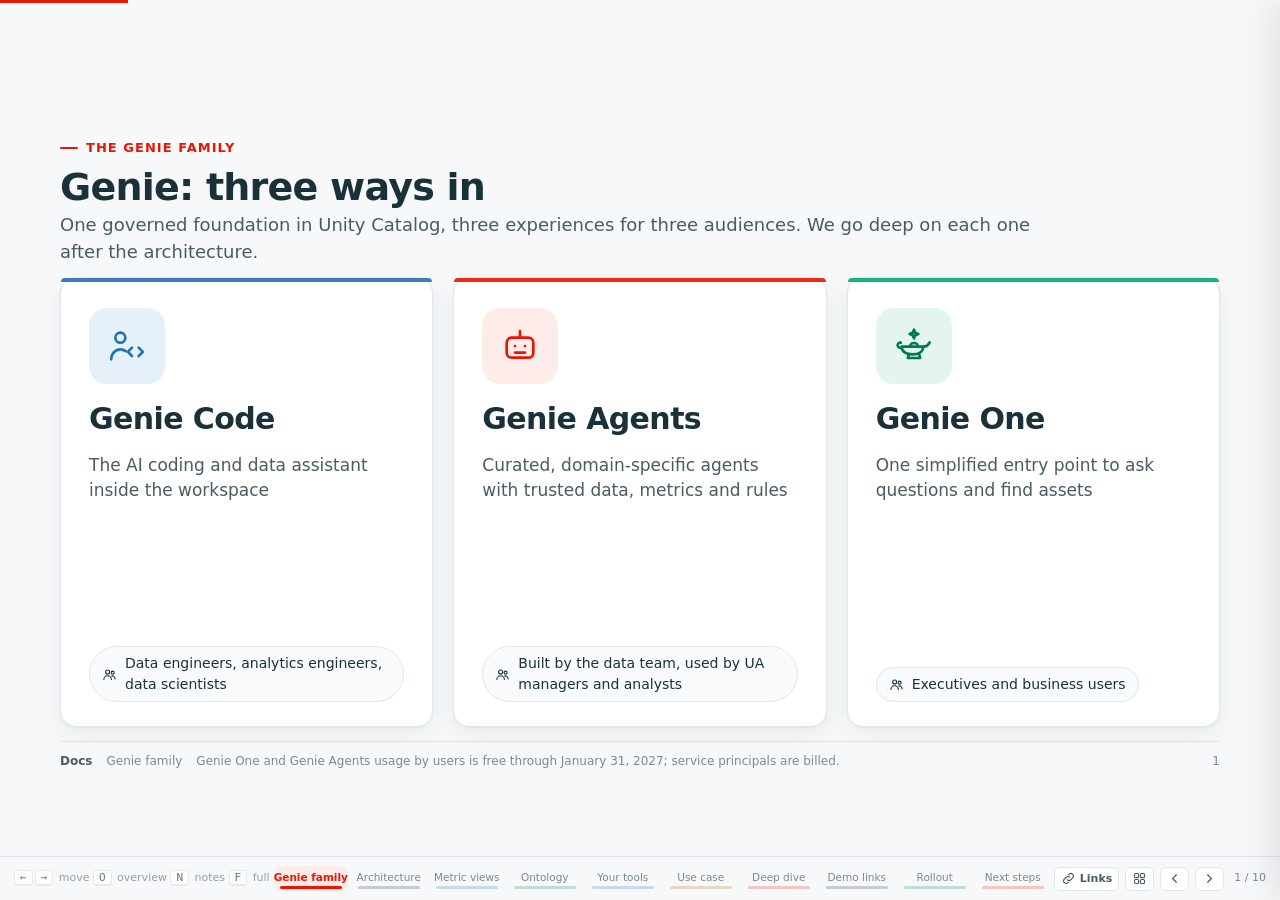
==== docs/genie/index.html @ 2389908a "Genie deck: KPIs grouped by agent, ad network brand chips, Genie plugins for Claude, ChatGPT and Gro" ====
<!doctype html>
<html lang="en">
<head>
<meta charset="utf-8">
<meta name="viewport" content="width=device-width, initial-scale=1">
<title>Genie for marketing self-service</title>
<link rel="icon" type="image/svg+xml" href="data:image/svg+xml,%3Csvg xmlns='http://www.w3.org/2000/svg' viewBox='0 0 32 32'%3E%3Cg fill='none' stroke='%23FF3621' stroke-width='3.2' stroke-linejoin='round' stroke-linecap='round'%3E%3Cpath d='M16 4 28 10.5 16 17 4 10.5Z' fill='%23FF3621'/%3E%3Cpath d='M4 16 16 22.5 28 16'/%3E%3Cpath d='M4 21.5 16 28 28 21.5'/%3E%3C/g%3E%3C/svg%3E">
<link rel="stylesheet" href="style.css?v=1794772983">
</head>
<body>

<!-- Inline SVG icon sprite (no emojis) -->
<svg width="0" height="0" style="position:absolute" aria-hidden="true">
  <symbol id="i-code" viewBox="0 0 24 24"><path d="M8 7l-5 5 5 5M16 7l5 5-5 5M14 4l-4 16"/></symbol>
  <symbol id="i-agent" viewBox="0 0 24 24"><rect x="4" y="7" width="16" height="12" rx="3"/><path d="M12 3v4M9 12h.01M15 12h.01M9 16h6"/></symbol>
  <symbol id="i-one" viewBox="0 0 24 24"><path d="M12 2.2l.75 1.85 1.85.75-1.85.75L12 7.4l-.75-1.85-1.85-.75 1.85-.75z"/><path d="M9.6 12.4c0-1.3 1.05-2.2 2.4-2.2s2.4.9 2.4 2.2"/><path d="M4.6 12.4h12.9c0 2.9-2.6 4.6-6.45 4.6S4.6 15.3 4.6 12.4z"/><path d="M17.5 12.4c1.6.1 2.9-.8 3.9-2.5"/><path d="M4.6 13.2c-1.5.1-2.4-.7-2.4-1.7 0-.9.8-1.6 1.9-1.5"/><path d="M8.9 17l-.6 2.2h7.4l-.6-2.2"/></symbol>
  <symbol id="i-layers" viewBox="0 0 24 24"><path d="M12 3l9 5-9 5-9-5z"/><path d="M3 13l9 5 9-5"/></symbol>
  <symbol id="i-db" viewBox="0 0 24 24"><ellipse cx="12" cy="6" rx="7" ry="3"/><path d="M5 6v12c0 1.7 3.1 3 7 3s7-1.3 7-3V6M5 12c0 1.7 3.1 3 7 3s7-1.3 7-3"/></symbol>
  <symbol id="i-tag" viewBox="0 0 24 24"><path d="M3 12V4h8l10 10-8 8z"/><circle cx="7.5" cy="8.5" r="1.3"/></symbol>
  <symbol id="i-page" viewBox="0 0 24 24"><path d="M6 3h9l4 4v14H6z"/><path d="M15 3v4h4M9 12h7M9 16h5"/></symbol>
  <symbol id="i-cert" viewBox="0 0 24 24"><path d="M12 3l2.4 1.8 3-.2.9 2.9 2.4 1.8-1 2.8 1 2.8-2.4 1.8-.9 2.9-3-.2L12 21l-2.4-1.8-3 .2-.9-2.9-2.4-1.8 1-2.8-1-2.8 2.4-1.8.9-2.9 3 .2z"/><path d="M8.5 12l2.4 2.4 4.6-4.8"/></symbol>
  <symbol id="i-file" viewBox="0 0 24 24"><path d="M14 3H6v18h12V7z"/><path d="M14 3v4h4M9 13h6M9 17h6M9 9h2"/></symbol>
  <symbol id="i-plug" viewBox="0 0 24 24"><path d="M9 3v5M15 3v5M6 8h12v3a6 6 0 01-12 0zM12 17v4"/></symbol>
  <symbol id="i-branch" viewBox="0 0 24 24"><circle cx="12" cy="5" r="2.2"/><circle cx="5" cy="19" r="2.2"/><circle cx="12" cy="19" r="2.2"/><circle cx="19" cy="19" r="2.2"/><path d="M12 7.2v9.6M12 11c-5 0-7 2-7 5.8M12 11c5 0 7 2 7 5.8"/></symbol>
  <symbol id="i-route" viewBox="0 0 24 24"><circle cx="6" cy="18" r="2.5"/><circle cx="18" cy="6" r="2.5"/><path d="M8.5 18H15a3 3 0 000-6H9a3 3 0 010-6h6.5"/></symbol>
  <symbol id="i-check" viewBox="0 0 24 24"><circle cx="12" cy="12" r="9"/><path d="M8 12.5l2.8 2.8L16.5 9.5"/></symbol>
  <symbol id="i-shield" viewBox="0 0 24 24"><path d="M12 3l8 3v6c0 4.5-3.4 8.3-8 9-4.6-.7-8-4.5-8-9V6z"/><path d="M9 12l2 2 4-4"/></symbol>
  <symbol id="i-bolt" viewBox="0 0 24 24"><path d="M13 3L5 13h6l-1 8 8-10h-6z"/></symbol>
  <symbol id="i-terminal" viewBox="0 0 24 24"><rect x="3" y="4" width="18" height="16" rx="2"/><path d="M7 9l3 3-3 3M12 15h5"/></symbol>
  <symbol id="i-play" viewBox="0 0 24 24"><circle cx="12" cy="12" r="9"/><path d="M10 8.5v7l6-3.5z"/></symbol>
  <symbol id="i-flag" viewBox="0 0 24 24"><path d="M5 21V4M5 4h11l-2 4 2 4H5"/></symbol>
  <symbol id="i-link" viewBox="0 0 24 24"><path d="M10 14a4 4 0 005.7 0l3-3a4 4 0 00-5.7-5.7l-1 1"/><path d="M14 10a4 4 0 00-5.7 0l-3 3a4 4 0 005.7 5.7l1-1"/></symbol>
  <symbol id="i-target" viewBox="0 0 24 24"><circle cx="12" cy="12" r="9"/><circle cx="12" cy="12" r="5"/><circle cx="12" cy="12" r="1.3"/></symbol>
  <symbol id="i-chart" viewBox="0 0 24 24"><path d="M4 20V4M4 20h16"/><path d="M8 16v-4M12 16V8M16 16v-6"/></symbol>
  <symbol id="i-users" viewBox="0 0 24 24"><circle cx="9" cy="8" r="3.2"/><path d="M3 20c0-3.3 2.7-6 6-6s6 2.7 6 6"/><circle cx="17" cy="9" r="2.4"/><path d="M15.5 14.3A5 5 0 0121 19"/></symbol>
  <symbol id="i-eye" viewBox="0 0 24 24"><path d="M2 12s3.6-7 10-7 10 7 10 7-3.6 7-10 7S2 12 2 12z"/><circle cx="12" cy="12" r="3"/></symbol>
  <symbol id="i-text" viewBox="0 0 24 24"><path d="M5 6h14M5 11h14M5 16h9"/></symbol>
  <symbol id="i-join" viewBox="0 0 24 24"><circle cx="9" cy="12" r="5.5"/><circle cx="15" cy="12" r="5.5"/></symbol>
  <symbol id="i-server" viewBox="0 0 24 24"><rect x="4" y="4" width="16" height="7" rx="2"/><rect x="4" y="13" width="16" height="7" rx="2"/><path d="M8 7.5h.01M8 16.5h.01"/></symbol>
  <symbol id="i-git" viewBox="0 0 24 24"><circle cx="6" cy="6" r="2.2"/><circle cx="6" cy="18" r="2.2"/><circle cx="18" cy="9" r="2.2"/><path d="M6 8.2v7.6M18 11.2c0 3-3 4.3-9.8 5.4"/></symbol>
  <symbol id="i-chat" viewBox="0 0 24 24"><path d="M4 5h16v11H9l-5 4z"/></symbol>
  <symbol id="i-loop" viewBox="0 0 24 24"><path d="M4 12a8 8 0 0113.7-5.7L20 8.5M20 4v4.5h-4.5M20 12a8 8 0 01-13.7 5.7L4 15.5M4 20v-4.5h4.5"/></symbol>
  <symbol id="i-dash" viewBox="0 0 24 24"><rect x="3" y="4" width="18" height="16" rx="2"/><path d="M3 9h18M8 20V9"/></symbol>
  <symbol id="i-alert" viewBox="0 0 24 24"><path d="M12 3l10 18H2z"/><path d="M12 10v5M12 18h.01"/></symbol>
  <symbol id="i-dev" viewBox="0 0 24 24"><circle cx="8" cy="7" r="3"/><path d="M2.5 20c0-3.3 2.5-6 5.5-6 1.2 0 2.3.4 3.2 1.1"/><path d="M15 13l-2.5 2.5L15 18M19 13l2.5 2.5L19 18"/></symbol>
  <symbol id="i-skill" viewBox="0 0 24 24"><path d="M5 4h10l4 4v12H5z"/><path d="M15 4v4h4"/><path d="M9 14l2 2 4-4"/></symbol>
  <symbol id="i-hash" viewBox="0 0 24 24"><path d="M9 4L7 20M17 4l-2 16M4 9h16M3 15h16"/></symbol>
  <symbol id="i-frame" viewBox="0 0 24 24"><rect x="3" y="4" width="18" height="16" rx="2"/><rect x="7" y="8" width="10" height="8" rx="1"/></symbol>
  <symbol id="i-clock" viewBox="0 0 24 24"><circle cx="12" cy="12" r="9"/><path d="M12 7v5l3 2"/></symbol>
  <symbol id="i-live" viewBox="0 0 24 24"><circle cx="12" cy="12" r="9"/><path d="M10 8.5v7l6-3.5z"/></symbol>
  <symbol id="i-copy" viewBox="0 0 24 24"><rect x="8" y="8" width="12" height="12" rx="2"/><path d="M16 8V5a1 1 0 00-1-1H5a1 1 0 00-1 1v10a1 1 0 001 1h3"/></symbol>
  <symbol id="i-grid" viewBox="0 0 24 24"><rect x="4" y="4" width="6.5" height="6.5" rx="1.5"/><rect x="13.5" y="4" width="6.5" height="6.5" rx="1.5"/><rect x="4" y="13.5" width="6.5" height="6.5" rx="1.5"/><rect x="13.5" y="13.5" width="6.5" height="6.5" rx="1.5"/></symbol>
  <symbol id="i-gate" viewBox="0 0 24 24"><path d="M3 20V9l9-5 9 5v11"/><path d="M7 20v-7h10v7"/><path d="M12 13v7"/></symbol>
  <symbol id="i-down" viewBox="0 0 24 24"><path d="M12 5v14M6 13l6 6 6-6"/></symbol>
  <symbol id="i-box" viewBox="0 0 24 24"><rect x="4" y="4" width="16" height="16" rx="4"/><path d="M8.5 12.3l2.4 2.4 4.7-5"/></symbol>
  <symbol id="i-left" viewBox="0 0 24 24"><path d="M15 6l-6 6 6 6"/></symbol>
  <symbol id="i-right" viewBox="0 0 24 24"><path d="M9 6l6 6-6 6"/></symbol>
</svg>

<div class="progress" id="progress"></div>

<div class="stage">
<div class="deck" id="deck">

<!-- 1. Genie family (intro) -->
<section class="slide s-tight" data-title="Genie: three ways in" data-rail="Genie family" data-color="c-red">
  <span class="kicker">The Genie family</span>
  <h1>Genie: three ways in</h1>
  <p class="lede">One governed foundation in Unity Catalog, three experiences for three audiences. We go deep on each one after the architecture.</p>
  <div class="body">
    <div class="bigtiles">
      <div class="bigtile static" data-tile="d-code">
        <span class="bt-ic"><svg class="ic xl"><use href="#i-dev"/></svg></span>
        <span class="bt-name">Genie Code</span>
        <span class="bt-what">The AI coding and data assistant inside the workspace</span>
        <span class="bt-who"><svg class="ic sm"><use href="#i-users"/></svg>Data engineers, analytics engineers, data scientists</span>
      </div>
      <div class="bigtile static" data-tile="d-agents">
        <span class="bt-ic"><svg class="ic xl"><use href="#i-agent"/></svg></span>
        <span class="bt-name">Genie Agents</span>
        <span class="bt-what">Curated, domain-specific agents with trusted data, metrics and rules</span>
        <span class="bt-who"><svg class="ic sm"><use href="#i-users"/></svg>Built by the data team, used by UA managers and analysts</span>
      </div>
      <div class="bigtile static" data-tile="d-one">
        <span class="bt-ic"><svg class="ic xl"><use href="#i-one"/></svg></span>
        <span class="bt-name">Genie One</span>
        <span class="bt-what">One simplified entry point to ask questions and find assets</span>
        <span class="bt-who"><svg class="ic sm"><use href="#i-users"/></svg>Executives and business users</span>
      </div>
    </div>
  </div>
  <div class="foot"><div class="docs"><b>Docs</b>
    <a href="https://learn.microsoft.com/en-us/azure/databricks/genie/">Genie family</a>
    <span class="fnote">Genie One and Genie Agents usage by users is free through January 31, 2027; service principals are billed.</span>
  </div><span>1</span></div>
  <aside class="n"><ul>
    <li>Just name the three today: who builds, who curates, who asks. The deep dive comes after architecture and ontology.</li>
    <li>The pricing note matters for the gateway design: user identity is free until end of January, service principals are billed.</li>
  </ul></aside>
</section>

<!-- 2. How they fit -->
<section class="slide" data-title="How it fits together" data-rail="Architecture" data-color="c-navy">
  <span class="kicker">Architecture</span>
  <h1>How it fits together</h1>
  <p class="lede">Model the meaning once, curate agents on top, reach users wherever they work.</p>
  <div class="body">
    <div class="layers">
      <div class="stack">
        <div class="layer l-surface c-orange">
          <div class="lname"><svg class="ic"><use href="#i-chat"/></svg><div>Surfaces<small>where people ask</small></div></div>
          <div class="chips">
            <span class="chip hot" data-agent="Genie One"><svg class="ic sm"><use href="#i-one"/></svg>Genie One</span>
            <span class="chip"><svg class="ic sm"><use href="#i-chat"/></svg>Slack, Teams</span>
            <span class="chip"><svg class="ic sm"><use href="#i-dash"/></svg>Dashboards</span>
            <span class="chip"><svg class="ic sm"><use href="#i-server"/></svg>Conversation API</span>
            <span class="chip via"><svg class="ic sm"><use href="#i-terminal"/></svg>Claude Code, Codex, Cursor, MCP clients<svg class="ic sm"><use href="#i-down"/></svg></span>
          </div>
        </div>
        <div class="layer l-gw c-navy">
          <div class="lname"><svg class="ic"><use href="#i-gate"/></svg><div>Unity Gateway <span class="pill ga">GA</span><small>for MCP and coding agents</small></div></div>
          <div class="gw">
            <div class="chips">
              <span class="chip hot"><svg class="ic sm"><use href="#i-plug"/></svg>system.ai.genie_one_mcp</span>
              <span class="chip">system.ai.dbsql <span class="pill beta">Beta</span></span>
              <span class="chip">Connectors: Gmail, Drive, Slack, GitHub, Atlassian, M365 <span class="pill beta">Beta in Genie Agents</span></span>
              <span class="chip"><svg class="ic sm"><use href="#i-bolt"/></svg>Models: ug claude, ug codex</span>
            </div>
            <div class="gw-gov"><svg class="ic sm"><use href="#i-shield"/></svg>EXECUTE grants on MCP services &middot; <code>system.ai_gateway.usage</code> &middot; spend limits &middot; traces <span class="pill beta">Beta</span></div>
          </div>
        </div>
        <div class="layer l-agents c-red">
          <div class="lname"><svg class="ic"><use href="#i-agent"/></svg><div>Genie Agents<small>curated per domain</small></div></div>
          <div class="chips">
            <span class="chip hot" data-agent="UA Performance"><svg class="ic sm"><use href="#i-chart"/></svg>UA Performance</span>
            <span class="chip" data-agent="Subscription Revenue"><svg class="ic sm"><use href="#i-loop"/></svg>Subscription Revenue</span>
            <span class="chip" data-agent="UA Playbook (files)"><svg class="ic sm"><use href="#i-file"/></svg>UA Playbook (files)</span>
          </div>
        </div>
        <div class="layer l-sem c-green">
          <div class="lname"><svg class="ic"><use href="#i-layers"/></svg><div>Genie Ontology<small>semantic layer you model</small></div></div>
          <div class="chips">
            <span class="chip hot"><svg class="ic sm"><use href="#i-target"/></svg>Metric views</span>
            <span class="chip"><svg class="ic sm"><use href="#i-tag"/></svg>Domains</span>
            <span class="chip"><svg class="ic sm"><use href="#i-page"/></svg>Pages</span>
            <span class="chip"><svg class="ic sm"><use href="#i-cert"/></svg>Certification</span>
            <span class="chip"><svg class="ic sm"><use href="#i-text"/></svg>Synonyms</span>
          </div>
        </div>
        <div class="layer l-data c-blue">
          <div class="lname"><svg class="ic"><use href="#i-db"/></svg><div>Unity Catalog<small>data and governance</small></div></div>
          <div class="chips">
            <span class="chip">Gold tables (dbt)</span>
            <span class="chip">Comments, PK/FK</span>
            <span class="chip"><svg class="ic sm"><use href="#i-shield"/></svg>Grants, row filters, masks</span>
            <span class="chip">Query history</span>
          </div>
        </div>
      </div>
      <div class="side c-blue">
        <div class="badge-ic"><svg class="ic lg"><use href="#i-code"/></svg></div>
        <h2 style="font-size:16px">Genie Code</h2>
        <p>Builds and tunes every layer: YAML, Pages, agent context, benchmark analysis.</p>
      </div>
    </div>
  </div>
  <div class="foot"><div class="docs"><b>Docs</b>
    <a href="https://learn.microsoft.com/en-us/azure/databricks/genie/genie-ontology/">Genie Ontology</a>
    <a href="https://learn.microsoft.com/en-us/azure/databricks/genie-agents/conversation-api">Conversation API</a>
    <a href="https://learn.microsoft.com/en-us/azure/databricks/genie-one/api">Genie One API</a>
    <a href="https://learn.microsoft.com/en-us/azure/databricks/agents/mcp-tools/built-in-mcp-services">Databricks MCPs</a>
    <a href="https://learn.microsoft.com/en-us/azure/databricks/ai-gateway/coding-agent-supported-agents">Unity Gateway for coding agents</a>
    <a href="https://learn.microsoft.com/en-us/azure/databricks/genie-agents/external-tools">MCP tools in Genie Agents</a>
    <a href="https://learn.microsoft.com/en-us/azure/databricks/genie-one/genie-slack">Genie in Slack</a>
    <a href="https://learn.microsoft.com/en-us/azure/databricks/integrations/msft-teams">Genie in Teams</a>
  </div><span>2</span></div>
  <aside class="n"><ul>
    <li>Read it bottom up. The data and the permissions stay in Unity Catalog, nothing is copied into Genie.</li>
    <li>Everything that leaves the Genie UI goes through Unity Gateway: one place for access, usage and cost. (The per-agent Genie Agent MCP endpoint is the exception: it uses the agent's permissions and bypasses the gateway.)</li>
    <li>The semantic layer is the investment that pays off everywhere: Genie One, Genie Code and external agents all read the same ontology.</li>
    <li>Agents are thin and curated. These three are what I'll show in the demo, with Genie One on top.</li>
    <li>Today the self-service POC calls the Conversation API through a gateway. That fits in the top row; we'll compare options in Your tools.</li>
  </ul></aside>
</section>

<!-- 3. Semantic layer -->
<section class="slide s-tight" data-title="Metric views: one KPI definition" data-rail="Metric views" data-color="c-blue">
  <span class="kicker">Semantic layer</span>
  <h1>Metric views: one KPI definition, every tool</h1>
  <p class="lede">Define spend, CPI, ROAS and trial conversion once. Genie, dashboards and SQL clients all read the same logic.</p>
  <div class="body">
    <div class="cols">
      <div>
        <div class="consumers">
          <span class="chip tint c-red"><svg class="ic sm"><use href="#i-agent"/></svg>Genie Agents</span>
          <span class="chip tint c-green"><svg class="ic sm"><use href="#i-one"/></svg>Genie One</span>
          <span class="chip tint c-orange"><svg class="ic sm"><use href="#i-dash"/></svg>AI/BI dashboards</span>
          <span class="chip tint c-blue"><svg class="ic sm"><use href="#i-server"/></svg>BI tools via SQL <code>MEASURE()</code></span>
        </div>
        <h3>What good looks like</h3>
        <ul class="checks">
          <li><svg class="ic"><use href="#i-check"/></svg><span>Comments on the view, every field and every measure<small>Units in the comment, for example "in USD"</small></span></li>
          <li><svg class="ic"><use href="#i-check"/></svg><span><code>display_name</code>, <code>format</code> and up to 10 <code>synonyms</code> each<small>Synonyms are imported into Genie Agents automatically (YAML 1.1)</small></span></li>
          <li><svg class="ic"><use href="#i-check"/></svg><span>Composed ratios as measures, not in prompts<small>ROAS = revenue / spend, CPI = spend / installs</small></span></li>
          <li><svg class="ic"><use href="#i-check"/></svg><span>Filtered measures for common slices<small><code>SUM(x) FILTER (WHERE ...)</code></small></span></li>
          <li><svg class="ic"><use href="#i-check"/></svg><span>One fact table per metric view, dimensions as joins<small>Multi-fact: a one-to-many join or a pre-aggregated bridge view</small></span></li>
        </ul>
      </div>
      <div style="display:flex;flex-direction:column;gap:10px;min-height:0">
        <div class="code-cap">mv_ua_performance (excerpt)</div>
        <pre class="code"><span class="k">version:</span> 1.1
<span class="k">source:</span> fact_ua_campaign_daily
<span class="k">joins:</span>
  - <span class="k">name:</span> campaign
    <span class="k">source:</span> dim_campaign
    <span class="k">on:</span> source.campaign_id = campaign.campaign_id
<span class="k">fields:</span>
  - <span class="k">name:</span> channel
    <span class="k">expr:</span> campaign.channel
    <span class="k">synonyms:</span> [<span class="s">'network'</span>, <span class="s">'media source'</span>]
<span class="k">measures:</span>
  - <span class="k">name:</span> roas_d7
    <span class="k">expr:</span> SUM(revenue_d7_usd) / NULLIF(SUM(spend_usd), 0)
    <span class="k">display_name:</span> <span class="s">ROAS D7</span>
    <span class="k">comment:</span> <span class="s">D7 cohort revenue / spend</span>
    <span class="k">synonyms:</span> [<span class="s">'return on ad spend'</span>, <span class="s">'7-day ROAS'</span>]
    <span class="k">format:</span> {<span class="k">type:</span> percentage}</pre>
        <div class="callout ok"><svg class="ic"><use href="#i-shield"/></svg><div><b>With row filters on the sources</b>Metric views still answer per user. Materialization is not available when a source has row filters, masks or ABAC policies.</div></div>
      </div>
    </div>
  </div>
  <div class="foot"><div class="docs"><b>Docs</b>
    <a href="https://learn.microsoft.com/en-us/azure/databricks/uc-semantics/metric-views/yaml-reference">YAML reference</a>
    <a href="https://learn.microsoft.com/en-us/azure/databricks/uc-semantics/agent-metadata">Agent metadata</a>
    <a href="https://learn.microsoft.com/en-us/azure/databricks/uc-semantics/metric-views/joins">Joins</a>
    <a href="https://learn.microsoft.com/en-us/azure/databricks/uc-semantics/metric-views/materialization">Materialization</a>
  </div><span>3</span></div>
  <aside class="n"><ul>
    <li>This is where accuracy really comes from. If ROAS is defined here, Genie doesn't have to guess.</li>
    <li>Point at the synonyms: "network", "media source". That's how a UA manager actually talks.</li>
    <li>Multi-fact: what you built with the bridge is the documented pattern. Keep it.</li>
    <li>Row filters: metric views respect them per user, but you can't materialize on filtered sources.</li>
  </ul></aside>
</section>

<!-- 4. Ontology: domains, pages, certification -->
<section class="slide" data-title="Domains, Pages and certification" data-rail="Ontology" data-color="c-green">
  <span class="kicker">Genie Ontology</span>
  <h1>Domains, Pages and certification</h1>
  <p class="lede">Modeled knowledge that Genie treats as the authority.</p>
  <div class="body">
    <div class="grid g3" style="flex:1">
      <div class="card">
        <div class="head"><div class="badge-ic"><svg class="ic"><use href="#i-tag"/></svg></div><h2>Domains</h2></div>
        <p>Group assets by business area on the Discover page.</p>
        <ul>
          <li>Built on governed tags: tag a schema, its tables join the domain</li>
          <li>Subdomains up to five levels, for example <code>Marketing/User Acquisition</code></li>
          <li>Account-level; REST API and Terraform <code>databricks_domain</code></li>
        </ul>
        <div class="when"><span class="pill beta">REST API: Beta</span></div>
      </div>
      <div class="card">
        <div class="head"><div class="badge-ic"><svg class="ic"><use href="#i-page"/></svg></div><h2>Pages</h2></div>
        <p>A governed definition of one business concept, owned in a domain.</p>
        <ul>
          <li>ROAS D7, pLTV, trial conversion, mature cohort, CAC</li>
          <li>Synonyms, related assets and sources; draft, then published</li>
          <li>Genie One uses the definition and cites the Page</li>
        </ul>
        <div class="when" style="font-size:12.5px;color:var(--ink-3)">Keep PII out of Pages: content is account-level and may be replicated globally.</div>
      </div>
      <div class="card">
        <div class="head"><div class="badge-ic"><svg class="ic"><use href="#i-cert"/></svg></div><h2>Certification</h2></div>
        <p>System tag <code>system.certification_status</code>: certified or deprecated.</p>
        <ul>
          <li>Tables, views, volumes, functions, dashboards, Genie Agents, apps, Pages</li>
          <li>Certify the gold tables and metric views; deprecate the legacy report</li>
          <li>Set in the UI or with <code>SET TAG</code> in SQL</li>
        </ul>
      </div>
    </div>
    <div class="split" style="margin-top:14px">
      <blockquote>"Genie treats modeled knowledge as more authoritative than learned knowledge, so it takes precedence when the two conflict."<cite>Genie Ontology</cite></blockquote>
      <blockquote>"This helps Genie One improve its answers by prioritizing the assets your organization vouches for."<cite>Flag data as certified or deprecated</cite></blockquote>
    </div>
  </div>
  <div class="foot"><div class="docs"><b>Docs</b>
    <a href="https://learn.microsoft.com/en-us/azure/databricks/uc-semantics/domains">Domains</a>
    <a href="https://learn.microsoft.com/en-us/azure/databricks/uc-semantics/pages">Pages</a>
    <a href="https://learn.microsoft.com/en-us/azure/databricks/data-governance/unity-catalog/certify-deprecate-data">Certify or deprecate</a>
    <a href="https://learn.microsoft.com/en-us/azure/databricks/genie/genie-ontology/">Genie Ontology</a>
  </div><span>4</span></div>
  <aside class="n"><ul>
    <li>Genie also learns on its own from dashboards, queries and agents, including the queries dbt runs. That's learned knowledge.</li>
    <li>What we model here wins when the two disagree. That's the lever for "the number must be right".</li>
    <li>Domains reuse governed tags, which you already use for ABAC. Pages are where ROAS or pLTV gets one written definition.</li>
    <li>Certification is the quickest win: certify gold, deprecate the old report, and Genie One prefers the right one.</li>
  </ul></aside>
</section>

<!-- 5. Connecting your own tools -->
<section class="slide" data-title="Connecting your own tools" data-rail="Your tools" data-color="c-blue">
  <span class="kicker">APIs and MCP</span>
  <h1>Connecting your own tools</h1>
  <p class="lede">Five ways in, grouped by what you ask: one Genie Agent, all of them through Genie One, or SQL directly.</p>
  <div class="body">
    <table class="cmp tools grouped">
      <tr><th>Option</th><th>Endpoint</th><th>Use it for</th><th>Status</th><th>Docs</th></tr>
      <tr class="tgroup c-red"><td colspan="5"><span class="tg-h"><svg class="ic sm"><use href="#i-agent"/></svg><b>Scoped to one Genie Agent</b><small>curated answers for one domain</small></span><div class="tg-agents"><span class="chip tint c-red" data-agent="UA Performance"><svg class="ic sm"><use href="#i-chart"/></svg>UA Performance</span><span class="chip tint c-orange" data-agent="Subscription Revenue"><svg class="ic sm"><use href="#i-loop"/></svg>Subscription Revenue</span><span class="chip tint c-blue" data-agent="UA Playbook"><svg class="ic sm"><use href="#i-file"/></svg>UA Playbook</span><small>one endpoint per agent, same API</small></div></td></tr>
      <tr><td>Genie Agent MCP</td><td><code>/api/2.0/mcp/genie/{space_id}</code></td><td>Coding agents and MCP clients ask one agent. Uses agent and data permissions; bypasses Unity Gateway.</td><td><span class="pill pp">Public Preview</span></td><td class="docs-c"><a class="tdoc" href="https://learn.microsoft.com/en-us/azure/databricks/agents/mcp-tools/genie-agent" target="_blank" rel="noopener"><svg class="ic sm"><use href="#i-link"/></svg>Docs</a></td></tr>
      <tr><td>Conversation API</td><td><code>/api/2.0/genie/spaces/{space_id}/...</code></td><td>Your own app, bot or gateway asks one agent, with follow-ups and history. Agent mode and management APIs sit alongside.</td><td><span class="pill soon">REST</span></td><td class="docs-c"><a class="tdoc" href="https://learn.microsoft.com/en-us/azure/databricks/genie-agents/conversation-api" target="_blank" rel="noopener"><svg class="ic sm"><use href="#i-link"/></svg>Docs</a><a class="tdoc" href="https://docs.databricks.com/api/genie/v1/conversation" target="_blank" rel="noopener"><svg class="ic sm"><use href="#i-link"/></svg>API reference</a></td></tr>
      <tr class="tgroup c-green"><td colspan="5"><span class="tg-h"><svg class="ic sm"><use href="#i-one"/></svg><b>Across all agents: Genie One</b><small>routes to the right agent and cites sources</small></span><span class="tg-plugins"><span class="new">New</span>Genie plugins:<a class="chip tint c-green" href="https://claude.com/marketplace/connectors/databricks" target="_blank" rel="noopener">Claude</a><a class="chip tint c-green" href="https://openai.com/business/plugins/databricks/" target="_blank" rel="noopener">ChatGPT</a><a class="chip tint c-green" href="https://x.ai/bot/plugin/86276802" target="_blank" rel="noopener">Grok Bot</a><small>marketplace listings on Genie One MCP, default OAuth apps</small></span></td></tr>
      <tr><td>Genie One MCP</td><td><code>system.ai.genie_one_mcp</code> via Unity Gateway</td><td>Natural-language analytics across the workspace, grounded in Genie Ontology. Recommended start for analytics.</td><td><span class="pill ga">GA</span></td><td class="docs-c"><a class="tdoc" href="https://learn.microsoft.com/en-us/azure/databricks/agents/mcp-tools/genie-mcp" target="_blank" rel="noopener"><svg class="ic sm"><use href="#i-link"/></svg>Docs</a><a class="tdoc" href="https://learn.microsoft.com/en-us/azure/databricks/agents/mcp-tools/genie-mcp#databricks-genie-plugins-for-chatgpt-claude-and-grok-botcursor" target="_blank" rel="noopener"><svg class="ic sm"><use href="#i-link"/></svg>Plugins</a></td></tr>
      <tr><td>Genie One API</td><td>HTTP API, streams the answer</td><td>Your backend asks Genie One across all data the caller can access; no curated agent needed. A workspace admin turns on the preview.</td><td><span class="pill beta">Beta</span></td><td class="docs-c"><a class="tdoc" href="https://learn.microsoft.com/en-us/azure/databricks/genie-one/api" target="_blank" rel="noopener"><svg class="ic sm"><use href="#i-link"/></svg>Docs</a></td></tr>
      <tr class="tgroup c-navy"><td colspan="5"><span class="tg-h"><svg class="ic sm"><use href="#i-db"/></svg><b>Direct SQL</b><small>no agent in between</small></span></td></tr>
      <tr><td>Databricks SQL MCP</td><td><code>system.ai.dbsql</code></td><td>Run a specific SQL query, for development and data engineering.</td><td><span class="pill beta">Beta</span></td><td class="docs-c"><a class="tdoc" href="https://learn.microsoft.com/en-us/azure/databricks/agents/mcp-tools/databricks-sql" target="_blank" rel="noopener"><svg class="ic sm"><use href="#i-link"/></svg>Docs</a></td></tr>
    </table>
    <div class="tnotes">
      <div class="callout c-blue tn"><svg class="ic"><use href="#i-code"/></svg><div><b>Genie Code is an MCP client</b>Not a server: you add MCP servers to it (Genie Agents, UC functions, AI Search, apps, connectors).</div></div>
      <div class="callout ok tn"><svg class="ic"><use href="#i-users"/></svg><div><b>Run as the end user</b>On-behalf-of OAuth: UC permissions and row filters apply. User usage is free through January 31, 2027; service principals are billed.</div></div>
      <div class="callout warn tn"><svg class="ic"><use href="#i-alert"/></svg><div><b>Check old MCP configs</b>The Beta endpoint <code>/api/2.0/mcp/genie</code> reaches end of life on November 30, 2026. Move to <code>system.ai.genie_one_mcp</code>.</div></div>
    </div>
  </div>
  <div class="foot"><div class="docs"><b>Docs</b>
    <a href="https://learn.microsoft.com/en-us/azure/databricks/agents/mcp-tools/built-in-mcp-services">Choose an MCP</a>
    <a href="https://learn.microsoft.com/en-us/azure/databricks/agents/mcp-tools/genie-mcp">Genie One MCP</a>
    <a href="https://learn.microsoft.com/en-us/azure/databricks/genie-agents/conversation-api">Conversation API</a>
    <a href="https://learn.microsoft.com/en-us/azure/databricks/genie-one/api">Genie One API</a>
    <a href="https://learn.microsoft.com/en-us/azure/databricks/genie-code/mcp">Genie Code and MCP</a>
    <a href="https://learn.microsoft.com/en-us/azure/databricks/genie/">Genie pricing note</a>
  </div><span>5</span></div>
  <aside class="n"><ul>
    <li>Your gateway on the Conversation API keeps working. The question is whether you still need to run it.</li>
    <li>Conversation API talks to one curated agent; the Genie One API (Beta) asks across everything the caller can see, with no agent to set up.</li>
    <li>Genie One MCP gives Claude Code and Codex the whole ontology with no gateway to maintain.</li>
    <li>New: official Genie plugins in the Claude, ChatGPT and Grok Bot marketplaces. They use Genie One MCP with default OAuth apps, so no admin has to create an OAuth app; with IP access lists, allow the plugin traffic through context-based ingress.</li>
    <li>Genie Agent MCP is the closest to what you have today: one agent, one URL.</li>
    <li>Biggest design point: call Genie as the user. Row filters apply and it's inside the free promotion.</li>
    <li>If asked: there is no MCP server for Genie Code itself. It goes the other way: Genie Code uses MCP servers, including your Genie Agents.</li>
  </ul></aside>
</section>

<!-- Demo use case -->
<section class="slide" data-title="The demo use case" data-rail="Use case" data-color="c-orange">
  <span class="kicker">Demo use case</span>
  <h1>A day in the life of a UA marketer</h1>
  <p class="lede">Six fictional subscription apps (PixelMuse, Pulse Fit, ...) with paid UA on <span class="net meta">Meta</span> <span class="net google">Google</span> <span class="net tiktok">TikTok</span> and <span class="net apple">Apple Search Ads</span>.</p>
  <div class="body">
    <div class="uc">
      <div class="uc-col">
        <div class="uc-persona c-orange"><span class="uc-av"><svg class="ic lg"><use href="#i-users"/></svg></span><div><b>"I'm a UA marketer."</b><small>I decide where the next euro of ad budget goes.</small></div></div>
        <div class="uc-what"><h3>What is UA?</h3><p><b>User Acquisition:</b> paying ad networks to bring new users into our apps, then turning their free trials into paying subscribers. Every campaign has to earn back its spend.</p></div>
      </div>
      <div class="uc-col">
        <h3>KPIs I watch, by agent</h3>
        <div class="kgroup c-red"><span class="kg-h"><svg class="ic sm"><use href="#i-chart"/></svg>UA Performance</span><div class="kpis"><div class="kpi c-red"><b>Spend</b><span>Media budget paid to ad networks</span></div><div class="kpi c-red"><b>CPI</b><span>Cost per install: spend / installs</span></div><div class="kpi c-red"><b>CTR</b><span>Click-through rate: clicks / impressions</span></div><div class="kpi c-red"><b>IPM</b><span>Installs per 1,000 impressions</span></div><div class="kpi c-red"><b>Trial to paid</b><span>Trials that convert to paying</span></div><div class="kpi c-red"><b>CAC</b><span>Acquisition cost: spend / new payers</span></div><div class="kpi c-red"><b>ROAS D7 / D30</b><span>Cohort revenue in 7 or 30 days / spend</span></div><div class="kpi c-red"><b>pLTV</b><span>Predicted lifetime value of a subscriber</span></div><div class="kpi c-red"><b>Blended ROAS</b><span>Also MER: net revenue / total spend</span></div></div></div>
        <div class="kgroup c-orange"><span class="kg-h"><svg class="ic sm"><use href="#i-loop"/></svg>Subscription Revenue</span><div class="kpis"><div class="kpi c-orange"><b>Net revenue</b><span>Gross revenue minus refunds and store fees</span></div><div class="kpi c-orange"><b>Rebill rate</b><span>Share of due renewals that succeed</span></div><div class="kpi c-orange"><b>Refund rate</b><span>Refunds as a share of gross revenue</span></div></div></div>
      </div>
      <div class="uc-col">
        <h3>One agent per job, shared with the right people</h3>
        <div class="uc-agent c-red" data-agent-link><svg class="ic"><use href="#i-agent"/></svg><div><b data-agent-name>UA Performance</b><small>Spend, CPI, ROAS by campaign and channel</small><span class="who">Me and the UA team</span></div></div>
        <div class="uc-agent c-orange" data-agent-link><svg class="ic"><use href="#i-loop"/></svg><div><b data-agent-name>Subscription Revenue</b><small>Trials, renewals, refunds, net revenue</small><span class="who">Monetization and finance</span></div></div>
        <div class="uc-agent c-blue" data-agent-link><svg class="ic"><use href="#i-file"/></svg><div><b data-agent-name>UA Playbook</b><small>Naming conventions, targets, creative guidance (files)</small><span class="who">The whole marketing team</span></div></div>
        <div class="uc-arrow"><svg class="ic sm"><use href="#i-down"/></svg>all three, one front door</div>
        <div class="uc-agent one c-green" data-agent-link><svg class="ic"><use href="#i-one"/></svg><div><b data-agent-name>Genie One</b><small>Asks across all three agents and cites the sources</small><span class="who">Shared with executives</span></div></div>
      </div>
    </div>
  </div>
  <div class="foot"><div class="docs"><b>Docs</b>
    <a href="https://learn.microsoft.com/en-us/azure/databricks/genie-agents/set-up#share-a-genie-agent">Share a Genie Agent</a>
    <a href="https://learn.microsoft.com/en-us/azure/databricks/genie-one/">Genie One</a>
    <a href="https://learn.microsoft.com/en-us/azure/databricks/uc-semantics/pages">Pages (where these KPIs are defined)</a>
  </div><span></span></div>
  <aside class="n"><ul>
    <li>Put yourself in the marketer's shoes: every morning I want to know where spend is working and where it isn't.</li>
    <li>Say the acronyms once with their meaning; they are also defined as Pages in the demo, so Genie One cites them.</li>
    <li>I didn't build one big agent. Each job gets its own focused agent, and I share it with the colleagues who do that job.</li>
    <li>Genie One sits on top for leadership: I share it with my executives, and they ask across all three without knowing which agent owns what.</li>
  </ul></aside>
</section>

<!-- Genie family deep dive (interactive tiles and sub-views) -->
<section class="slide s-tight" data-title="Genie family: deep dive" data-rail="Deep dive" data-color="c-red" data-tiles>
  <span class="kicker">Deep dive</span>
  <h1>Genie family: deep dive</h1>
  <p class="lede">One governed foundation in Unity Catalog, three experiences for three audiences. Pick one to open it.</p>
  <div class="body">
    <div class="bigtiles">
      <button class="bigtile" data-open="d-code">
        <span class="bt-ic"><svg class="ic xl"><use href="#i-dev"/></svg></span>
        <span class="bt-name">Genie Code</span>
        <span class="bt-what">The AI coding and data assistant inside the workspace</span>
        <span class="bt-who"><svg class="ic sm"><use href="#i-users"/></svg>Data engineers, analytics engineers, data scientists</span>
        <span class="bt-key"><kbd>1</kbd> open</span>
      </button>
      <button class="bigtile" data-open="d-agents">
        <span class="bt-ic"><svg class="ic xl"><use href="#i-agent"/></svg></span>
        <span class="bt-name">Genie Agents</span>
        <span class="bt-what">Curated, domain-specific agents with trusted data, metrics and rules</span>
        <span class="bt-who"><svg class="ic sm"><use href="#i-users"/></svg>Built by the data team, used by UA managers and analysts</span>
        <span class="bt-key"><kbd>2</kbd> open</span>
      </button>
      <button class="bigtile" data-open="d-one">
        <span class="bt-ic"><svg class="ic xl"><use href="#i-one"/></svg></span>
        <span class="bt-name">Genie One</span>
        <span class="bt-what">One simplified entry point to ask questions and find assets</span>
        <span class="bt-who"><svg class="ic sm"><use href="#i-users"/></svg>Executives and business users</span>
        <span class="bt-key"><kbd>3</kbd> open</span>
      </button>
    </div>
  </div>
  <div class="foot"><div class="docs"><b>Docs</b>
    <a href="https://learn.microsoft.com/en-us/azure/databricks/genie/">Genie family</a>
    <span class="fnote">Genie One and Genie Agents usage by users is free through January 31, 2027; service principals are billed.</span>
  </div><span>1</span></div>
  <aside class="n"><ul>
    <li>Three products, one foundation. Same data, same permissions, three audiences.</li>
    <li>Press 1, 2 or 3 to open a view (B for agent best practices), Esc to come back. Right arrow walks Code, Agents, Best practices, One.</li>
    <li>The pricing note matters for the gateway design: user identity is free until end of January, service principals are billed.</li>
  </ul></aside>

  <!-- Detail: Genie Code -->
  <div class="detail" id="d-code">
    <div class="d-head"><button class="back" data-close><svg class="ic sm"><use href="#i-left"/></svg>Back <kbd>Esc</kbd></button>
      <nav class="tabs"><button data-open="d-code" class="on"><kbd>1</kbd>Genie Code</button><button data-open="d-agents" class=""><kbd>2</kbd>Genie Agents</button><button data-open="d-bp" class=""><kbd>b</kbd>Agent best practices</button><button data-open="d-one" class=""><kbd>3</kbd>Genie One</button></nav>
      <span class="d-title"><span class="badge-ic"><svg class="ic"><use href="#i-dev"/></svg></span>Genie Code</span>
      <span class="d-sub">For data engineers, analytics engineers and data scientists</span></div>
    <div class="d-grid">
      <div class="d-col">
        <h3>Where it runs</h3>
        <div class="chips">
          <span class="chip">Notebooks</span><span class="chip">SQL editor</span><span class="chip">Lakeflow Pipelines Editor</span><span class="chip">AI/BI dashboards</span><span class="chip">MLflow</span><span class="chip">Full-page command center</span>
        </div>
        <h3 style="margin-top:14px">Ask it for a task, it plans and runs it</h3>
        <div class="prompt gc c-blue"><span class="gc-tag">Analyze</span><span class="gc-p">"Write SQL on mv_ua_performance that shows weekly CPI, CTR and IPM for PixelMuse on TikTok Ads since September, run it, and explain what changed."</span>
          <span class="gc-a"><button class="copy" data-copy="Write SQL on mv_ua_performance that shows weekly CPI, CTR and IPM for PixelMuse on TikTok Ads since September, run it, and explain what changed." data-label="Copy prompt"><svg class="ic sm"><use href="#i-copy"/></svg><span>Copy prompt</span></button><a class="live-btn gc-open" target="_blank" rel="noopener" hidden><svg class="ic sm"><use href="#i-live"/></svg>Open in Genie Code</a></span></div>
        <div class="prompt gc c-orange"><span class="gc-tag">Build</span><span class="gc-p">"Draft a metric view YAML mv_ua_creative_health with IPM, CTR and CPI by app, channel and install week, with comments, display names and synonyms. Show the YAML only."</span>
          <span class="gc-a"><button class="copy" data-copy="Draft a metric view YAML mv_ua_creative_health with IPM, CTR and CPI by app, channel and install week, with comments, display names and synonyms. Show the YAML only." data-label="Copy prompt"><svg class="ic sm"><use href="#i-copy"/></svg><span>Copy prompt</span></button><a class="live-btn gc-open" target="_blank" rel="noopener" hidden><svg class="ic sm"><use href="#i-live"/></svg>Open in Genie Code</a></span></div>
        <div class="prompt gc c-green"><span class="gc-tag">Explain</span><span class="gc-p">"Explain how ROAS D7 is defined in mv_ua_performance, why immature cohorts are excluded, and how it differs from Blended ROAS."</span>
          <span class="gc-a"><button class="copy" data-copy="Explain how ROAS D7 is defined in mv_ua_performance, why immature cohorts are excluded, and how it differs from Blended ROAS." data-label="Copy prompt"><svg class="ic sm"><use href="#i-copy"/></svg><span>Copy prompt</span></button><a class="live-btn gc-open" target="_blank" rel="noopener" hidden><svg class="ic sm"><use href="#i-live"/></svg>Open in Genie Code</a></span></div>
        <p class="fine gc-hint" hidden>Opens the demo notebook: press Cmd+I and paste.</p>
        <p class="fine">Autonomous agent: plans, retrieves context, runs code and fixes errors. Governed by your Unity Catalog permissions.</p>
      </div>
      <div class="d-col">
        <div class="card tight">
          <div class="head"><div class="badge-ic"><svg class="ic"><use href="#i-skill"/></svg></div><h2>Skill-aware</h2></div>
          <ul>
            <li>Ships with built-in skills for notebooks, Unity Catalog, dashboards, pipelines and MLflow</li>
            <li>Add your own: workspace skills in <code>Workspace/.assistant/skills/</code>, user skills in your home folder</li>
            <li>Open Agent Skills standard; loaded automatically when relevant, or <code>@</code> mention one</li>
          </ul>
        </div>
        <button class="cta" data-open="d-own">
          <span class="badge-ic"><svg class="ic"><use href="#i-terminal"/></svg></span>
          <span><b>Your IDE, your coding agent</b><small>Not everyone builds in Genie Code. Use VS Code or Cursor with Claude Code, Codex or Cursor Agent, connected through Unity Gateway</small></span>
          <span class="bt-key"><kbd>C</kbd> open</span>
        </button>
      </div>
    </div>
    <div class="foot"><div class="docs"><b>Docs</b>
      <a href="https://learn.microsoft.com/en-us/azure/databricks/genie-code/">Genie Code</a>
      <a href="https://learn.microsoft.com/en-us/azure/databricks/genie-code/skills">Genie Code skills</a>
      <a href="https://learn.microsoft.com/en-us/azure/databricks/agent-skills/">Agent skills for coding assistants</a>
      <a href="https://learn.microsoft.com/en-us/azure/databricks/genie-agents/monitor#debug-responses-with-genie-code">Debug Genie with Genie Code</a>
    </div><span>Deep dive / Genie Code</span></div>
    <aside class="n"><ul>
      <li>This is for the people who build: the data platform team and analytics engineers.</li>
      <li>Three prompts, three jobs: analyze with SQL, build a metric view, explain a definition. Each runs on the demo data; open the notebook, press Cmd+I and paste.</li>
      <li>Skills are the lever for your standards: naming conventions, dbt patterns, PII handling, as a workspace skill everyone gets.</li>
      <li>If the team prefers Claude Code, Codex or Cursor, press C: same governance, same Genie, same skills.</li>
    </ul></aside>
  </div>

  <!-- Detail: Genie Agents -->
  <div class="detail" id="d-agents">
    <div class="d-head"><button class="back" data-close><svg class="ic sm"><use href="#i-left"/></svg>Back <kbd>Esc</kbd></button>
      <nav class="tabs"><button data-open="d-code" class=""><kbd>1</kbd>Genie Code</button><button data-open="d-agents" class="on"><kbd>2</kbd>Genie Agents</button><button data-open="d-bp" class=""><kbd>b</kbd>Agent best practices</button><button data-open="d-one" class=""><kbd>3</kbd>Genie One</button></nav>
      <span class="d-title"><span class="badge-ic"><svg class="ic"><use href="#i-agent"/></svg></span>Genie Agents</span>
      <span class="d-sub">Domain-specific environments where data teams configure trusted data, metrics and business rules</span></div>
    <div class="personas">
      <div class="p-group">
        <div class="persona c-blue"><span class="p-ic"><svg class="ic"><use href="#i-dev"/></svg></span><b>Curator</b><small>data team</small></div>
        <span class="plus">+</span>
        <div class="persona c-orange"><span class="p-ic"><svg class="ic"><use href="#i-target"/></svg></span><b>Subject matter expert</b><small>e.g. UA lead</small></div>
      </div>
      <div class="p-arrow c-orange"><span>build and tune</span><svg viewBox="0 0 120 16" class="arr"><path d="M2 8h112M106 2l8 6-8 6"/></svg><small>metric views, examples, benchmarks</small></div>
      <div class="persona agent c-red"><span class="p-ic"><svg class="ic"><use href="#i-agent"/></svg></span><b>UA Performance</b><small>Genie Agent</small></div>
      <div class="p-arrow c-green"><span>ask</span><svg viewBox="0 0 120 16" class="arr"><path d="M2 8h112M106 2l8 6-8 6"/></svg><small>in plain language</small></div>
      <div class="persona c-green"><span class="p-ic"><svg class="ic"><use href="#i-users"/></svg></span><b>End users</b><small>UA managers, marketing analysts</small></div>
    </div>
    <div class="d-grid" style="margin-top:14px">
      <div class="d-col">
        <h3>Questions it should answer</h3>
        <div class="bubble">Which channels had the best ROAS D7 in October?</div>
        <div class="bubble">Why did PixelMuse CPI on TikTok go up in October?</div>
        <div class="bubble">Which campaigns are below a 20% ROAS D7 target?</div>
        <button class="cta c-orange" data-open="d-bp"><span class="badge-ic"><svg class="ic"><use href="#i-check"/></svg></span><span><b>Agent best practices</b><small>How to build an agent like this one: nine habits from the official docs</small></span><span class="bt-key"><kbd>b</kbd> open</span></button>
      </div>
      <div class="d-col">
        <h3>Ways to reach it</h3>
        <div class="access">
          <a href="https://learn.microsoft.com/en-us/azure/databricks/genie-agents/talk-to-genie"><svg class="ic sm"><use href="#i-chat"/></svg>Genie Agent UI</a>
          <a href="https://learn.microsoft.com/en-us/azure/databricks/genie-one/chat"><svg class="ic sm"><use href="#i-one"/></svg>Genie One</a>
          <a href="https://learn.microsoft.com/en-us/azure/databricks/genie-one/genie-slack"><svg class="ic sm"><use href="#i-hash"/></svg>Slack</a>
          <a href="https://learn.microsoft.com/en-us/azure/databricks/integrations/msft-teams"><svg class="ic sm"><use href="#i-users"/></svg>Microsoft Teams</a>
          <a href="https://learn.microsoft.com/en-us/azure/databricks/genie-agents/embed"><svg class="ic sm"><use href="#i-frame"/></svg>Embedded in an app (iframe)</a>
          <a href="https://learn.microsoft.com/en-us/azure/databricks/genie-agents/conversation-api"><svg class="ic sm"><use href="#i-server"/></svg>Conversation API</a>
          <a href="https://learn.microsoft.com/en-us/azure/databricks/agents/mcp-tools/genie-agent"><svg class="ic sm"><use href="#i-terminal"/></svg>Genie Agent MCP server <span class="pill pp">Public Preview</span></a>
          <a href="https://learn.microsoft.com/en-us/azure/databricks/dashboards/genie-spaces"><svg class="ic sm"><use href="#i-dash"/></svg>Ask Genie on dashboards</a>
        </div>
      </div>
    </div>
    <div class="foot"><div class="docs"><b>Docs</b>
      <a href="https://learn.microsoft.com/en-us/azure/databricks/genie-agents/">Genie Agents</a>
      <a href="https://learn.microsoft.com/en-us/azure/databricks/genie-agents/best-practices">Curate an effective agent</a>
      <a href="https://learn.microsoft.com/en-us/azure/databricks/genie-agents/monitor">Test and monitor</a>
    </div><span>Deep dive / Genie Agents</span></div>
    <aside class="n"><ul>
      <li>An agent is a team effort: the curator knows the data, the UA lead knows what the numbers mean.</li>
      <li>These three questions are in the demo agent's benchmark set. Notice how specific they are: that is what good pilot questions look like.</li>
      <li>One agent, many doors: the same agent answers in its own UI, Genie One, Slack, Teams, an embedded iframe, the API or MCP.</li>
    </ul></aside>
  </div>

  <!-- Detail: Genie One -->
  <div class="detail" id="d-one">
    <div class="d-head"><button class="back" data-close><svg class="ic sm"><use href="#i-left"/></svg>Back <kbd>Esc</kbd></button>
      <nav class="tabs"><button data-open="d-code" class=""><kbd>1</kbd>Genie Code</button><button data-open="d-agents" class=""><kbd>2</kbd>Genie Agents</button><button data-open="d-bp" class=""><kbd>b</kbd>Agent best practices</button><button data-open="d-one" class="on"><kbd>3</kbd>Genie One</button></nav>
      <span class="d-title"><span class="badge-ic"><svg class="ic"><use href="#i-one"/></svg></span>Genie One</span>
      <span class="d-sub">For executives, leadership and cross-functional business users <button class="ent-btn" data-ent><svg class="ic sm"><use href="#i-shield"/></svg>Enterprise-ready features</button></span></div>
    <div class="d-grid one">
      <div class="d-col">
        <svg class="onemap" viewBox="0 0 620 236" role="img" aria-label="Genie One routes a question to Genie Agents, dashboards, apps, metric views and Pages under the asking user's Unity Catalog permissions">
          <rect x="6" y="62" width="608" height="170" rx="14" class="frame"/>
          <text x="20" y="225" class="frame-t">Unity Catalog permissions of the asking user</text>
          <rect x="210" y="4" width="200" height="44" rx="12" class="hub"/>
          <text x="310" y="24" class="hub-t">Genie One</text>
          <text x="310" y="40" class="hub-s">routes, answers, cites sources</text>
          <g class="edges"><path d="M310 48 V74"/><path d="M85 74 H535"/><path d="M85 74 V84"/><path d="M235 74 V84"/><path d="M385 74 V84"/><path d="M535 74 V84"/>
            <path d="M160 74 V150"/><path d="M310 74 V150"/><path d="M460 74 V150"/></g>
          <g class="node agent"><rect x="20" y="84" width="130" height="50" rx="10"/><text x="85" y="105">UA</text><text x="85" y="121">Performance</text></g>
          <g class="node agent"><rect x="170" y="84" width="130" height="50" rx="10"/><text x="235" y="105">Subscription</text><text x="235" y="121">Revenue</text></g>
          <g class="node agent"><rect x="320" y="84" width="130" height="50" rx="10"/><text x="385" y="105">UA Playbook</text><text x="385" y="121">(files)</text></g>
          <g class="node"><rect x="470" y="84" width="130" height="50" rx="10"/><text x="535" y="105">AI/BI</text><text x="535" y="121">dashboards</text></g>
          <g class="node"><rect x="94" y="150" width="132" height="44" rx="10"/><text x="160" y="176">Metric views, tables</text></g>
          <g class="node page"><rect x="244" y="150" width="132" height="44" rx="10"/><text x="310" y="176">Pages</text></g>
          <g class="node"><rect x="394" y="150" width="132" height="44" rx="10"/><text x="460" y="176">Apps</text></g>
        </svg>
        <p class="fine">"It searches available Genie Agents for one relevant to your question." If none matches, it searches for relevant data assets.</p>
      </div>
      <div class="d-col">
        <h3>Use it when</h3>
        <div class="scen"><svg class="ic sm"><use href="#i-chart"/></svg><span>The CEO asks how marketing efficiency trended this quarter across all apps</span></div>
        <div class="scen"><svg class="ic sm"><use href="#i-route"/></svg><span>Someone needs the right dashboard or agent without knowing where it lives</span></div>
        <div class="scen"><svg class="ic sm"><use href="#i-page"/></svg><span>A manager asks for the definition of pLTV and gets the certified Page, cited</span></div>
        <div class="scen"><svg class="ic sm"><use href="#i-clock"/></svg><span>A morning briefing across domains, as a scheduled task by email</span></div>
      </div>
    </div>
    <div class="onto">
      <div class="onto-h"><svg class="ic"><use href="#i-layers"/></svg><b>Genie Ontology</b><span>"Genie treats modeled knowledge as more authoritative than learned knowledge, so it takes precedence when the two conflict."</span></div>
      <div class="onto-g">
        <div class="onto-c mod"><h4>Modeled knowledge <small>you define, govern and certify</small></h4><div class="chips">
          <a class="chip" href="https://learn.microsoft.com/en-us/azure/databricks/uc-semantics/agent-metadata">Metric views: comments, display names, synonyms, formats</a>
          <a class="chip" href="https://learn.microsoft.com/en-us/azure/databricks/uc-semantics/pages">Pages with synonyms</a>
          <a class="chip" href="https://learn.microsoft.com/en-us/azure/databricks/uc-semantics/domains">Domains</a>
          <a class="chip" href="https://learn.microsoft.com/en-us/azure/databricks/uc-semantics/wikis">Wikis <span class="pill beta">Beta</span></a>
          <a class="chip" href="https://learn.microsoft.com/en-us/azure/databricks/data-governance/unity-catalog/certify-deprecate-data">Certification and deprecation</a>
          <a class="chip" href="https://learn.microsoft.com/en-us/azure/databricks/genie/genie-ontology/">Curated Genie Agents</a></div></div>
        <div class="onto-c lrn"><h4>Learned knowledge <small>extracted automatically, ranked by authority</small></h4><div class="chips">
          <span class="chip">Metric views</span><span class="chip">Dashboards</span><span class="chip">SQL queries, incl. dbt runs</span><span class="chip">Genie Agents</span>
          <a class="chip" href="https://learn.microsoft.com/en-us/azure/databricks/genie/genie-ontology/external-knowledge-sources/">BI tool definitions <span class="pill beta">Beta</span></a></div></div>
        <div class="onto-c base"><h4>Also in play</h4><div class="chips">
          <a class="chip" href="https://learn.microsoft.com/en-us/azure/databricks/genie-agents/concepts">UC table and column comments, PK and FK (Genie Agents)</a>
          <a class="chip" href="https://learn.microsoft.com/en-us/azure/databricks/genie-one/chat">Your memories and past conversations (Genie One, cited)</a></div></div>
        <a class="onto-c ready" href="https://github.com/databricks-solutions/genie-ontology-readiness" target="_blank" rel="noopener"><h4>Check your readiness</h4>
          <div class="verbs"><span><b>Assess</b> 7 pillars, 0 to 100 score</span><span><b>Plan</b> prioritized actions</span><span><b>Learn</b> best practices</span></div>
          <span class="gh"><svg class="ic sm"><use href="#i-git"/></svg>genie-ontology-readiness (Databricks App)</span><span class="cta">Run it on your workspace <span aria-hidden="true">&rarr;</span></span></a>
      </div>
    </div>
    <div class="ent-modal" id="ent-modal"><div class="ent-box"><div class="bp-mh"><span class="bpc-ic c-green"><svg class="ic"><use href="#i-shield"/></svg></span><b>Genie One: enterprise-ready</b><button class="back" data-closeent>Close <kbd>Esc</kbd></button></div><div class="ent-grid"><div class="ent-card c-green"><span class="ent-ic"><svg class="ic"><use href="#i-dash"/></svg></span><div class="ent-t">Branded homepage</div><div class="ent-l">Admins set brand color, logo, a Markdown welcome and pinned agents or dashboards.</div><a href="https://learn.microsoft.com/en-us/azure/databricks/genie-one/customize-genie-homepage" target="_blank" rel="noopener">Docs</a></div><div class="ent-card c-blue"><span class="ent-ic"><svg class="ic"><use href="#i-link"/></svg></span><div class="ent-t">Custom URL<span class="pill pp">Public Preview</span></div><div class="ent-l">One branded entry point for the account, for example acme.azuredatabricks.net/one.</div><a href="https://learn.microsoft.com/en-us/azure/databricks/admin/account-settings/custom-url" target="_blank" rel="noopener">Docs</a></div><div class="ent-card c-navy"><span class="ent-ic"><svg class="ic"><use href="#i-layers"/></svg></span><div class="ent-t">Account-level Genie One</div><div class="ent-l">A unified view across workspaces that shows only assets shared with each user.</div><a href="https://learn.microsoft.com/en-us/azure/databricks/genie-one/#account-level-genie-one" target="_blank" rel="noopener">Docs</a></div><div class="ent-card c-red"><span class="ent-ic"><svg class="ic"><use href="#i-shield"/></svg></span><div class="ent-t">Runs as the user</div><div class="ent-l">Queries run as the asker: UC privileges, row filters, masks and bindings apply.</div><a href="https://learn.microsoft.com/en-us/azure/databricks/genie-one/#governance-and-permissions" target="_blank" rel="noopener">Docs</a></div><div class="ent-card c-orange"><span class="ent-ic"><svg class="ic"><use href="#i-users"/></svg></span><div class="ent-t">Least-privilege access</div><div class="ent-l">Consumer access, the least-privileged entitlement, is enough for chat.</div><a href="https://learn.microsoft.com/en-us/azure/databricks/genie-one/#open-genie-one" target="_blank" rel="noopener">Docs</a></div><div class="ent-card c-blue"><span class="ent-ic"><svg class="ic"><use href="#i-users"/></svg></span><div class="ent-t">Account-only users<span class="pill beta">Beta</span></div><div class="ent-l">Users from your identity provider without a workspace get a limited experience.</div><a href="https://learn.microsoft.com/en-us/azure/databricks/genie-one/account-only-user-access" target="_blank" rel="noopener">Docs</a></div><div class="ent-card c-navy"><span class="ent-ic"><svg class="ic"><use href="#i-server"/></svg></span><div class="ent-t">Front-end Private Link<span class="pill beta">Beta</span></div><div class="ent-l">Reach account-level Genie One over a private connection.</div><a href="https://learn.microsoft.com/en-us/azure/databricks/security/network/front-end/front-end-private-connect-account" target="_blank" rel="noopener">Docs</a></div><div class="ent-card c-green"><span class="ent-ic"><svg class="ic"><use href="#i-chart"/></svg></span><div class="ent-t">Genie tracing<span class="pill beta">Beta</span></div><div class="ent-l">Prompts, responses and tool results land in the Unity Gateway trace table.</div><a href="https://learn.microsoft.com/en-us/azure/databricks/ai-gateway/genie-traces" target="_blank" rel="noopener">Docs</a></div><div class="ent-card c-orange"><span class="ent-ic"><svg class="ic"><use href="#i-plug"/></svg></span><div class="ent-t">External sources via MCP</div><div class="ent-l">Per-user OAuth; the gateway authorizes each call and records usage.</div><a href="https://learn.microsoft.com/en-us/azure/databricks/genie-one/external-sources" target="_blank" rel="noopener">Docs</a></div><div class="ent-card c-red"><span class="ent-ic"><svg class="ic"><use href="#i-chat"/></svg></span><div class="ent-t">Where people work</div><div class="ent-l">Slack, Microsoft Teams and mobile, plus a Chrome extension (Beta).</div><a href="https://learn.microsoft.com/en-us/azure/databricks/genie-one/mobile" target="_blank" rel="noopener">Docs</a></div></div><p class="fine">No chip means the docs show no preview label. Custom URL and the account-level view are configured by account admins.</p></div></div>
    <div class="foot"><div class="docs"><b>Docs</b>
      <a href="https://learn.microsoft.com/en-us/azure/databricks/genie-one/">Genie One</a>
      <a href="https://learn.microsoft.com/en-us/azure/databricks/genie-one/chat">Chat in Genie One</a>
      <a href="https://learn.microsoft.com/en-us/azure/databricks/genie/genie-ontology/">Genie Ontology</a>
      <a href="https://learn.microsoft.com/en-us/azure/databricks/uc-semantics/">Unity Catalog semantics</a>
    </div><span>Deep dive / Genie One</span></div>
    <aside class="n"><ul>
      <li>This is the front door for leadership. They don't know, and shouldn't need to know, which agent owns which KPI.</li>
      <li>Everything sits inside the user's own Unity Catalog permissions: a BU lead only sees their BU, even through Genie One.</li>
      <li>The pLTV example is the one to show live: the answer cites the Page we certified.</li>
      <li>Scheduled tasks make it a daily briefing without anyone building a report.</li>
      <li>If they ask about production readiness, open Enterprise-ready features: branding, custom URL, Private Link, tracing, all with status as documented.</li>
      <li>Bottom band: what feeds the answers. Genie learns from dashboards and queries, including the ones dbt runs; what we model wins when they disagree.</li>
    </ul></aside>
  </div>
  <!-- Detail: own coding agent -->
  <div class="detail" id="d-own" data-parent="d-code">
    <div class="d-head"><button class="back" data-open="d-code"><svg class="ic sm"><use href="#i-left"/></svg>Genie Code <kbd>Esc</kbd></button>
      <nav class="tabs"><button data-open="d-code" class="on"><kbd>1</kbd>Genie Code</button><button data-open="d-agents" class=""><kbd>2</kbd>Genie Agents</button><button data-open="d-bp" class=""><kbd>b</kbd>Agent best practices</button><button data-open="d-one" class=""><kbd>3</kbd>Genie One</button></nav>
      <span class="d-title"><span class="badge-ic"><svg class="ic"><use href="#i-terminal"/></svg></span>Your IDE, your coding agent</span>
      <span class="d-sub">Genie Code is one option, not the only one. Keep VS Code or Cursor and Claude Code, Codex or Cursor Agent: Unity Gateway connects them to governed models, Genie and your skills.</span></div>
    <div class="own">
      <div class="card tight own-c">
        <div class="head"><div class="badge-ic"><svg class="ic"><use href="#i-bolt"/></svg></div><h2>Connect with the Unity Gateway CLI</h2><span class="pill ga">Unity Gateway GA</span></div>
<pre class="mini"><span class="c"># install once (needs Python 3.12+ and uv)</span>
uv tool install git+https://github.com/databricks/unity-gateway
<span class="c"># launch your agent from the project folder; sign in on first use</span>
ug claude        <span class="c"># Claude Code: models, MCP, skills</span>
ug codex         <span class="c"># Codex: models, MCP, skills</span>
ug mcp add --agents cursor   <span class="c"># Cursor IDE: MCP tools</span>
ug cursor        <span class="c"># Cursor Agent CLI: MCP only</span></pre>
        <p class="fine" style="margin:2px 0 0">Manual alternative: point the agent at <code>https://&lt;workspace-hostname&gt;/ai-gateway/anthropic</code> (Claude Code), <code>.../ai-gateway/codex/v1</code> (Codex) or <code>.../ai-gateway/cursor/v1</code> (Cursor IDE) with a Databricks token.</p>
        <h3>What you get</h3>
        <ul>
          <li>Every request in <code>system.ai_gateway.usage</code>: user, model, tokens, session, agent</li>
          <li>Coding Agents usage dashboard; spend limits with <code>ug usage</code>; admins can configure agents centrally</li>
          <li>Unified trace table for gateway and agent traces <span class="pill beta">Beta</span></li>
        </ul>
      </div>
      <div class="card tight own-c">
        <div class="head"><div class="badge-ic"><svg class="ic"><use href="#i-plug"/></svg></div><h2>Genie and data as tools (MCP)</h2></div>
<pre class="mini"><span class="c"># add Genie One to your agent</span>
ug mcp add --agents claude --names system.ai.genie_one_mcp
<span class="c"># manual: Genie One MCP</span>
https://&lt;workspace-hostname&gt;/ai-gateway/mcp-services/
  system.ai.genie_one_mcp?o=&lt;workspace-id&gt;
<span class="c"># manual: one curated Genie Agent</span>
https://&lt;workspace-hostname&gt;/api/2.0/mcp/genie/&lt;space-id&gt;</pre>
        <div class="mcp-list">
          <span><b>Genie One MCP</b> <span class="pill ga">GA</span> needs <code>EXECUTE</code> on <code>system.ai.genie_one_mcp</code>; OAuth scope <code>ai-gateway</code></span>
          <span><b>Genie Agent MCP</b> <span class="pill pp">Public Preview</span> Managed MCP Servers preview; OAuth scope <code>genie</code></span>
          <span><b>Databricks SQL MCP</b> <span class="pill beta">Beta</span> <code>system.ai.dbsql</code></span>
        </div>
        <h3>Skills for building on Databricks</h3>
        <ul>
          <li><code>databricks aitools install</code>: official <a href="https://github.com/databricks/databricks-agent-skills">Databricks agent skills</a>, the skills we used to build this demo</li>
          <li><code>ug skills add</code>: your team's published skills <span class="pill beta">Beta</span></li>
        </ul>
      </div>
    </div>
    <div class="ide">
      <svg class="ic"><use href="#i-git"/></svg><b>Build and deploy from the IDE</b>
      <a href="https://learn.microsoft.com/en-us/azure/databricks/dev-tools/vscode-ext/">Databricks IDE extension for VS Code and Cursor</a>
      <a href="https://learn.microsoft.com/en-us/azure/databricks/dev-tools/bundles/">Declarative Automation Bundles</a>
      <a href="https://learn.microsoft.com/en-us/azure/databricks/dev-tools/cli/">Databricks CLI: <code>databricks bundle deploy</code></a>
    </div>
    <div class="foot"><div class="docs"><b>Docs</b>
      <a href="https://learn.microsoft.com/en-us/azure/databricks/ai-gateway/coding-agent-quickstart">Get started (ug)</a>
      <a href="https://learn.microsoft.com/en-us/azure/databricks/ai-gateway/coding-agent-supported-agents">Supported coding agents</a>
      <a href="https://learn.microsoft.com/en-us/azure/databricks/ai-gateway/coding-agent-claude">Claude Code</a>
      <a href="https://learn.microsoft.com/en-us/azure/databricks/ai-gateway/coding-agent-codex">Codex</a>
      <a href="https://learn.microsoft.com/en-us/azure/databricks/ai-gateway/coding-agent-cursor">Cursor</a>
      <a href="https://learn.microsoft.com/en-us/azure/databricks/ai-gateway/coding-agent-observability">Monitor coding agents</a>
      <a href="https://learn.microsoft.com/en-us/azure/databricks/agents/mcp-tools/genie-mcp">Genie One MCP</a>
      <a href="https://learn.microsoft.com/en-us/azure/databricks/agent-skills/">Agent skills</a>
    </div><span>Deep dive / Genie Code / your IDE</span></div>
    <aside class="n"><ul>
      <li>Lead with this: many developers don't want to build Databricks resources in Genie Code. They keep their IDE and their agent.</li>
      <li>One command, ug claude or ug codex, and they are on governed models with usage per user and session.</li>
      <li>Left: the models go through Unity Gateway, so usage, spend and traces land in system tables, attributed per user and session.</li>
      <li>Right: the same Genie One the business uses becomes a tool in the coding agent, with the user's own permissions.</li>
      <li>Skills teach the agent how to build on Databricks; MCP lets it do the work. Most setups use both.</li>
    </ul></aside>
  </div>
  <!-- Detail: Agent best practices (between Genie Agents and Genie One) -->
  <div class="detail" id="d-bp">
    <div class="d-head"><button class="back" data-close><svg class="ic sm"><use href="#i-left"/></svg>Back <kbd>Esc</kbd></button>
      <nav class="tabs"><button data-open="d-code" class=""><kbd>1</kbd>Genie Code</button><button data-open="d-agents" class=""><kbd>2</kbd>Genie Agents</button><button data-open="d-bp" class="on"><kbd>b</kbd>Agent best practices</button><button data-open="d-one" class=""><kbd>3</kbd>Genie One</button></nav>
      <span class="d-title"><span class="badge-ic"><svg class="ic"><use href="#i-check"/></svg></span>Best practices for Genie Agents</span>
      <span class="d-sub">Nine habits from the official docs. Open any card for the details.</span></div>
    <div class="bpcards">
      <div class="bpc">
        <div class="bpc-ic"><svg class="ic"><use href="#i-target"/></svg></div>
        <div class="bpc-t">Scope and audience</div>
        <div class="bpc-l">One topic, one audience, few tables.</div>
        <span class="bpc-demo"><b>Demo</b>2 metric views + 1 function</span>
        <div class="bpc-a"><button class="more-btn" data-more="m0">See more</button><a href="https://learn.microsoft.com/en-us/azure/databricks/genie-agents/best-practices#define-the-purpose-of-your-agent">Docs</a></div>
        <div class="bpc-more" id="m0"><ul><li><a href="https://learn.microsoft.com/en-us/azure/databricks/genie-agents/best-practices#define-the-purpose-of-your-agent">One topic and one audience per agent</a></li><li><a href="https://learn.microsoft.com/en-us/azure/databricks/genie-agents/best-practices#start-small">Five or fewer tables, few columns; 50 is the hard limit</a></li><li><a href="https://learn.microsoft.com/en-us/azure/databricks/genie-agents/set-up#configure-settings">Describe the purpose in the agent description</a></li></ul></div>
      </div>
      <div class="bpc">
        <div class="bpc-ic"><svg class="ic"><use href="#i-text"/></svg></div>
        <div class="bpc-t">Data and metadata</div>
        <div class="bpc-l">Describe everything in Unity Catalog.</div>
        <span class="bpc-demo"><b>Demo</b>Commented tables, keys, synonyms</span>
        <div class="bpc-a"><button class="more-btn" data-more="m1">See more</button><a href="https://learn.microsoft.com/en-us/azure/databricks/genie-agents/best-practices">Docs</a></div>
        <div class="bpc-more" id="m1"><ul><li><a href="https://learn.microsoft.com/en-us/azure/databricks/genie-agents/best-practices#start-small">Clear UC table and column descriptions</a></li><li><a href="https://learn.microsoft.com/en-us/azure/databricks/genie-agents/tune-quality#knowledge-mining-recommendations">PK and FK become join relationships</a></li><li><a href="https://learn.microsoft.com/en-us/azure/databricks/genie-agents/tune-quality#hide-or-show-relevant-columns">Pre-join into views or metric views; hide confusing columns</a></li></ul></div>
      </div>
      <div class="bpc">
        <div class="bpc-ic"><svg class="ic"><use href="#i-code"/></svg></div>
        <div class="bpc-t">Teach with SQL</div>
        <div class="bpc-l">SQL over prose, every time.</div>
        <span class="bpc-demo"><b>Demo</b>6 example SQL, 3 filter snippets</span>
        <div class="bpc-a"><button class="more-btn" data-more="m2">See more</button><a href="https://learn.microsoft.com/en-us/azure/databricks/genie-agents/tune-quality">Docs</a></div>
        <div class="bpc-more" id="m2"><ul><li><a href="https://learn.microsoft.com/en-us/azure/databricks/genie-agents/tune-quality#add-example-sql-queries-and-functions">Example SQL titled with the typical phrasing</a></li><li><a href="https://learn.microsoft.com/en-us/azure/databricks/genie-agents/tune-quality#trusted-assets">Parameters and SQL functions as trusted assets</a></li><li><a href="https://learn.microsoft.com/en-us/azure/databricks/genie-agents/tune-quality#define-sql-expressions">SQL expressions for measures, filters, fields</a></li><li><a href="https://learn.microsoft.com/en-us/azure/databricks/genie-agents/tune-quality#define-join-relationships">Join relationships when keys are not enough</a></li></ul></div>
      </div>
      <div class="bpc">
        <div class="bpc-ic"><svg class="ic"><use href="#i-eye"/></svg></div>
        <div class="bpc-t">Prompt matching</div>
        <div class="bpc-l">Match values users actually type.</div>
        <span class="bpc-demo"><b>Demo</b>9 dimension column configs</span>
        <div class="bpc-a"><button class="more-btn" data-more="m3">See more</button><a href="https://learn.microsoft.com/en-us/azure/databricks/genie-agents/tune-quality#prompt-matching-overview">Docs</a></div>
        <div class="bpc-more" id="m3"><ul><li><a href="https://learn.microsoft.com/en-us/azure/databricks/genie-agents/tune-quality#manage-format-assistance">Format assistance is on by default</a></li><li><a href="https://learn.microsoft.com/en-us/azure/databricks/genie-agents/tune-quality#prompt-matching-components">Entity matching on categorical strings: up to 120 columns, 1,024 values each</a></li><li><a href="https://learn.microsoft.com/en-us/azure/databricks/genie-agents/tune-quality#prompt-matching-components">A row filter excludes the whole table from prompt matching</a></li></ul></div>
      </div>
      <div class="bpc">
        <div class="bpc-ic"><svg class="ic"><use href="#i-chat"/></svg></div>
        <div class="bpc-t">Instructions last</div>
        <div class="bpc-l">Text only for global rules.</div>
        <span class="bpc-demo"><b>Demo</b>One short instructions block</span>
        <div class="bpc-a"><button class="more-btn" data-more="m4">See more</button><a href="https://learn.microsoft.com/en-us/azure/databricks/genie-agents/best-practices#choose-the-right-instruction-type">Docs</a></div>
        <div class="bpc-more" id="m4"><ul><li><a href="https://learn.microsoft.com/en-us/azure/databricks/genie-agents/best-practices#choose-the-right-instruction-type">Text only for global rules SQL cannot express</a></li><li><a href="https://learn.microsoft.com/en-us/azure/databricks/genie-agents/best-practices#prompt-genie-to-ask-clarification-questions">Explicit clarification triggers</a></li><li><a href="https://learn.microsoft.com/en-us/azure/databricks/genie-agents/best-practices#customize-summaries">A summary section; no conflicts with the SQL</a></li></ul></div>
      </div>
      <div class="bpc">
        <div class="bpc-ic"><svg class="ic"><use href="#i-check"/></svg></div>
        <div class="bpc-t">Evaluate and monitor</div>
        <div class="bpc-l">Measure before and after every change.</div>
        <span class="bpc-demo"><b>Demo</b>33 benchmark questions</span>
        <div class="bpc-a"><button class="more-btn" data-more="m5">See more</button><a href="https://learn.microsoft.com/en-us/azure/databricks/genie-agents/monitor">Docs</a></div>
        <div class="bpc-more" id="m5"><ul><li><a href="https://learn.microsoft.com/en-us/azure/databricks/genie-agents/monitor#use-benchmarks-to-test-alternate-question-phrasings">Benchmarks with two to four phrasings per question</a></li><li><a href="https://learn.microsoft.com/en-us/azure/databricks/genie-agents/monitor#analyze-a-benchmark-run-with-genie-code">Rerun after every change; analyze a run with Genie Code</a></li><li><a href="https://learn.microsoft.com/en-us/azure/databricks/genie-agents/monitor#response-feedback">Monitor tab and feedback; feedback alone changes nothing</a></li></ul></div>
      </div>
      <div class="bpc">
        <div class="bpc-ic"><svg class="ic"><use href="#i-shield"/></svg></div>
        <div class="bpc-t">Govern</div>
        <div class="bpc-l">Answers run as the asking user.</div>
        <span class="bpc-demo"><b>Demo</b>Certified agents and metric views</span>
        <div class="bpc-a"><button class="more-btn" data-more="m6">See more</button><a href="https://learn.microsoft.com/en-us/azure/databricks/genie-agents/concepts#how-data-access-works">Docs</a></div>
        <div class="bpc-more" id="m6"><ul><li><a href="https://learn.microsoft.com/en-us/azure/databricks/genie-agents/concepts#how-data-access-works">Data access is always the end user's own UC identity</a></li><li><a href="https://learn.microsoft.com/en-us/azure/databricks/genie-agents/set-up#share-a-genie-agent">Row filters and column masks apply per user</a></li><li><a href="https://learn.microsoft.com/en-us/azure/databricks/genie-agents/set-up#share-a-genie-agent">Users need SELECT and CAN VIEW or CAN RUN</a></li><li><a href="https://learn.microsoft.com/en-us/azure/databricks/genie-agents/set-up#assign-certification-to-a-genie-agent">Certify the agent; deprecate legacy assets</a></li></ul></div>
      </div>
      <div class="bpc">
        <div class="bpc-ic"><svg class="ic"><use href="#i-server"/></svg></div>
        <div class="bpc-t">Compute and cost</div>
        <div class="bpc-l">Serverless warehouse, user identity.</div>
        <span class="bpc-demo"><b>Demo</b>Serverless SQL, asked as the user</span>
        <div class="bpc-a"><button class="more-btn" data-more="m7">See more</button><a href="https://learn.microsoft.com/en-us/azure/databricks/genie-agents/set-up#configure-settings">Docs</a></div>
        <div class="bpc-more" id="m7"><ul><li><a href="https://learn.microsoft.com/en-us/azure/databricks/genie-agents/set-up#configure-settings">Pro or serverless warehouse; serverless recommended</a></li><li><a href="https://learn.microsoft.com/en-us/azure/databricks/genie-agents/troubleshooting#performance-issues">Queries over 5 minutes are cancelled: use views or trusted assets</a></li><li><a href="https://learn.microsoft.com/en-us/azure/databricks/genie/">User usage free through January 31, 2027; service principals billed</a></li></ul></div>
      </div>
      <div class="bpc">
        <div class="bpc-ic"><svg class="ic"><use href="#i-git"/></svg></div>
        <div class="bpc-t">Lifecycle</div>
        <div class="bpc-l">Start small, ship as code.</div>
        <span class="bpc-demo"><b>Demo</b>All three agents in the repo</span>
        <div class="bpc-a"><button class="more-btn" data-more="m8">See more</button><a href="https://learn.microsoft.com/en-us/azure/databricks/genie-agents/best-practices#deploy-and-version-your-agent-with-declarative-automation-bundles">Docs</a></div>
        <div class="bpc-more" id="m8"><ul><li><a href="https://learn.microsoft.com/en-us/azure/databricks/genie-agents/best-practices#start-small">Start small and plan to iterate</a></li><li><a href="https://learn.microsoft.com/en-us/azure/databricks/genie-agents/best-practices#deploy-and-version-your-agent-with-declarative-automation-bundles">Agents as code: bundles or the management APIs</a></li><li><a href="https://learn.microsoft.com/en-us/azure/databricks/genie-agents/set-up#clone-a-genie-agent">Clone to test changes; add agents gradually</a></li></ul></div>
      </div>
    </div>
    <div class="bp-modal" id="bp-modal"><div class="bp-box"><div class="bp-mh"><span class="bpc-ic"><svg class="ic"><use href="#i-check"/></svg></span><b id="bp-mt"></b><button class="back" data-closemore>Close <kbd>Esc</kbd></button></div><div id="bp-mb"></div><div class="bp-md" id="bp-md"></div></div></div>
    <div class="foot"><div class="docs"><b>Docs</b>
      <a href="https://learn.microsoft.com/en-us/azure/databricks/genie-agents/best-practices">Curate an effective agent</a>
      <a href="https://learn.microsoft.com/en-us/azure/databricks/genie-agents/tune-quality">Tune quality</a>
      <a href="https://learn.microsoft.com/en-us/azure/databricks/genie-agents/monitor">Test and monitor</a>
      <a href="https://learn.microsoft.com/en-us/azure/databricks/genie-agents/set-up">Set up</a>
      <a href="https://learn.microsoft.com/en-us/azure/databricks/genie-agents/concepts">Concepts</a>
      <a href="https://learn.microsoft.com/en-us/azure/databricks/genie-agents/troubleshooting">Troubleshooting</a>
    </div><span>Deep dive / Best practices</span></div>
    <aside class="n"><ul>
      <li>Don't read all nine. Pick three for the room: scope, teach with SQL, evaluate.</li>
      <li>Each card says where the demo applies it, so you can jump to the Configure tab and show it.</li>
      <li>The prompt-matching trade-off matters with row filters: lean on metric view synonyms instead.</li>
      <li>Every line links to the doc it comes from.</li>
    </ul></aside>
  </div>
</section>

<!-- Demo links (presenter only: filled from demo-links.local.js, removed when the file is absent) -->
<section class="slide" id="s-links" data-title="Demo links" data-rail="Demo links" data-color="c-navy" data-presenter></section>

<!-- 6. Rollout path -->
<section class="slide" data-title="Rollout path for the marketing pilot" data-rail="Rollout" data-color="c-green">
  <span class="kicker">Rollout</span>
  <h1>Rollout path for the marketing pilot</h1>
  <p class="lede">Small, measured, then wider.</p>
  <div class="body">
    <div class="journey">
      <div class="j-line" id="j-line"></div>
      <span class="j-dot" id="j-dot"></span>
      <div class="j-step c-blue">
        <div class="j-badge"><span class="j-num">1</span><svg class="ic"><use href="#i-layers"/></svg></div>
        <h2>Semantic layer</h2>
        <ul><li>Top KPIs as metric views</li><li>Domain, Pages for key terms</li><li>Certify gold, deprecate legacy</li></ul>
      </div>
      <div class="j-gate"><svg class="ic sm"><use href="#i-flag"/></svg><span>benchmark target met</span></div>
      <div class="j-step c-red">
        <div class="j-badge"><span class="j-num">2</span><svg class="ic"><use href="#i-agent"/></svg></div>
        <h2>One focused agent</h2>
        <ul><li>Five or fewer sources</li><li>Example SQL per question shape</li><li>Benchmarks from real questions</li></ul>
      </div>
      <div class="j-gate"><svg class="ic sm"><use href="#i-flag"/></svg><span>feedback reviewed</span></div>
      <div class="j-step c-green">
        <div class="j-badge"><span class="j-num">3</span><svg class="ic"><use href="#i-users"/></svg></div>
        <h2>Pilot group</h2>
        <ul><li>A few UA managers and analysts</li><li>Feedback via "Is this correct?"</li><li>Weekly Monitor tab review</li></ul>
      </div>
      <div class="j-gate"><svg class="ic sm"><use href="#i-flag"/></svg><span>accuracy stable</span></div>
      <div class="j-step c-orange">
        <div class="j-badge"><span class="j-num">4</span><svg class="ic"><use href="#i-one"/></svg></div>
        <h2>Publish and grow</h2>
        <ul><li>Genie One, Slack or Teams</li><li>Private replies in channels</li><li>Add agents one domain at a time</li></ul>
      </div>
    </div>
    <p class="j-note"><svg class="ic sm"><use href="#i-check"/></svg>The gate between steps is the benchmark score, not the calendar.</p>
  </div>
  <div class="foot"><div class="docs"><b>Docs</b>
    <a href="https://learn.microsoft.com/en-us/azure/databricks/genie-agents/best-practices#conduct-user-testing">User testing</a>
    <a href="https://learn.microsoft.com/en-us/azure/databricks/genie-agents/monitor">Monitor</a>
    <a href="https://learn.microsoft.com/en-us/azure/databricks/genie-one/genie-slack">Genie in Slack</a>
  </div><span>6</span></div>
  <aside class="n"><ul>
    <li>No dates on purpose. The gate between steps is the benchmark score, not the calendar.</li>
    <li>Step 1 is mostly work you've already started with the bridge metric views.</li>
    <li>For Slack and Teams: answers run with the asker's permissions, but a public reply is visible to the channel, so keep replies private.</li>
  </ul></aside>
</section>

<!-- 7. Next steps -->
<section class="slide" data-title="Next steps" data-rail="Next steps" data-color="c-red">
  <span class="kicker">Next steps</span>
  <h1>Next steps</h1>
  <p class="lede">What we take away from today.</p>
  <div class="body">
    <div class="ns">
      <div class="ns-card c-orange"><div class="ns-h"><svg class="ic"><use href="#i-flag"/></svg>Your side</div><ul><li><svg class="ic sm"><use href="#i-box"/></svg><span>Pick 10 to 15 real pilot questions from marketing</span></li><li><svg class="ic sm"><use href="#i-box"/></svg><span>Confirm the KPI definitions to model first</span></li><li><svg class="ic sm"><use href="#i-box"/></svg><span>Name the pilot users and an agent owner</span></li><li><svg class="ic sm"><use href="#i-box"/></svg><span>Run the <a href="https://github.com/databricks-solutions/genie-ontology-readiness" target="_blank" rel="noopener">Genie Ontology Readiness</a> app: a read-only score and a prioritized plan</span></li></ul></div>
      <div class="ns-card c-blue"><div class="ns-h"><svg class="ic"><use href="#i-agent"/></svg>Our side</div><ul><li><svg class="ic sm"><use href="#i-box"/></svg><span>Share the demo repo and this deck</span></li><li><svg class="ic sm"><use href="#i-box"/></svg><span>Review the draft Genie architecture together</span></li><li><svg class="ic sm"><use href="#i-box"/></svg><span>Help set up benchmarks and the first agent</span></li></ul></div>
    </div>
    <div class="note ns-next"><svg class="ic sm"><use href="#i-clock"/></svg><span>Next session: date and agenda to confirm.</span></div>
  </div>
  <div class="foot"><div class="docs"><b>Docs</b>
    <a href="https://learn.microsoft.com/en-us/azure/databricks/genie/">Genie</a>
  </div><span>7</span></div>
  <aside class="n"><ul>
    <li>Agree owners for each line before we hang up.</li>
    <li>The single most useful thing they can give us is the list of real questions.</li>
  </ul></aside>
</section>

</div>
</div>

<div class="chrome">
  <span class="keys"><kbd>&larr;</kbd><kbd>&rarr;</kbd> move <kbd>O</kbd> overview <kbd>N</kbd> notes <kbd>F</kbd> full</span>
  <nav class="rail" id="rail" aria-label="Slides"></nav>
  <span class="chrome-r">
    <button id="links-btn" class="cbtn" aria-label="Demo links" hidden><svg class="ic sm"><use href="#i-link"/></svg>Links</button>
    <button id="ov-btn" class="cbtn" aria-label="Overview"><svg class="ic sm"><use href="#i-grid"/></svg></button>
    <button id="prev" class="cbtn" aria-label="Previous"><svg class="ic sm"><use href="#i-left"/></svg></button>
    <button id="next" class="cbtn" aria-label="Next"><svg class="ic sm"><use href="#i-right"/></svg></button>
    <span id="counter">1 / 7</span>
  </span>
</div>
<div class="overview" id="overview" hidden><div class="ov-box"><div class="ov-h"><b>All slides</b><button class="back" id="ov-close">Close <kbd>Esc</kbd></button></div><div class="ov-grid" id="ov-grid"></div></div></div>
<aside class="notes" id="notes"><h3>Presenter notes</h3><div id="notes-body"></div><p class="hint">Press N to close.</p></aside>

<script src="demo-links.local.js" onerror="window.DEMO_LINKS = null"></script>
<script>
(function () {
  const deck = document.getElementById('deck');
  if (!window.DEMO_LINKS) { const ls = document.getElementById('s-links'); if (ls) ls.remove(); }
  const slides = Array.from(deck.querySelectorAll('.slide'));
  const TI = Math.max(0, slides.findIndex(sl => sl.hasAttribute('data-tiles')));
  const counter = document.getElementById('counter');
  const progress = document.getElementById('progress');
  const notesBody = document.getElementById('notes-body');
  let i = 0;

  function fit() {
    const s = Math.min(window.innerWidth / 1280, (window.innerHeight - 46) / 720);
    deck.style.transform = 'scale(' + s + ')';
  }

  // Presenter-only demo links (loaded from a local file that is not published)
  const DL = window.DEMO_LINKS;
  function esc(t) { return String(t).replace(/[&<>"]/g, c => ({'&':'&amp;','<':'&lt;','>':'&gt;','"':'&quot;'}[c])); }
  function lk(o, ic) {
    return '<a class="dl-row' + (o.live ? ' live' : '') + '" target="_blank" rel="noopener" href="' + esc(o.url) + '"><svg class="ic sm"><use href="#' + (o.icon || ic) + '"/></svg><span>' + esc(o.name || o.label) + '</span>' +
      (o.badge ? '<span class="pill beta">' + esc(o.badge) + '</span>' : '') + (o.note ? '<span class="pill pp">' + esc(o.note) + '</span>' : '') +
      '<svg class="ic sm ext"><use href="#i-right"/></svg></a>';
  }
  function card(ic, title, inner, cls) { return '<div class="dl-card ' + (cls || '') + '"><div class="dl-h"><span class="badge-ic"><svg class="ic"><use href="#' + ic + '"/></svg></span><b>' + title + '</b></div>' + inner + '</div>'; }
  function pill(st) { const c = st === 'GA' ? 'ga' : (st === 'Beta' ? 'beta' : 'pp'); return '<span class="pill ' + c + '">' + esc(st) + '</span>'; }
  function shq(t) { return '"' + String(t).replace(/(["\\$`])/g, '\\$1') + '"'; }
  function copyText(t, btn) {
    const done = () => { const o = btn.dataset.label; btn.classList.add('ok'); btn.lastChild.textContent = 'Copied'; setTimeout(() => { btn.classList.remove('ok'); btn.lastChild.textContent = o; }, 1400); };
    const fallback = () => { const ta = document.createElement('textarea'); ta.value = t; document.body.appendChild(ta); ta.select(); try { document.execCommand('copy'); } catch (e) {} ta.remove(); done(); };
    if (navigator.clipboard && window.isSecureContext) navigator.clipboard.writeText(t).then(done, fallback); else fallback();
  }
  deck.addEventListener('click', (e) => { const b = e.target.closest('[data-copy]'); if (b && !b.closest('#s-links')) copyText(b.dataset.copy, b); });
  if (DL && DL.genieCodeNotebook) {
    document.querySelectorAll('.gc-open').forEach(a => { a.href = DL.genieCodeNotebook; a.hidden = false; });
    document.querySelectorAll('.gc-hint').forEach(h => h.hidden = false);
  }
  if (DL) {
    const d = document.getElementById('s-links');
    const tests = (DL.tests || []).map((t, k) => '<div class="dl-test"><div class="dl-test-h"><span class="num sm">' + (k + 1) + '</span><b>' + esc(t.title) + '</b>' +
      '<button class="copy" data-copy="' + esc(t.prompt) + '" data-label="Copy prompt"><svg class="ic sm"><use href="#i-copy"/></svg><span>Copy prompt</span></button>' +
      '<button class="copy" data-copy="' + esc('cd ' + (DL.testsDir || '.') + ' && claude ' + shq(t.prompt)) + '" data-label="Copy terminal command"><svg class="ic sm"><use href="#i-terminal"/></svg><span>Copy terminal command</span></button></div>' +
      '<p class="dl-t prompt-t">' + esc(t.prompt) + '</p></div>').join('');
    const mcp = DL.mcp ? DL.mcp.servers.map(m => '<div class="dl-mcp"><code>' + esc(m.name) + '</code><span>' + esc(m.what) + '</span>' + pill(m.status) + '<small>' + esc(m.detail) + '</small></div>').join('') + '<p class="dl-t">' + esc(DL.mcp.note) + '</p>' + (DL.mcp.links || []).map(x => lk(x, 'i-link')).join('') + (DL.mcp.navHint ? '<p class="dl-t fine">' + esc(DL.mcp.navHint) + '</p>' : '') : '';
    const dom = DL.domains;
    d.innerHTML = '<span class="kicker">Presenter only</span><h1>Demo links</h1><p class="lede">Links open in a new tab. Scroll for the MCP tests.</p><div class="body">' +
      '<div class="dl-scroll"><div class="dl-grid">' +
        (function () { const A = DL.answers || {}; const ag = (n) => (DL.agents.find(a => a.name === n) || {}).url;
          const st = [['Semantic layer in Discover', (DL.domains.links || [])[0] && DL.domains.links[0].url, 'i-tag'], ['UA Performance agent', ag('UA Performance'), 'i-agent'], ['Genie One across agents', ag('Genie One'), 'i-one'],
            ['Playbook over files', A['Playbook over files'] && A['Playbook over files'].url, 'i-live', true], ['Genie One orchestrates', A['Genie One orchestrates'] && A['Genie One orchestrates'].url, 'i-live', true], ['Claude Code via MCP: see Test MCPs below', null, 'i-terminal']];
          return card('i-play', 'Demo flow', '<div class="dl-flow">' + st.map((x, k) => x[1] ? '<a class="dl-row' + (x[3] ? ' live' : '') + '" target="_blank" rel="noopener" href="' + esc(x[1]) + '"><span class="num sm">' + (k + 1) + '</span><span>' + esc(x[0]) + '</span>' + (x[3] ? '<span class="live-tag"><svg class="ic sm"><use href="#i-live"/></svg>live answer</span>' : '') + '<svg class="ic sm ext"><use href="#i-right"/></svg></a>'
            : '<div class="dl-row"><span class="num sm">' + (k + 1) + '</span><span>' + esc(x[0]) + '</span></div>').join('') + '</div>', 'c-red full'); })() +
        card('i-play', 'Presentation and workspace', lk(DL.presentation, 'i-dash') + lk(DL.workspace, 'i-server') + (DL.genieCodeNotebook ? lk({ name: 'Genie Code demo notebook', url: DL.genieCodeNotebook }, 'i-dev') : ''), 'c-navy') +
        card('i-agent', 'Genie Agents', DL.agents.map(a => lk(a, 'i-agent')).join(''), 'c-red') +
        card('i-layers', 'Metric views', DL.metricViews.map(m => lk(m, 'i-target')).join(''), 'c-blue') +
        card('i-tag', 'Domains and Pages', '<p class="dl-t">' + esc(dom.text) + '</p>' + dom.links.map(x => lk(x, 'i-tag')).join('') +
          '<div class="chips">' + dom.pages.map(x => '<a class="chip" target="_blank" rel="noopener" href="' + esc(x.url) + '"><svg class="ic sm"><use href="#i-page"/></svg>' + esc(x.name) + '</a>').join('') + '</div>' +
          '<span class="dl-warn"><svg class="ic sm"><use href="#i-alert"/></svg>' + esc(dom.warning) + '</span>', 'c-green wide') +
        card('i-check', 'Benchmarks and evaluation', (DL.benchmarks || []).map(m => lk(m, 'i-check')).join(''), 'c-orange') +
        card('i-terminal', 'MCP servers (Claude Code)', mcp, 'c-blue') +
        card('i-alert', 'Deprecated legacy table', DL.deprecated.map(m => lk(m, 'i-db')).join(''), 'c-orange') +
        card('i-file', 'Playbook Volume', lk({ name: DL.volume.path, url: DL.volume.url }, 'i-file') + '<p class="dl-t">' + esc(DL.volume.note) + '</p>', 'c-navy') +
        card('i-play', 'Test MCPs', tests + '<p class="dl-t fine">' + esc(DL.testsNote || '') + '</p>', 'c-green full') +
      '</div></div></div><div class="foot"><div class="docs"><b>Presenter only</b><span class="fnote">Loaded from a local file; not part of the published deck.</span></div><span></span></div>' +
      '<aside class="n"><ul><li>Presenter-only slide: everything to click during the demo, in order.</li></ul></aside>';
    d.addEventListener('click', (e) => { const b = e.target.closest('[data-copy]'); if (b) copyText(b.dataset.copy, b); });
    const lb = document.getElementById('links-btn'); lb.hidden = false;
    lb.addEventListener('click', () => show(slides.indexOf(d)));

    // Agent cards and chips link to their Genie Agent (presenter copy only)
    const agentUrl = (n) => { const a = DL.agents.find(x => x.name === n.replace(' (files)', '')); return a && a.url; };
    document.querySelectorAll('[data-agent-link]').forEach(card => {
      const n = card.querySelector('[data-agent-name]').textContent.trim(); const u = agentUrl(n); if (!u) return;
      const a = document.createElement('a'); a.href = u; a.target = '_blank'; a.rel = 'noopener'; a.className = card.className + ' linked'; a.innerHTML = card.innerHTML + '<span class="open-tag"><svg class="ic sm"><use href="#i-right"/></svg>open</span>';
      card.replaceWith(a);
    });
    document.querySelectorAll('[data-agent]').forEach(ch => { const u = agentUrl(ch.dataset.agent); if (!u) return;
      const a = document.createElement('a'); a.href = u; a.target = '_blank'; a.rel = 'noopener'; a.className = ch.className + ' linked'; a.innerHTML = ch.innerHTML; ch.replaceWith(a); });
    // Live answers: turn matching deck text into links to pre-run conversations
    const A = DL.answers || {};
    function liveAnchor(el, key, keepTag) {
      const ans = A[key]; if (!ans) return;
      const a = document.createElement('a');
      a.href = ans.url; a.target = '_blank'; a.rel = 'noopener'; a.className = el.className + ' live'; a.title = 'Live answer. Asked: ' + ans.asked;
      a.innerHTML = el.innerHTML + '<span class="live-tag"><svg class="ic sm"><use href="#i-live"/></svg>live answer</span>';
      el.replaceWith(a);
    }
    document.querySelectorAll('#d-agents .bubble').forEach(el => liveAnchor(el, el.textContent.trim()));
    document.querySelectorAll('#d-one .scen').forEach(el => liveAnchor(el, el.querySelector('span').textContent.trim()));
    document.querySelectorAll('.steps .step .card').forEach(c => {
      const h = c.querySelector('h2'); const ans = h && A[h.textContent.trim()]; if (!ans) return;
      c.insertAdjacentHTML('beforeend', '<a class="live-btn" target="_blank" rel="noopener" title="Asked: ' + esc(ans.asked) + '" href="' + esc(ans.url) + '"><svg class="ic sm"><use href="#i-live"/></svg>Open live answer</a>');
    });
  }

  let openId = null;
  function setNotes() {
    const src = openId ? document.getElementById(openId).querySelector('aside.n') : slides[i].querySelector(':scope > aside.n');
    notesBody.innerHTML = src ? src.innerHTML : '';
  }
  function openDetail(id) {
    const sl = slides[i]; const d = id && sl.querySelector('#' + id);
    if (!d || d.hidden) return;
    sl.querySelectorAll('.detail').forEach(x => x.classList.remove('on'));
    d.classList.add('on'); sl.classList.add('open-detail'); openId = id; setNotes();
    history.replaceState(null, '', '#' + (i + 1) + '/' + id.replace('d-', ''));
    if (typeof updateRail === 'function') updateRail();
  }
  function closeDetail() {
    if (!openId) return false;
    closeMore();
    slides[i].querySelectorAll('.detail').forEach(x => x.classList.remove('on'));
    slides[i].classList.remove('open-detail'); openId = null; setNotes();
    history.replaceState(null, '', '#' + (i + 1));
    updateRail();
    return true;
  }
  const modal = document.getElementById('bp-modal');
  function openMore(btn) {
    const card = btn.closest('.bpc');
    document.getElementById('bp-mt').textContent = card.querySelector('.bpc-t').textContent;
    document.getElementById('bp-mb').innerHTML = card.querySelector('.bpc-more').innerHTML;
    document.getElementById('bp-md').innerHTML = card.querySelector('.bpc-demo').outerHTML;
    modal.querySelector('.bpc-ic').innerHTML = card.querySelector('.bpc-ic').innerHTML;
    modal.classList.add('on');
  }
  const entM = document.getElementById('ent-modal');
  function closeMore() {
    if (entM && entM.classList.contains('on')) { entM.classList.remove('on'); return true; }
    if (!modal.classList.contains('on')) return false; modal.classList.remove('on'); return true; }
  function overlayOpen() { return modal.classList.contains('on') || (entM && entM.classList.contains('on')); }
  deck.addEventListener('click', (e) => {
    if (e.target.closest('[data-ent]')) { entM.classList.add('on'); return; }
    if (e.target.closest('[data-closeent]') || e.target === entM) { entM.classList.remove('on'); return; }
    const mb = e.target.closest('[data-more]'); if (mb) { openMore(mb); return; }
    if (e.target.closest('[data-closemore]') || e.target === modal) { closeMore(); return; }
    const t = e.target.closest('[data-open]'); if (t) { openDetail(t.dataset.open); return; }
    if (e.target.closest('[data-close]')) closeDetail();
  });


  // Rollout journey: size the line between the first and last badge, and animate a dot along it
  function layoutJourney() {
    const j = document.querySelector('.journey'); if (!j) return;
    const b = j.querySelectorAll('.j-badge'); if (b.length < 2) return;
    const cx = el => el.offsetLeft + el.offsetParent.offsetLeft + el.offsetWidth / 2;
    const xs = Array.from(b).map(cx); const y = b[0].offsetTop + b[0].offsetHeight / 2;
    const line = document.getElementById('j-line'); const dot = document.getElementById('j-dot');
    line.style.left = xs[0] + 'px'; line.style.width = (xs[xs.length - 1] - xs[0]) + 'px'; line.style.right = 'auto'; line.style.top = (y - 2) + 'px';
    dot.style.top = y + 'px';
    xs.forEach((x, k) => j.style.setProperty('--x' + (k + 1), x + 'px'));
  }

  // ---- Navigation aids: slide rail, breadcrumbs, overview, sub-view order ----
  const RAIL = slides.map(sl => [sl.dataset.rail || sl.dataset.title, sl.dataset.color || 'c-navy']);
  const SUBNAME = { 'd-code': 'Genie Code', 'd-agents': 'Genie Agents', 'd-bp': 'Best practices', 'd-one': 'Genie One', 'd-own': 'Your IDE' };
  function subOrder() { return ['d-code', 'd-agents', 'd-bp', 'd-one']; }
  function subIndex(id) { const o = subOrder(); const el = id && document.getElementById(id); const base = el && el.dataset.parent ? el.dataset.parent : id; return o.indexOf(base); }
  function nextSub() { const o = subOrder(); const k = subIndex(openId); if (k >= 0 && k < o.length - 1) openDetail(o[k + 1]); else show(TI + 1); }
  function prevSub() { const o = subOrder(); const el = document.getElementById(openId);
    if (el && el.dataset.parent) { openDetail(el.dataset.parent); return; }
    const k = subIndex(openId); if (k > 0) openDetail(o[k - 1]); else closeDetail(); }
  const rail = document.getElementById('rail');
  function buildRail() {
    rail.innerHTML = RAIL.map((r, k) => '<button class="seg ' + r[1] + '" data-go="' + k + '" title="' + (k + 1) + '. ' + slides[k].dataset.title + '"><span class="seg-l">' + r[0] + '</span>' +
      (k === TI ? '<span class="seg-dots">' + subOrder().map(id => '<i data-sub="' + id + '"></i>').join('') + '</span>' : '') + '</button>').join('');
  }
  function updateRail() {
    rail.querySelectorAll('.seg').forEach((b, k) => { b.classList.toggle('cur', k === i); b.classList.toggle('past', k < i); });
    const cur = subIndex(openId); const order = subOrder();
    rail.querySelectorAll('.seg-dots i').forEach(d => d.classList.toggle('on', i === TI && cur >= 0 && d.dataset.sub === order[cur]));
    rail.querySelector('.seg-dots').classList.toggle('show', i === TI && !!openId);
  }
  rail.addEventListener('click', (e) => { const b = e.target.closest('[data-go]'); if (b) show(parseInt(b.dataset.go, 10)); });
  function crumbs() {
    document.querySelectorAll('#deck .slide[data-tiles] .detail').forEach(d => {
      if (d.hidden || d.querySelector('.crumb')) return;
      const head = d.querySelector('.d-head'); if (!head) return;
      const id = d.id; const o = subOrder(); const k = subIndex(id);
      const nid = d.dataset.parent ? o[k + 1] : (k >= 0 && k < o.length - 1 ? o[k + 1] : null);
      const nextLabel = nid ? SUBNAME[nid] : (RAIL[TI + 1] || [''])[0];
      head.insertAdjacentHTML('afterbegin', '<div class="crumb"><button class="crumb-home" data-close>' + (TI + 1) + ' / ' + slides.length + ' &middot; Deep dive</button><span>&gt;</span>' +
        (d.dataset.parent ? '<button class="crumb-home" data-open="' + d.dataset.parent + '">' + SUBNAME[d.dataset.parent] + '</button><span>&gt;</span>' : '') +
        '<b>' + SUBNAME[id] + '</b><button class="crumb-next" data-next>Next: ' + nextLabel + ' <svg class="ic sm"><use href="#i-right"/></svg></button></div>');
    });
  }
  deck.addEventListener('click', (e) => { if (e.target.closest('[data-next]')) { e.stopPropagation(); nextSub(); } }, true);
  const ov = document.getElementById('overview');
  function buildOverview() {
    document.getElementById('ov-grid').innerHTML = slides.map((sl, k) => {
      const lede = sl.querySelector(':scope > .lede'); const sub = lede ? lede.textContent : '';
      const chips = k === TI ? '<div class="ov-chips">' + subOrder().map(id => '<button class="chip" data-ov-sub="' + id + '">' + SUBNAME[id] + '</button>').join('') + '</div>' : '';
      return '<div class="ov-card ' + RAIL[k][1] + '" data-ov="' + k + '"><span class="num">' + (k + 1) + '</span><b>' + sl.dataset.title + '</b><small>' + sub + '</small>' + chips + '</div>';
    }).join('');
  }
  function openOverview() { buildOverview(); ov.hidden = false; }
  function closeOverview() { if (ov.hidden) return false; ov.hidden = true; return true; }
  ov.addEventListener('click', (e) => {
    const c = e.target.closest('[data-ov-sub]'); if (c) { closeOverview(); show(TI); openDetail(c.dataset.ovSub); return; }
    const card = e.target.closest('[data-ov]'); if (card) { closeOverview(); show(parseInt(card.dataset.ov, 10)); return; }
    if (e.target === ov || e.target.closest('#ov-close')) closeOverview();
  });
  document.getElementById('ov-btn').addEventListener('click', () => ov.hidden ? openOverview() : closeOverview());

  function show(n, push) {
    closeDetail();
    i = Math.max(0, Math.min(slides.length - 1, n));
    slides.forEach((el, k) => el.classList.toggle('active', k === i));
    counter.textContent = (i + 1) + ' / ' + slides.length;
    progress.style.width = ((i + 1) / slides.length * 100) + '%';
    setNotes();
    document.title = slides[i].dataset.title + ' | Genie session';
    if (push !== false) history.replaceState(null, '', '#' + (i + 1));
    updateRail();
    if (slides[i].querySelector('.journey')) requestAnimationFrame(layoutJourney);
  }
  function fromHash() {
    const h = parseInt(location.hash.replace('#', '').split('/')[0], 10);
    return isNaN(h) ? 0 : h - 1;
  }
  document.addEventListener('keydown', (e) => {
    if (e.metaKey || e.ctrlKey || e.altKey) return;
    const k = e.key;
    if ((k === 'Escape') && closeOverview()) { e.preventDefault(); return; }
    if (k === 'o' || k === 'O') { e.preventDefault(); ov.hidden ? openOverview() : closeOverview(); return; }
    if (!ov.hidden) return;
    if ((k === 'Escape' || k === 'Backspace') && closeMore()) { e.preventDefault(); return; }
    if ((k === 'Escape' || k === 'Backspace') && openId) {
      const par = document.getElementById(openId).dataset.parent;
      e.preventDefault(); if (par) openDetail(par); else closeDetail(); return;
    }
    if ((k === 'b' || k === 'B') && slides[i].hasAttribute('data-tiles')) { openDetail('d-bp'); e.preventDefault(); return; }
    if ((k === 'c' || k === 'C') && slides[i].hasAttribute('data-tiles')) { openDetail('d-own'); e.preventDefault(); return; }
    if (DL && (k === 'l' || k === 'L')) { const ls = document.getElementById('s-links'); if (ls) show(slides.indexOf(ls)); e.preventDefault(); return; }
    if (slides[i].hasAttribute('data-tiles') && ['1','2','3'].includes(k)) {
      const tiles = slides[i].querySelectorAll('.bigtile, .slimtile'); const t = tiles[parseInt(k, 10) - 1];
      if (t) { openDetail(t.dataset.open); e.preventDefault(); return; }
    }
    if (openId && (k === 'ArrowRight' || k === 'ArrowDown' || k === 'PageDown' || k === ' ')) { e.preventDefault(); if (!overlayOpen()) nextSub(); return; }
    if (openId && (k === 'ArrowLeft' || k === 'ArrowUp' || k === 'PageUp')) { e.preventDefault(); if (!overlayOpen()) prevSub(); return; }
    if (k === 'ArrowRight' || k === 'ArrowDown' || k === 'PageDown' || k === ' ') { e.preventDefault(); show(i + 1); }
    else if (k === 'ArrowLeft' || k === 'ArrowUp' || k === 'PageUp') { e.preventDefault(); show(i - 1); }
    else if (k === 'Home') { show(0); }
    else if (k === 'End') { show(slides.length - 1); }
    else if (k === 'n' || k === 'N') { document.body.classList.toggle('show-notes'); }
    else if (k === 'f' || k === 'F') {
      if (!document.fullscreenElement) document.documentElement.requestFullscreen().catch(() => {});
      else document.exitFullscreen();
    }
  });
  document.getElementById('prev').addEventListener('click', () => show(i - 1));
  document.getElementById('next').addEventListener('click', () => show(i + 1));
  window.addEventListener('hashchange', () => { if (!location.hash.includes('/')) show(fromHash(), false); });
  window.addEventListener('resize', fit);
  slides.forEach((sl, k) => { const f = sl.querySelector(':scope > .foot > span:last-child'); if (f) f.textContent = k + 1; });
  buildRail(); crumbs();
  fit();
  show(fromHash(), false);
  const sub = location.hash.split('/')[1]; if (sub) openDetail('d-' + sub);
})();
</script>
</body>
</html>
---- docs/genie/style.css ----
/* Genie session deck. Tokens match the review site (site/src/style.css). */
:root {
  --bg: #f7f6f3;
  --surface: #ffffff;
  --ink: #1b3139;
  --ink-2: #4a5b62;
  --ink-3: #7b8a90;
  --line: #e4e1da;
  --accent: #eb1600;
  --accent-soft: #fdece9;
  --code-bg: #f1efea;
  --quote-bg: #fbfaf8;
  --ok: #1f7a4d;
  --ok-soft: #e6f3ec;
  --warn: #9a5b00;
  --warn-soft: #fbf0dc;
  --info: #24527a;
  --info-soft: #e7eff7;
  --shadow: 0 1px 2px rgba(27, 49, 57, .06), 0 8px 24px rgba(27, 49, 57, .06);
  --radius: 12px;
  --sans: "Inter", ui-sans-serif, system-ui, -apple-system, "Segoe UI", Roboto, "Helvetica Neue", Arial, sans-serif;
  --mono: ui-monospace, "SF Mono", "JetBrains Mono", Menlo, Consolas, monospace;
}

@media (prefers-color-scheme: dark) {
  :root {
    --bg: #0f1a1e;
    --surface: #152328;
    --ink: #e8eef0;
    --ink-2: #b4c2c7;
    --ink-3: #849499;
    --line: #26383e;
    --accent: #ff5f46;
    --accent-soft: #2a1d1b;
    --code-bg: #1c2d33;
    --quote-bg: #182a30;
    --ok: #5fd39a;
    --ok-soft: #15302a;
    --warn: #f2b45a;
    --warn-soft: #2f2615;
    --info: #8cc1ee;
    --info-soft: #17283a;
    --shadow: 0 1px 2px rgba(0, 0, 0, .3), 0 8px 24px rgba(0, 0, 0, .25);
  }
}

* { box-sizing: border-box; }
html, body { height: 100%; }
body {
  margin: 0;
  background: var(--bg);
  color: var(--ink);
  font: 16px/1.5 var(--sans);
  -webkit-font-smoothing: antialiased;
  overflow: hidden;
}
a { color: var(--accent); text-decoration-thickness: 1px; text-underline-offset: 3px; }
code, pre { font-family: var(--mono); }
.ic { width: 22px; height: 22px; flex: none; stroke: currentColor; fill: none; stroke-width: 1.8; stroke-linecap: round; stroke-linejoin: round; }
.ic.sm { width: 15px; height: 15px; }
.ic.lg { width: 30px; height: 30px; }

/* Stage: fixed 1280x720 canvas scaled to the window */
.stage { position: fixed; inset: 0; display: grid; place-items: center; }
.deck { position: relative; width: 1280px; height: 720px; transform-origin: center center; }
.slide {
  position: absolute; inset: 0;
  display: none; flex-direction: column;
  padding: 48px 60px 40px;
  background: var(--bg);
  border-radius: 6px;
}
.slide.active { display: flex; animation: fade .25s ease; }
@media (prefers-reduced-motion: reduce) { .slide.active { animation: none; } }
@keyframes fade { from { opacity: 0; transform: translateY(4px); } to { opacity: 1; transform: none; } }

.kicker {
  display: inline-flex; align-items: center; gap: 8px;
  color: var(--accent); font-size: 13px; font-weight: 600; letter-spacing: .08em; text-transform: uppercase;
}
.kicker::before { content: ""; width: 18px; height: 2px; background: var(--accent); border-radius: 2px; }
h1 { margin: 8px 0 6px; font-size: 38px; line-height: 1.15; letter-spacing: -.02em; }
h2 { margin: 0 0 6px; font-size: 19px; line-height: 1.25; letter-spacing: -.01em; }
h3 { margin: 0 0 4px; font-size: 14px; letter-spacing: .02em; text-transform: uppercase; color: var(--ink-3); font-weight: 600; }
.lede { margin: 0 0 22px; color: var(--ink-2); font-size: 18px; max-width: 980px; }
.body { flex: 1; min-height: 0; display: flex; flex-direction: column; }

/* Footer */
.foot {
  display: flex; align-items: center; justify-content: space-between; gap: 16px;
  margin-top: 14px; padding-top: 10px; border-top: 1px solid var(--line);
  font-size: 12px; color: var(--ink-3);
}
.foot .docs { display: flex; flex-wrap: wrap; gap: 4px 14px; }
.foot .docs a { color: var(--ink-3); text-decoration: none; display: inline-flex; align-items: center; gap: 4px; }
.foot .docs a:hover { color: var(--accent); }
.foot .docs b { color: var(--ink-2); font-weight: 600; }

/* Cards */
.grid { display: grid; gap: 16px; }
.g3 { grid-template-columns: repeat(3, 1fr); }
.g4 { grid-template-columns: repeat(4, 1fr); }
.g2 { grid-template-columns: repeat(2, 1fr); }
.card {
  background: var(--surface); border: 1px solid var(--line); border-radius: var(--radius);
  box-shadow: var(--shadow); padding: 18px 20px; min-width: 0;
}
.card .head { display: flex; align-items: center; gap: 12px; margin-bottom: 8px; }
.badge-ic {
  width: 44px; height: 44px; border-radius: 10px; display: grid; place-items: center;
  background: var(--accent-soft); color: var(--accent); flex: none;
}
.card p { margin: 0 0 10px; color: var(--ink-2); font-size: 14.5px; }
.card ul { margin: 0; padding-left: 0; list-style: none; }
.card li { position: relative; padding-left: 18px; margin: 5px 0; font-size: 14px; color: var(--ink); }
.card li::before { content: ""; position: absolute; left: 3px; top: 9px; width: 6px; height: 6px; border-radius: 50%; background: var(--accent); }
.card .when { margin-top: 12px; padding-top: 10px; border-top: 1px dashed var(--line); }
.card .when li::before { background: transparent; border: 1.6px solid var(--ink-3); width: 7px; height: 7px; top: 8px; }

.pill {
  display: inline-flex; align-items: center; gap: 5px; white-space: nowrap;
  font-size: 11px; font-weight: 600; letter-spacing: .02em;
  padding: 2px 8px; border-radius: 999px; border: 1px solid transparent;
}
.pill.ga { background: var(--ok-soft); color: var(--ok); }
.pill.pp { background: var(--info-soft); color: var(--info); }
.pill.beta { background: var(--warn-soft); color: var(--warn); }
.pill.soon { background: transparent; color: var(--ink-3); border-color: var(--line); }

/* Tiles slide 1 */
.tiles .card { display: flex; flex-direction: column; padding: 18px 20px 14px; }
.tiles .card h2 { font-size: 22px; }
.tiles .tag { font-size: 13px; color: var(--ink-3); margin-top: 2px; }
.tiles .card p.what { font-size: 14.5px; color: var(--ink); margin-bottom: 6px; }
.tiles .card li { font-size: 13.5px; margin: 3px 0; line-height: 1.4; }
.tiles .card .when { margin-top: 8px; padding-top: 8px; }
.tiles .card .head { margin-bottom: 4px; }
.slide.s-tight h1 { margin-bottom: 2px; }
.slide.s-tight .lede { margin-bottom: 12px; }
.slide.s-tight .note { margin-top: 10px; padding: 7px 14px; }
.note {
  margin-top: 14px; display: flex; align-items: center; gap: 10px;
  font-size: 13.5px; color: var(--ink-2);
  background: var(--quote-bg); border: 1px solid var(--line); border-radius: 10px; padding: 9px 14px;
}

/* Layer diagram slide 2 */
.layers { display: grid; grid-template-columns: 1fr 190px; gap: 16px; flex: 1; min-height: 0; }
.stack { display: flex; flex-direction: column; gap: 10px; }
.layer {
  position: relative; display: grid; grid-template-columns: 200px 1fr; align-items: center; gap: 16px;
  background: var(--surface); border: 1px solid var(--line); border-radius: var(--radius); box-shadow: var(--shadow);
  padding: 12px 16px;
}
.layer .lname { display: flex; align-items: center; gap: 10px; font-weight: 650; font-size: 15px; }
.layer .lname small { display: block; font-weight: 500; color: var(--ink-3); font-size: 12px; }
.chips { display: flex; flex-wrap: wrap; gap: 8px; }
.chip {
  display: inline-flex; align-items: center; gap: 6px;
  font-size: 13px; padding: 6px 10px; border-radius: 8px;
  background: var(--code-bg); color: var(--ink); border: 1px solid var(--line);
}
.chip.hot { background: var(--accent-soft); border-color: color-mix(in srgb, var(--accent) 35%, transparent); }
.layer.l-surface { border-top: 3px solid var(--ink); }
.layer.l-agents { border-top: 3px solid var(--accent); }
.layer.l-sem { border-top: 3px solid color-mix(in srgb, var(--accent) 55%, var(--ink)); }
.layer.l-data { border-top: 3px solid var(--ink-3); }
.arrow-down { height: 0; display: flex; justify-content: center; }
.side {
  background: var(--surface); border: 1px dashed var(--ink-3); border-radius: var(--radius);
  padding: 16px; display: flex; flex-direction: column; gap: 8px; justify-content: center; text-align: center;
}
.side .badge-ic { margin: 0 auto 4px; }
.side p { margin: 0; font-size: 13px; color: var(--ink-2); }

/* Two-column */
.cols { display: grid; grid-template-columns: 1.05fr 1fr; gap: 22px; flex: 1; min-height: 0; }
.checks { list-style: none; margin: 0; padding: 0; display: flex; flex-direction: column; gap: 9px; }
.checks li { display: flex; gap: 10px; align-items: flex-start; font-size: 15px; }
.checks li .ic { color: var(--accent); margin-top: 2px; }
.checks li span small { display: block; color: var(--ink-3); font-size: 12.5px; }
pre.code {
  margin: 0; padding: 16px 18px; border-radius: var(--radius);
  background: var(--code-bg); border: 1px solid var(--line);
  font-size: 12px; line-height: 1.45; color: var(--ink); overflow: hidden; white-space: pre;
}
pre.code .k { color: var(--accent); }
pre.code .c { color: var(--ink-3); }
pre.code .s { color: var(--info); }
.consumers { display: flex; gap: 8px; margin: 2px 0 14px; flex-wrap: wrap; }

/* Quote */
blockquote {
  margin: 0; padding: 12px 16px; border-left: 3px solid var(--accent);
  background: var(--quote-bg); border-radius: 0 10px 10px 0; color: var(--ink-2); font-size: 15px;
}
blockquote cite { display: block; margin-top: 4px; font-style: normal; font-size: 12px; color: var(--ink-3); }

/* Tables */
table.cmp { width: 100%; border-collapse: separate; border-spacing: 0; font-size: 13.5px; background: var(--surface);
  border: 1px solid var(--line); border-radius: var(--radius); overflow: hidden; box-shadow: var(--shadow); }
table.cmp th, table.cmp td { text-align: left; padding: 9px 12px; border-bottom: 1px solid var(--line); vertical-align: top; }
table.cmp th { font-size: 12px; text-transform: uppercase; letter-spacing: .04em; color: var(--ink-3); background: var(--quote-bg); font-weight: 600; }
table.cmp tr:last-child td { border-bottom: 0; }
table.cmp td:first-child { font-weight: 600; white-space: nowrap; }
table.cmp code { font-size: 12px; background: var(--code-bg); padding: 1px 5px; border-radius: 5px; }

/* Best-practice grid */
.bp { display: grid; grid-template-columns: repeat(4, 1fr); gap: 12px; flex: 1; align-content: start; }
.bp .card { padding: 13px 14px; display: flex; flex-direction: column; gap: 4px; }
.bp .card .t { display: flex; align-items: center; gap: 8px; font-weight: 650; font-size: 14.5px; }
.bp .card .t .ic { color: var(--accent); }
.bp .card p { margin: 0; font-size: 12.8px; line-height: 1.45; flex: 1; }
.bp .card a.doc { font-size: 11.5px; color: var(--ink-3); text-decoration: none; display: inline-flex; gap: 4px; align-items: center; }
.bp .card a.doc:hover { color: var(--accent); }

/* Steps */
.steps { display: grid; gap: 14px; }
.steps.s6 { grid-template-columns: repeat(3, 1fr); }
.steps.s4 { grid-template-columns: repeat(4, 1fr); }
.step { position: relative; }
.step .num {
  width: 30px; height: 30px; border-radius: 50%; display: grid; place-items: center;
  background: var(--ink); color: var(--bg); font-weight: 700; font-size: 14px; flex: none;
}
.step .card { height: 100%; }
.step .card .head h2 { font-size: 17px; margin: 0; }
.flow { display: grid; grid-template-columns: repeat(4, 1fr); gap: 0; position: relative; }
.flow .step { padding: 0 10px; }
.flow .step:not(:last-child)::after {
  content: ""; position: absolute; right: -9px; top: 50px; width: 18px; height: 18px;
  border-top: 2px solid var(--ink-3); border-right: 2px solid var(--ink-3); transform: rotate(45deg); z-index: 2;
}
.placeholder { color: var(--ink-3); font-style: italic; }

.split { display: grid; grid-template-columns: 1fr 1fr; gap: 16px; }
.callout { display: flex; gap: 12px; align-items: flex-start; padding: 12px 14px; border-radius: 10px; font-size: 13.5px; }
.callout.warn { background: var(--warn-soft); color: var(--ink); border: 1px solid color-mix(in srgb, var(--warn) 30%, transparent); }
.callout.ok { background: var(--ok-soft); color: var(--ink); border: 1px solid color-mix(in srgb, var(--ok) 30%, transparent); }
.callout .ic { flex: none; margin-top: 1px; }
.callout.warn .ic { color: var(--warn); }
.callout.ok .ic { color: var(--ok); }
.callout b { display: block; margin-bottom: 2px; }

/* Chrome: counter, progress, notes */
.chrome {
  position: fixed; left: 0; right: 0; bottom: 0; height: 34px; padding: 0 16px;
  display: flex; align-items: center; justify-content: space-between;
  font-size: 12px; color: var(--ink-3); pointer-events: none;
}
.chrome .keys { opacity: .8; }
.chrome kbd { font-family: var(--mono); font-size: 11px; border: 1px solid var(--line); border-bottom-width: 2px; border-radius: 4px; padding: 0 5px; background: var(--surface); color: var(--ink-2); }
.progress { position: fixed; left: 0; top: 0; height: 3px; background: var(--accent); transition: width .25s ease; }
.nav { position: fixed; bottom: 6px; display: flex; gap: 6px; right: 120px; pointer-events: auto; }
.nav button {
  width: 26px; height: 22px; border-radius: 6px; border: 1px solid var(--line); background: var(--surface); color: var(--ink-2);
  display: grid; place-items: center; cursor: pointer; padding: 0;
}
.nav button:hover { color: var(--accent); }

.notes {
  position: fixed; right: 0; top: 0; bottom: 0; width: 360px; z-index: 20;
  background: var(--surface); border-left: 1px solid var(--line); box-shadow: -12px 0 30px rgba(0,0,0,.08);
  padding: 22px 22px 60px; overflow: auto; transform: translateX(100%); transition: transform .2s ease;
}
body.show-notes .notes { transform: none; }
.notes h3 { margin-bottom: 10px; }
.notes ul { margin: 0; padding-left: 18px; }
.notes li { margin: 6px 0; font-size: 14.5px; color: var(--ink); }
.notes .hint { margin-top: 18px; font-size: 12px; color: var(--ink-3); }
.slide aside.n { display: none; }

@media print {
  body { overflow: visible; background: #fff; }
  .stage { position: static; display: block; }
  .deck { transform: none !important; width: 1280px; height: auto; }
  .slide { position: relative; display: flex !important; height: 720px; page-break-after: always; animation: none; }
  .chrome, .progress, .notes, .nav { display: none; }
}

/* Slide 1: big clickable tiles with detail views */
.ic.xl { width: 40px; height: 40px; stroke-width: 1.6; }
.bigtiles { display: grid; grid-template-columns: repeat(3, 1fr); gap: 20px; flex: 1; min-height: 0; }
.bigtile {
  all: unset; box-sizing: border-box; cursor: pointer; position: relative;
  display: flex; flex-direction: column; align-items: flex-start; gap: 12px;
  background: var(--surface); border: 1px solid var(--line); border-radius: 16px; box-shadow: var(--shadow);
  padding: 30px 28px 24px; transition: transform .15s ease, box-shadow .15s ease, border-color .15s ease;
}
.bigtile:hover, .bigtile:focus-visible { transform: translateY(-3px); border-color: color-mix(in srgb, var(--accent) 45%, var(--line));
  box-shadow: 0 2px 4px rgba(27,49,57,.06), 0 16px 36px rgba(27,49,57,.10); }
.bigtile::after { content: ""; position: absolute; left: 0; right: 0; top: 0; height: 4px; border-radius: 16px 16px 0 0; background: var(--accent); opacity: .9; }
.bt-ic { width: 76px; height: 76px; border-radius: 18px; display: grid; place-items: center; background: var(--accent-soft); color: var(--accent); }
.bt-name { font-size: 30px; font-weight: 700; letter-spacing: -.02em; color: var(--ink); }
.bt-what { font-size: 17px; color: var(--ink-2); line-height: 1.45; }
.bt-who { margin-top: auto; display: inline-flex; gap: 8px; align-items: center; font-size: 14px; color: var(--ink); background: var(--quote-bg);
  border: 1px solid var(--line); border-radius: 999px; padding: 6px 12px; }
.bt-key { font-size: 12px; color: var(--ink-3); }
.bt-key kbd, .back kbd { font-family: var(--mono); font-size: 11px; border: 1px solid var(--line); border-bottom-width: 2px; border-radius: 4px; padding: 0 5px; background: var(--surface); color: var(--ink-2); }

.detail { position: absolute; inset: 0; z-index: 5; display: none; flex-direction: column; background: var(--bg); padding: 40px 60px 40px; border-radius: 6px; }
.slide.open-detail > :not(.detail) { visibility: hidden; }
.detail.on { display: flex; animation: fade .2s ease; }
.d-head { display: flex; align-items: center; gap: 16px; margin-bottom: 16px; flex-wrap: wrap; }
.back { all: unset; cursor: pointer; display: inline-flex; align-items: center; gap: 6px; font-size: 13px; color: var(--ink-2);
  border: 1px solid var(--line); background: var(--surface); border-radius: 8px; padding: 5px 10px; }
.back:hover { color: var(--accent); }
.d-title { display: inline-flex; align-items: center; gap: 12px; font-size: 30px; font-weight: 700; letter-spacing: -.02em; }
.d-sub { flex-basis: 100%; color: var(--ink-2); font-size: 16px; }
.d-grid { display: grid; grid-template-columns: 1.1fr 1fr; gap: 22px; flex: 1; min-height: 0; }
.d-grid.one { grid-template-columns: 1.25fr 1fr; }
.d-col { min-width: 0; display: flex; flex-direction: column; }
.d-col h3 { margin-bottom: 8px; }
.card.tight { padding: 14px 16px; }
.card.tight h2 { font-size: 16px; margin: 0; }
.card.tight p { font-size: 13.5px; margin-bottom: 8px; }
.card.tight li { font-size: 13.5px; }
.prompt { display: flex; gap: 10px; align-items: flex-start; background: var(--surface); border: 1px solid var(--line); border-radius: 10px;
  padding: 9px 12px; margin-bottom: 8px; font-size: 13.5px; box-shadow: var(--shadow); }
.prompt .ic { color: var(--accent); margin-top: 2px; }
.prompt code, .card code, .scen code { font-size: 12px; background: var(--code-bg); padding: 1px 5px; border-radius: 5px; }
.fine { margin: 6px 0 0; font-size: 12.5px; color: var(--ink-3); }
a.chip.link { text-decoration: none; }
a.chip.link:hover { border-color: var(--accent); color: var(--accent); }
.code-cap { font-size: 12px; color: var(--ink-3); font-family: var(--mono); margin-bottom: -4px; }

.personas { display: flex; align-items: center; gap: 10px; background: var(--surface); border: 1px solid var(--line); border-radius: var(--radius);
  box-shadow: var(--shadow); padding: 14px 16px; }
.p-group { display: flex; align-items: center; gap: 8px; }
.plus { color: var(--ink-3); font-weight: 700; }
.persona { display: flex; flex-direction: column; align-items: center; text-align: center; gap: 3px; min-width: 120px; }
.persona b { font-size: 13.5px; }
.persona small { font-size: 11.5px; color: var(--ink-3); }
.p-ic { width: 40px; height: 40px; border-radius: 50%; display: grid; place-items: center; background: var(--code-bg); color: var(--ink); border: 1px solid var(--line); }
.persona.agent .p-ic { background: var(--accent-soft); color: var(--accent); border-color: transparent; }
.p-arrow { flex: 1; display: flex; flex-direction: column; align-items: center; font-size: 12px; color: var(--ink-2); }
.p-arrow small { color: var(--ink-3); font-size: 11px; }
.arr { width: 100%; height: 16px; stroke: var(--ink-3); fill: none; stroke-width: 1.6; }
.bubble { align-self: flex-start; background: var(--surface); border: 1px solid var(--line); border-radius: 14px 14px 14px 4px; padding: 9px 14px;
  margin-bottom: 9px; font-size: 14.5px; box-shadow: var(--shadow); }
.access { display: grid; grid-template-columns: 1fr 1fr; gap: 8px; }
.access a { display: flex; align-items: center; gap: 8px; font-size: 13px; color: var(--ink); text-decoration: none; background: var(--surface);
  border: 1px solid var(--line); border-radius: 9px; padding: 8px 10px; }
.access a .ic { color: var(--accent); }
.access a:hover { border-color: var(--accent); }
.access a .pill { margin-left: auto; }

.onemap { width: 100%; height: auto; }
.onemap .frame { fill: none; stroke: var(--ink-3); stroke-dasharray: 5 5; stroke-width: 1.3; }
.onemap .frame-t { font: 600 12px var(--sans); fill: var(--ink-3); }
.onemap .hub { fill: var(--accent); }
.onemap .hub-t { font: 700 17px var(--sans); fill: #fff; text-anchor: middle; }
.onemap .hub-s { font: 500 11px var(--sans); fill: #fff; text-anchor: middle; opacity: .9; }
.onemap .edges path { fill: none; stroke: var(--ink-3); stroke-width: 1.3; }
.onemap .grp { font: 600 11px var(--sans); fill: var(--ink-3); letter-spacing: .04em; text-transform: uppercase; }
.onemap .node rect { fill: var(--surface); stroke: var(--line); stroke-width: 1.2; }
.onemap .node.agent rect { fill: var(--accent-soft); stroke: color-mix(in srgb, var(--accent) 40%, transparent); }
.onemap .node.page rect { fill: var(--info-soft); stroke: color-mix(in srgb, var(--info) 35%, transparent); }
.onemap .node text { font: 600 12.5px var(--sans); fill: var(--ink); text-anchor: middle; }
.scen { display: flex; gap: 10px; align-items: flex-start; background: var(--surface); border: 1px solid var(--line); border-radius: 10px;
  padding: 10px 12px; margin-bottom: 9px; font-size: 14px; box-shadow: var(--shadow); }
.scen .ic { color: var(--accent); margin-top: 2px; }
@media print { .detail { display: none !important; } }

/* Slide 1 v2: 4th entry, tabs, ontology band, best-practice groups */
.slide[data-tiles] .bigtiles { flex: 1; }
.slide[data-tiles] .bigtile { padding: 24px 26px 20px; gap: 10px; }
.slimtile { all: unset; box-sizing: border-box; cursor: pointer; margin-top: 14px; display: flex; align-items: center; gap: 14px;
  background: var(--surface); border: 1px solid var(--line); border-radius: 14px; box-shadow: var(--shadow); padding: 12px 18px; transition: border-color .15s ease; }
.slimtile:hover, .slimtile:focus-visible { border-color: color-mix(in srgb, var(--accent) 45%, var(--line)); }
.slimtile b { display: block; font-size: 16px; }
.slimtile small { color: var(--ink-2); font-size: 13.5px; }
.slimtile .bt-key { margin-left: auto; }
.bt-ic.sm { width: 40px; height: 40px; border-radius: 10px; }
.fnote { color: var(--ink-3); }
.tabs { display: flex; gap: 6px; margin-left: auto; }
.tabs button { all: unset; cursor: pointer; display: inline-flex; align-items: center; gap: 6px; font-size: 12.5px; color: var(--ink-2);
  padding: 5px 10px; border-radius: 8px; border: 1px solid var(--line); background: var(--surface); }
.tabs button kbd { font-family: var(--mono); font-size: 10.5px; color: var(--ink-3); }
.tabs button.on { background: var(--ink); color: var(--bg); border-color: var(--ink); }
.tabs button.on kbd { color: var(--bg); opacity: .7; }
.d-head { margin-bottom: 12px; }
.d-title { font-size: 26px; }
.d-sub { font-size: 15px; }
#d-one .d-grid { flex: 0 0 auto; }
#d-one .scen { padding: 8px 12px; margin-bottom: 7px; font-size: 13.5px; }
.onemap .edge2 { stroke: var(--ink-3); stroke-width: 1.3; fill: none; }
.onto { margin-top: 8px; background: var(--surface); border: 1px solid var(--line); border-radius: var(--radius); box-shadow: var(--shadow); padding: 10px 14px; }
.onto-h { display: flex; align-items: center; gap: 10px; font-size: 13px; color: var(--ink-2); margin-bottom: 8px; }
.onto-h .ic { color: var(--accent); }
.onto-h b { color: var(--ink); font-size: 14.5px; white-space: nowrap; }
.onto-h span { font-style: italic; }
.onto-g { display: grid; grid-template-columns: 1.35fr 1fr .9fr; gap: 12px; }
.onto-c h4 { margin: 0 0 6px; font-size: 12.5px; }
.onto-c h4 small { font-weight: 500; color: var(--ink-3); }
.onto-c .chips { gap: 5px; }
.onto-c .chip { font-size: 11.5px; padding: 4px 8px; text-decoration: none; color: var(--ink); }
.onto-c a.chip:hover { border-color: var(--accent); }
.onto-c.mod .chip { background: var(--accent-soft); border-color: color-mix(in srgb, var(--accent) 25%, transparent); }
.onto-c .pill { font-size: 9.5px; padding: 0 5px; }
.bpgrid { display: grid; grid-template-columns: repeat(3, 1fr); gap: 10px; flex: 1; min-height: 0; }
.bpg { background: var(--surface); border: 1px solid var(--line); border-radius: 10px; box-shadow: var(--shadow); padding: 9px 12px; display: flex; flex-direction: column; min-width: 0; }
.bpg-t { display: flex; align-items: center; gap: 7px; font-weight: 650; font-size: 14px; margin-bottom: 3px; }
.bpg-t .ic { color: var(--accent); }
.bpg ul { margin: 0; padding: 0; list-style: none; flex: 1; }
.bpg li { position: relative; padding-left: 12px; font-size: 12px; line-height: 1.38; margin: 2px 0; }
.bpg li::before { content: ""; position: absolute; left: 1px; top: 7px; width: 4px; height: 4px; border-radius: 50%; background: var(--accent); }
.bpg li a { color: var(--ink); text-decoration: none; border-bottom: 1px dotted var(--ink-3); }
.bpg li a:hover { color: var(--accent); border-color: var(--accent); }
.bpg .demo { margin-top: 5px; font-size: 11.5px; color: var(--ink-2); background: var(--quote-bg); border-radius: 6px; padding: 4px 7px; }
.bpg .demo b { color: var(--accent); font-weight: 650; margin-right: 6px; font-size: 10.5px; text-transform: uppercase; letter-spacing: .04em; }
.d-head .back { order: 0; } .d-head .d-title { order: 1; } .d-head .tabs { order: 2; } .d-head .d-sub { order: 3; }
#d-bp .d-head { margin-bottom: 8px; }
#d-bp .bpgrid { gap: 8px; }
#d-bp .bpg { padding: 7px 11px; }
#d-bp .bpg li { font-size: 11.8px; margin: 1px 0; }
#d-bp .bpg .demo { margin-top: 3px; padding: 3px 7px; }
#d-bp .foot { margin-top: 8px; }

/* Own coding agent view */
.cta { all: unset; box-sizing: border-box; cursor: pointer; margin-top: 12px; display: flex; align-items: center; gap: 12px;
  background: var(--surface); border: 1px solid color-mix(in srgb, var(--accent) 35%, var(--line)); border-radius: var(--radius); box-shadow: var(--shadow); padding: 14px 16px; }
.cta:hover { border-color: var(--accent); }
.cta b { display: block; font-size: 15.5px; }
.cta small { color: var(--ink-2); font-size: 13px; }
.cta .bt-key { margin-left: auto; white-space: nowrap; }
.own { display: grid; grid-template-columns: 1fr 1.12fr; gap: 16px; flex: 1; min-height: 0; }
.own-c { display: flex; flex-direction: column; gap: 4px; min-width: 0; }
.own-c .head .pill { margin-left: auto; }
.own-c h3 { margin: 8px 0 2px; }
.own-c ul li, .stepsl li { font-size: 12.8px; }
.stepsl { margin: 0; padding-left: 18px; }
.stepsl li { margin: 3px 0; }
.stepsl li::marker { color: var(--accent); font-weight: 700; }
pre.mini { margin: 6px 0 2px; padding: 8px 10px; border-radius: 8px; background: var(--code-bg); border: 1px solid var(--line);
  font-size: 10.6px; line-height: 1.5; white-space: pre; overflow: hidden; color: var(--ink); }
pre.mini .c { color: var(--ink-3); }
.mcp-list { display: flex; flex-direction: column; gap: 4px; margin-top: 4px; font-size: 12.5px; }
.mcp-list code, .own-c code { font-size: 11px; background: var(--code-bg); padding: 1px 4px; border-radius: 4px; }
.own-c a { color: var(--accent); }
.ide { margin-top: 10px; display: flex; align-items: center; gap: 14px; flex-wrap: wrap; font-size: 12.8px;
  background: var(--surface); border: 1px solid var(--line); border-radius: 10px; padding: 8px 14px; box-shadow: var(--shadow); }
.ide .ic { color: var(--accent); width: 18px; height: 18px; }
.ide a { color: var(--ink); text-decoration: none; border-bottom: 1px dotted var(--ink-3); }
.ide a:hover { color: var(--accent); }
.ide code { font-size: 11px; background: var(--code-bg); padding: 1px 4px; border-radius: 4px; }
#d-own .own-c ul li { margin: 2px 0; }
#d-own .own-c h3 { margin: 6px 0 2px; }

/* Best practices v2: highlight cards + drill-down */
.bpcards { display: grid; grid-template-columns: repeat(3, 1fr); gap: 16px 18px; flex: 1; min-height: 0; align-content: start; margin-top: 4px; }
.bpc { position: relative; display: grid; grid-template-columns: 44px 1fr; grid-template-rows: auto auto auto auto; column-gap: 12px; row-gap: 3px;
  background: var(--surface); border: 1px solid var(--line); border-radius: var(--radius); box-shadow: var(--shadow); padding: 14px 16px; }
.bpc-ic { grid-row: 1 / span 2; width: 44px; height: 44px; border-radius: 10px; display: grid; place-items: center; background: var(--accent-soft); color: var(--accent); }
.bpc-t { font-weight: 700; font-size: 16px; }
.bpc-l { font-size: 13.5px; color: var(--ink-2); }
.bpc-demo { grid-column: 1 / -1; justify-self: start; margin-top: 8px; font-size: 11.5px; color: var(--ink-2); background: var(--quote-bg);
  border: 1px solid var(--line); border-radius: 999px; padding: 2px 10px; }
.bpc-demo b { color: var(--accent); font-size: 10px; text-transform: uppercase; letter-spacing: .05em; margin-right: 6px; }
.bpc-a { grid-column: 1 / -1; display: flex; gap: 12px; align-items: center; margin-top: 8px; }
.more-btn { all: unset; cursor: pointer; font-size: 12px; font-weight: 600; color: var(--accent); border: 1px solid color-mix(in srgb, var(--accent) 35%, var(--line));
  border-radius: 7px; padding: 3px 10px; }
.more-btn:hover { background: var(--accent-soft); }
.bpc-a a { font-size: 12px; color: var(--ink-3); text-decoration: none; }
.bpc-a a:hover { color: var(--accent); }
.bpc-more { display: none; }
.bp-modal { position: absolute; inset: 0; z-index: 8; display: none; place-items: center; background: color-mix(in srgb, var(--bg) 70%, transparent); backdrop-filter: blur(2px); border-radius: 6px; }
.bp-modal.on { display: grid; animation: fade .15s ease; }
.bp-box { width: 640px; background: var(--surface); border: 1px solid var(--line); border-radius: 16px; box-shadow: 0 20px 50px rgba(27,49,57,.18); padding: 22px 26px; }
.bp-mh { display: flex; align-items: center; gap: 12px; margin-bottom: 12px; }
.bp-mh b { font-size: 21px; }
.bp-mh .back { margin-left: auto; }
.bp-box ul { margin: 0; padding-left: 20px; }
.bp-box li { margin: 7px 0; font-size: 15px; }
.bp-box li::marker { color: var(--accent); }
.bp-box li a { color: var(--ink); text-decoration: none; border-bottom: 1px dotted var(--ink-3); }
.bp-box li a:hover { color: var(--accent); border-color: var(--accent); }
.bp-md { margin-top: 12px; }
@media (prefers-reduced-motion: reduce) { .bp-modal.on, .detail.on { animation: none; } }

/* Presenter-only demo links */
.nav .links-btn { width: auto; padding: 0 8px; gap: 5px; display: inline-flex; align-items: center; font: 600 11.5px var(--sans); }
.nav .links-btn[hidden], #d-links[hidden] { display: none; }
.dl-grid { display: grid; grid-template-columns: repeat(3, 1fr); gap: 14px; flex: 1; min-height: 0; align-content: start; }
.dl-card { background: var(--surface); border: 1px solid var(--line); border-radius: var(--radius); box-shadow: var(--shadow); padding: 12px 14px; display: flex; flex-direction: column; gap: 6px; min-width: 0; }
.dl-card.wide { grid-row: span 2; }
.dl-h { display: flex; align-items: center; gap: 10px; margin-bottom: 2px; }
.dl-h .badge-ic { width: 34px; height: 34px; border-radius: 9px; }
.dl-h b { font-size: 15px; }
.dl-row { display: flex; align-items: center; gap: 8px; text-decoration: none; color: var(--ink); font-size: 13px;
  border: 1px solid var(--line); border-radius: 8px; padding: 7px 10px; background: var(--quote-bg); min-width: 0; }
.dl-row span:first-of-type { overflow: hidden; text-overflow: ellipsis; white-space: nowrap; }
.dl-row .ic { color: var(--accent); }
.dl-row .ext { margin-left: auto; color: var(--ink-3); }
.dl-row .pill { margin-left: 6px; }
.dl-row:hover { border-color: var(--accent); }
.dl-t { margin: 0; font-size: 13px; color: var(--ink-2); }
.dl-card .chips { gap: 5px; }
.dl-card .chip { font-size: 12px; padding: 4px 8px; }
.dl-warn { margin-top: 4px; display: inline-flex; align-items: center; gap: 6px; align-self: flex-start; font-size: 12px; font-weight: 600;
  color: var(--warn); background: var(--warn-soft); border: 1px solid color-mix(in srgb, var(--warn) 30%, transparent); border-radius: 999px; padding: 3px 10px; }
.onto-g { grid-template-columns: 1.3fr 1fr .85fr .85fr; }
.onto-c.ready { display: flex; flex-direction: column; gap: 5px; text-decoration: none; color: var(--ink); border: 1px dashed color-mix(in srgb, var(--accent) 45%, var(--line));
  border-radius: 10px; padding: 7px 10px; background: var(--quote-bg); }
.onto-c.ready:hover { border-color: var(--accent); }
.onto-c.ready .verbs { display: flex; flex-direction: column; gap: 2px; font-size: 11.5px; color: var(--ink-2); }
.onto-c.ready .verbs b { color: var(--accent); font-weight: 650; margin-right: 4px; }
.onto-c.ready .gh { display: inline-flex; align-items: center; gap: 5px; font-size: 11px; color: var(--ink-3); }
.onto-c.ready .gh .ic { color: var(--accent); }

/* ===== Brand color system (lava, blue, green, orange, navy) ===== */
:root {
  --red: #eb1600;   --red-soft: #fdece9;
  --blue: #2272b4;  --blue-soft: #e6f0f9;
  --green: #007a52; --green-fill: #00a972; --green-soft: #e3f5ee;
  --orange: #b26b00; --orange-fill: #ffab00; --orange-soft: #fff4dc;
  --navy: #1b3139;  --navy-soft: #e8ecee;
  --ok: var(--green); --ok-soft: var(--green-soft);
  --warn: var(--orange); --warn-soft: var(--orange-soft);
  --info: var(--blue); --info-soft: var(--blue-soft);
}
@media (prefers-color-scheme: dark) {
  :root {
    --red: #ff5f46;   --red-soft: #2e1b18;
    --blue: #6aaee8;  --blue-soft: #152a3d;
    --green: #3dd69e; --green-fill: #00a972; --green-soft: #12302a;
    --orange: #ffc24d; --orange-fill: #ffab00; --orange-soft: #33280f;
    --navy: #c9d6db;  --navy-soft: #1d2f36;
  }
}
/* Status chips: GA green, Public Preview blue, Beta orange */
.pill.ga { background: var(--green-soft); color: var(--green); }
.pill.pp { background: var(--blue-soft); color: var(--blue); }
.pill.beta { background: var(--orange-soft); color: var(--orange); }

/* Per-product theme: Genie Code blue, Genie Agents lava, Genie One green, best practices orange, links navy */
.t-blue, .bigtile[data-open="d-code"], #d-code, #d-own { --accent: var(--blue); --accent-soft: var(--blue-soft); }
.t-red, .bigtile[data-open="d-agents"], #d-agents { --accent: var(--red); --accent-soft: var(--red-soft); }
.t-green, .bigtile[data-open="d-one"], #d-one { --accent: var(--green); --accent-soft: var(--green-soft); }
.t-orange, .slimtile[data-open="d-bp"], #d-bp { --accent: var(--orange); --accent-soft: var(--orange-soft); }
#d-links { --accent: var(--navy); --accent-soft: var(--navy-soft); }
.bigtile[data-open="d-one"]::after { background: var(--green-fill); }
.bigtile[data-open="d-code"]::after { background: var(--blue); }
.tabs button[data-open="d-code"].on { background: var(--blue); border-color: var(--blue); color: #fff; }
.tabs button[data-open="d-agents"].on { background: var(--red); border-color: var(--red); color: #fff; }
.tabs button[data-open="d-one"].on { background: var(--green); border-color: var(--green); color: #fff; }
.tabs button[data-open="d-bp"].on { background: var(--orange); border-color: var(--orange); color: #fff; }
.tabs button[data-open="d-links"].on { background: var(--navy); border-color: var(--navy); color: var(--bg); }
.tabs button.on kbd { color: inherit; }
/* Genie One diagram in green */
#d-one .onemap .hub { fill: var(--green); }
#d-one .onemap .node.agent rect { fill: var(--red-soft); stroke: color-mix(in srgb, var(--red) 35%, transparent); }
#d-one .onemap .node.page rect { fill: var(--blue-soft); stroke: color-mix(in srgb, var(--blue) 35%, transparent); }
#d-one .onto-c.mod .chip { background: var(--green-soft); border-color: color-mix(in srgb, var(--green) 25%, transparent); }
#d-one .onto-c.ready { border-color: color-mix(in srgb, var(--orange) 50%, var(--line)); }
#d-one .onto-c.ready .verbs b, #d-one .onto-c.ready .gh .ic { color: var(--orange); }
/* Vary icon colors across card sets */
.bpcards .bpc:nth-child(4n+1) { --accent: var(--blue); --accent-soft: var(--blue-soft); }
.bpcards .bpc:nth-child(4n+2) { --accent: var(--red); --accent-soft: var(--red-soft); }
.bpcards .bpc:nth-child(4n+3) { --accent: var(--green); --accent-soft: var(--green-soft); }
.bpcards .bpc:nth-child(4n+4) { --accent: var(--orange); --accent-soft: var(--orange-soft); }
.slide[data-title="Agent types and orchestration"] .g4 .card:nth-child(1) { --accent: var(--blue); --accent-soft: var(--blue-soft); }
.slide[data-title="Agent types and orchestration"] .g4 .card:nth-child(2) { --accent: var(--green); --accent-soft: var(--green-soft); }
.slide[data-title="Agent types and orchestration"] .g4 .card:nth-child(3) { --accent: var(--orange); --accent-soft: var(--orange-soft); }
.slide[data-title="Agent types and orchestration"] .g4 .card:nth-child(4) { --accent: var(--red); --accent-soft: var(--red-soft); }
.slide[data-title="Domains, Pages and certification"] .g3 .card:nth-child(1) { --accent: var(--blue); --accent-soft: var(--blue-soft); }
.slide[data-title="Domains, Pages and certification"] .g3 .card:nth-child(2) { --accent: var(--green); --accent-soft: var(--green-soft); }
.slide[data-title="Domains, Pages and certification"] .g3 .card:nth-child(3) { --accent: var(--orange); --accent-soft: var(--orange-soft); }
.dl-card.c-red { --accent: var(--red); --accent-soft: var(--red-soft); }
.dl-card.c-blue { --accent: var(--blue); --accent-soft: var(--blue-soft); }
.dl-card.c-green { --accent: var(--green); --accent-soft: var(--green-soft); }
.dl-card.c-orange { --accent: var(--orange); --accent-soft: var(--orange-soft); }
.dl-card.c-navy { --accent: var(--navy); --accent-soft: var(--navy-soft); }

/* Live answers */
a.bubble.live, a.scen.live { text-decoration: none; color: var(--ink); display: flex; align-items: center; gap: 10px; cursor: pointer; transition: border-color .15s, transform .15s; }
a.bubble.live:hover, a.scen.live:hover { border-color: var(--accent); transform: translateY(-1px); }
.live-tag { margin-left: auto; display: inline-flex; align-items: center; gap: 4px; white-space: nowrap; font-size: 10.5px; font-weight: 650; letter-spacing: .03em;
  color: var(--accent); background: var(--accent-soft); border-radius: 999px; padding: 2px 8px; }
.live-tag .ic { width: 13px; height: 13px; }
a.bubble.live { align-self: stretch; }
.live-btn { display: inline-flex; align-items: center; gap: 6px; margin-top: 10px; font-size: 12.5px; font-weight: 650; text-decoration: none;
  color: var(--green); background: var(--green-soft); border-radius: 8px; padding: 5px 10px; }
.live-btn:hover { filter: brightness(.95); }

/* Links view v2: scroll area, tests */
#d-links .dl-scroll { flex: 1; min-height: 0; overflow-y: auto; padding-right: 6px; margin-right: -6px; }
#d-links .dl-grid { align-content: start; }
.dl-card.full { grid-column: 1 / -1; }
.dl-card .chips a.chip { text-decoration: none; color: var(--ink); display: inline-flex; align-items: center; gap: 4px; }
.dl-card .chips a.chip .ic { color: var(--accent); width: 12px; height: 12px; }
.dl-card .chips a.chip:hover { border-color: var(--accent); }
.dl-row.live .ic:first-child { color: var(--green); }
.dl-mcp { display: grid; grid-template-columns: auto 1fr auto; gap: 2px 8px; align-items: center; border: 1px solid var(--line); border-radius: 8px; padding: 6px 10px; background: var(--quote-bg); font-size: 12.5px; }
.dl-mcp code { font-size: 12px; font-weight: 650; }
.dl-mcp small { grid-column: 1 / -1; color: var(--ink-3); font-size: 10.5px; word-break: break-all; }
.dl-test { border: 1px solid var(--line); border-radius: 10px; padding: 8px 12px; background: var(--quote-bg); }
.dl-test-h { display: flex; align-items: center; gap: 10px; flex-wrap: wrap; }
.dl-test-h b { font-size: 13.5px; margin-right: auto; }
.num.sm { width: 22px; height: 22px; font-size: 12px; display: grid; place-items: center; border-radius: 50%; background: var(--accent); color: #fff; font-weight: 700; }
.prompt-t { margin-top: 5px; font-family: var(--mono); font-size: 11.5px; }
.copy { all: unset; cursor: pointer; display: inline-flex; align-items: center; gap: 5px; font-size: 11.5px; font-weight: 600; color: var(--ink-2);
  border: 1px solid var(--line); background: var(--surface); border-radius: 7px; padding: 3px 9px; }
.copy:hover { border-color: var(--accent); color: var(--accent); }
.copy.ok { background: var(--green-soft); color: var(--green); border-color: transparent; }
.dl-mcp { grid-template-columns: auto 1fr auto; }
.dl-mcp span:not(.pill) { color: var(--ink-2); white-space: nowrap; }

/* =====================================================================
   REUSABLE PALETTE (Databricks brand). Copy this block into future decks.
   Hues:  --red (lava), --blue, --green, --orange, --navy
   Each hue has a text/stroke tone (AA on light bg), a -soft tint for
   backgrounds, and (green/orange) a -fill tone for large solid shapes.
   Apply a hue to any component with .c-red / .c-blue / .c-green /
   .c-orange / .c-navy: it sets --accent and --accent-soft, which every
   icon chip, bullet, number badge, border and tag below reads.
   Rule of thumb: one hue per category, consistent within a slide;
   status chips are fixed (GA green, Public Preview blue, Beta orange).
   ===================================================================== */
:root {
  --bg: #f6f8f9; --surface: #ffffff; --line: #e1e7ea; --quote-bg: #f8fafb; --code-bg: #eef2f5;
}
@media (prefers-color-scheme: dark) {
  :root { --bg: #0f1a1e; --surface: #152328; --line: #26383e; --quote-bg: #182a30; --code-bg: #1c2d33; }
}
.c-red    { --accent: var(--red);    --accent-soft: var(--red-soft); }
.c-blue   { --accent: var(--blue);   --accent-soft: var(--blue-soft); }
.c-green  { --accent: var(--green);  --accent-soft: var(--green-soft); }
.c-orange { --accent: var(--orange); --accent-soft: var(--orange-soft); }
.c-navy   { --accent: var(--navy);   --accent-soft: var(--navy-soft); }

/* Persona flow */
.persona .p-ic { background: var(--accent-soft); color: var(--accent); border-color: color-mix(in srgb, var(--accent) 25%, transparent); width: 44px; height: 44px; }
.persona b { color: var(--accent); }
.p-arrow span { color: var(--accent); font-weight: 650; }
.p-arrow .arr { stroke: var(--accent); stroke-width: 2; }
.personas { background: linear-gradient(90deg, var(--blue-soft), var(--surface) 30%, var(--surface) 70%, var(--green-soft)); }

/* Slide 2 layers */
.layer { border-top: 3px solid var(--accent) !important; }
.layer .lname .ic { color: var(--accent); }
.layer .chip { background: var(--accent-soft); border-color: color-mix(in srgb, var(--accent) 20%, transparent); }
.layer .chip .ic { color: var(--accent); }
.layer .chip.hot { background: var(--accent); color: #fff; border-color: var(--accent); }
.layer .chip.hot .ic { color: #fff; }
.side { border-color: var(--accent); background: var(--accent-soft); }
.side h2 { color: var(--accent); }

/* Tinted chips anywhere */
.chip.tint { background: var(--accent-soft); border-color: color-mix(in srgb, var(--accent) 22%, transparent); }
.chip.tint .ic { color: var(--accent); }

/* Slide 3 checks: rotate hues */
.checks li:nth-child(5n+1) .ic { color: var(--blue); }
.checks li:nth-child(5n+2) .ic { color: var(--green); }
.checks li:nth-child(5n+3) .ic { color: var(--orange); }
.checks li:nth-child(5n+4) .ic { color: var(--red); }
.checks li:nth-child(5n+5) .ic { color: var(--navy); }

/* Slide 6 best-practice grid: rotate hues */
.bp .card:nth-child(4n+1) { --accent: var(--blue); --accent-soft: var(--blue-soft); }
.bp .card:nth-child(4n+2) { --accent: var(--red); --accent-soft: var(--red-soft); }
.bp .card:nth-child(4n+3) { --accent: var(--green); --accent-soft: var(--green-soft); }
.bp .card:nth-child(4n+4) { --accent: var(--orange); --accent-soft: var(--orange-soft); }
.bp .card { border-top: 3px solid var(--accent); }

/* Steps (slides 8, 9): number badge and top rule in the step hue */
.step .num { background: var(--accent); color: #fff; }
.step .card { border-top: 3px solid var(--accent); }
.step .card li::before { background: var(--accent); }
@media (prefers-color-scheme: dark) { .step .num, .num.sm { color: #0f1a1e; } }

/* Slide 7 table: hue per option row */
table.cmp tr:nth-child(2) td:first-child { box-shadow: inset 4px 0 0 var(--green); }
table.cmp tr:nth-child(3) td:first-child { box-shadow: inset 4px 0 0 var(--blue); }
table.cmp tr:nth-child(4) td:first-child { box-shadow: inset 4px 0 0 var(--red); }
table.cmp tr:nth-child(5) td:first-child { box-shadow: inset 4px 0 0 var(--orange); }

/* Slide 10 and generic cards with a hue */
.card.c-red, .card.c-blue, .card.c-green, .card.c-orange, .card.c-navy { border-top: 3px solid var(--accent); }

/* Slide 1 views: rotate chip and access icon hues */
#d-code .chips .chip:nth-child(5n+1) { background: var(--blue-soft); }
#d-code .chips .chip:nth-child(5n+2) { background: var(--green-soft); }
#d-code .chips .chip:nth-child(5n+3) { background: var(--orange-soft); }
#d-code .chips .chip:nth-child(5n+4) { background: var(--red-soft); }
#d-code .chips .chip:nth-child(5n+5) { background: var(--navy-soft); }
.access a:nth-child(4n+1) .ic { color: var(--blue); }
.access a:nth-child(4n+2) .ic { color: var(--green); }
.access a:nth-child(4n+3) .ic { color: var(--orange); }
.access a:nth-child(4n+4) .ic { color: var(--red); }
#d-one .scen:nth-of-type(4n+1) .ic:first-child, #d-one a.scen:nth-of-type(4n+1) > .ic { color: var(--blue); }
.kicker { color: var(--accent); }

/* Live answers: always green */
.live-tag, .live-btn { color: var(--green) !important; background: var(--green-soft) !important; }
.live-tag .ic, .live-btn .ic { color: var(--green) !important; }
a.bubble.live:hover, a.scen.live:hover { border-color: var(--green) !important; }
.live-btn:hover { background: color-mix(in srgb, var(--green-fill) 22%, var(--surface)) !important; filter: none; }
.dl-row.live:hover { border-color: var(--green); }
/* Genie Code prompts */
.prompt.gc { display: grid; grid-template-columns: auto 1fr; gap: 4px 10px; align-items: start; padding: 8px 12px; }
.gc-tag { font-size: 10.5px; font-weight: 700; text-transform: uppercase; letter-spacing: .05em; color: var(--accent); background: var(--accent-soft); border-radius: 6px; padding: 2px 7px; margin-top: 1px; }
.gc-p { font-size: 12.8px; line-height: 1.4; }
.gc-a { grid-column: 2; display: flex; gap: 8px; align-items: center; }
.gc-a .live-btn { margin-top: 0; padding: 3px 9px; font-size: 11.5px; }
.gc-open[hidden], .gc-hint[hidden] { display: none; }

/* Readiness call-to-action: solid green card so it stands out in the Ontology band */
.onto-c.ready { background: var(--green); border: 0; color: #fff; box-shadow: 0 6px 18px color-mix(in srgb, var(--green) 35%, transparent); }
.onto-c.ready h4 { color: #fff; font-size: 14px; }
.onto-c.ready .verbs { color: rgba(255,255,255,.92); }
.onto-c.ready .verbs b { color: #fff; }
.onto-c.ready .gh, .onto-c.ready .gh .ic { color: rgba(255,255,255,.85); }
.onto-c.ready .cta { margin-top: 4px; align-self: flex-start; font-size: 11.5px; font-weight: 700; background: #fff; color: var(--green); padding: 4px 10px; border-radius: 999px; }
.onto-c.ready:hover { border: 0; transform: translateY(-1px); box-shadow: 0 10px 24px color-mix(in srgb, var(--green) 45%, transparent); }
@media (prefers-color-scheme: dark) {
  .onto-c.ready { background: #007a52; }
  .onto-c.ready .cta { color: #007a52; }
}
.onto-c.ready .verbs b, .onto-c.ready .verbs span b { color: #fff !important; }
.onto-c.ready .gh, .onto-c.ready .gh .ic, .onto-c.ready svg { color: rgba(255,255,255,.9) !important; stroke: currentColor; }

/* ===== Navigation aids: bottom rail, breadcrumbs, overview ===== */
.chrome { height: 44px; padding: 0 14px; gap: 14px; pointer-events: auto; background: color-mix(in srgb, var(--bg) 92%, transparent); border-top: 1px solid var(--line); }
.chrome .keys { white-space: nowrap; font-size: 11px; }
.chrome .keys kbd { margin-right: 2px; }
.rail { flex: 1; display: flex; justify-content: center; gap: 4px; min-width: 0; }
.seg { all: unset; cursor: pointer; position: relative; display: flex; flex-direction: column; align-items: center; justify-content: center; gap: 2px;
  min-width: 62px; padding: 4px 6px 6px; border-radius: 7px; font-size: 10.5px; color: var(--ink-3); white-space: nowrap; }
.seg::after { content: ""; position: absolute; left: 6px; right: 6px; bottom: 2px; height: 3px; border-radius: 3px; background: var(--accent); opacity: .22; }
.seg:hover { color: var(--ink); background: var(--accent-soft); }
.seg.past::after { opacity: .55; }
.seg.cur { color: var(--accent); background: var(--accent-soft); font-weight: 700; }
.seg.cur::after { opacity: 1; }
.seg-dots { display: none; gap: 3px; }
.seg-dots.show { display: inline-flex; }
.seg-dots i { width: 5px; height: 5px; border-radius: 50%; background: color-mix(in srgb, var(--accent) 30%, transparent); }
.seg-dots i.on { background: var(--accent); }
.seg-dots.show + * { display: none; }
.chrome-r { display: inline-flex; align-items: center; gap: 6px; white-space: nowrap; }
.cbtn { all: unset; cursor: pointer; height: 24px; min-width: 26px; padding: 0 6px; box-sizing: border-box; display: inline-flex; align-items: center; justify-content: center; gap: 4px;
  border: 1px solid var(--line); border-radius: 6px; background: var(--surface); color: var(--ink-2); font: 600 11px var(--sans); }
.cbtn:hover { color: var(--accent); border-color: var(--accent); }
.cbtn[hidden] { display: none; }
#counter { font-size: 11px; color: var(--ink-3); margin-left: 4px; }

.detail { padding-top: 26px; }
.crumb { order: -1; flex-basis: 100%; display: flex; align-items: center; gap: 6px; font-size: 11.5px; color: var(--ink-3); margin-bottom: -2px; }
.crumb b { color: var(--accent); font-weight: 650; }
.crumb-home { all: unset; cursor: pointer; color: var(--ink-3); }
.crumb-home:hover { color: var(--accent); text-decoration: underline; }
.crumb-next { all: unset; cursor: pointer; margin-left: auto; display: inline-flex; align-items: center; gap: 4px; font-size: 12px; font-weight: 650; color: var(--accent);
  border: 1px solid color-mix(in srgb, var(--accent) 35%, var(--line)); border-radius: 7px; padding: 3px 10px; background: var(--surface); }
.crumb-next:hover { background: var(--accent-soft); }

.overview { position: fixed; inset: 0; z-index: 40; display: grid; place-items: center; background: color-mix(in srgb, var(--bg) 80%, transparent); backdrop-filter: blur(3px); }
.overview[hidden] { display: none; }
.ov-box { width: min(1180px, 94vw); max-height: 90vh; overflow: auto; background: var(--surface); border: 1px solid var(--line); border-radius: 16px; box-shadow: 0 24px 60px rgba(27,49,57,.18); padding: 20px 24px; }
.ov-h { display: flex; align-items: center; margin-bottom: 14px; }
.ov-h b { font-size: 20px; }
.ov-h .back { margin-left: auto; }
.ov-grid { display: grid; grid-template-columns: repeat(5, 1fr); gap: 12px; }
.ov-card { cursor: pointer; display: flex; flex-direction: column; gap: 5px; border: 1px solid var(--line); border-top: 4px solid var(--accent); border-radius: 12px; padding: 12px; background: var(--surface); min-height: 128px; }
.ov-card:hover { background: var(--accent-soft); }
.ov-card .num { width: 24px; height: 24px; border-radius: 50%; display: grid; place-items: center; background: var(--accent); color: #fff; font-size: 12px; font-weight: 700; }
.ov-card b { font-size: 14px; line-height: 1.25; }
.ov-card small { font-size: 11.5px; color: var(--ink-2); line-height: 1.35; }
.ov-chips { display: flex; flex-wrap: wrap; gap: 4px; margin-top: 4px; }
.ov-chips .chip { all: unset; cursor: pointer; font-size: 10.5px; padding: 2px 7px; border-radius: 6px; background: var(--accent-soft); color: var(--accent); font-weight: 600; }
.ov-chips .chip:hover { background: var(--accent); color: #fff; }
@media (prefers-color-scheme: dark) { .ov-card .num { color: #0f1a1e; } }
.detail { padding-top: 20px; }
.d-head { row-gap: 4px; }
.crumb { margin-bottom: 0; line-height: 1; }
.crumb-next { padding: 2px 9px; font-size: 11.5px; }
.d-head .d-sub { margin-top: 2px; }
/* Slide 2: Unity Gateway band */
.layer.l-gw { background: color-mix(in srgb, var(--navy-soft) 55%, var(--surface)); }
.layer.l-gw .lname .pill { font-size: 9.5px; padding: 1px 6px; vertical-align: 1px; margin-left: 4px; }
.gw { display: flex; flex-direction: column; gap: 6px; }
.gw .chip { font-size: 12.5px; padding: 5px 9px; }
.gw .chip .pill { font-size: 9.5px; padding: 0 5px; margin-left: 2px; }
.gw-gov { display: flex; align-items: center; gap: 6px; flex-wrap: wrap; font-size: 12px; color: var(--ink-2); }
.gw-gov .ic { color: var(--accent); }
.gw-gov code { font-size: 11px; background: var(--code-bg); padding: 1px 4px; border-radius: 4px; }
.gw-gov .pill { font-size: 9.5px; padding: 0 5px; }
.chip.via { border-style: dashed; }
.slide[data-title="How it fits together"] .stack { gap: 8px; }
.slide[data-title="How it fits together"] .layer { padding: 9px 14px; }
.slide[data-title="How it fits together"] .chip { padding: 5px 9px; font-size: 12.5px; }

/* Vertical centering of slide content above the rail */
.slide > .body { justify-content: center; }
.slide[data-tiles] > .body { justify-content: flex-start; }

/* Rollout journey */
.journey { position: relative; display: grid; grid-template-columns: 1fr auto 1fr auto 1fr auto 1fr; align-items: start; gap: 0; padding: 0 4px; }
.j-line { position: absolute; left: 9%; right: 9%; top: 38px; height: 4px; border-radius: 4px;
  background: linear-gradient(90deg, var(--blue), var(--red), var(--green), var(--orange-fill)); opacity: .35; }
.j-step { position: relative; display: flex; flex-direction: column; align-items: center; text-align: center; padding: 0 8px; }
.j-badge { position: relative; width: 78px; height: 78px; border-radius: 50%; display: grid; place-items: center; background: var(--surface);
  border: 3px solid var(--accent); color: var(--accent); box-shadow: 0 6px 18px color-mix(in srgb, var(--accent) 22%, transparent); }
.j-badge .ic { width: 30px; height: 30px; }
.j-num { position: absolute; top: -8px; right: -8px; width: 28px; height: 28px; border-radius: 50%; background: var(--accent); color: #fff; font-weight: 800; font-size: 14px; display: grid; place-items: center; }
.j-step h2 { margin: 16px 0 10px; font-size: 19px; color: var(--ink); }
.j-step ul { list-style: none; margin: 0; padding: 0; display: flex; flex-direction: column; gap: 7px; }
.j-step li { font-size: 13.5px; color: var(--ink-2); background: var(--accent-soft); border-radius: 8px; padding: 6px 10px; }
.j-gate { margin-top: 26px; display: flex; flex-direction: column; align-items: center; gap: 4px; width: 92px; text-align: center; font-size: 10.5px; font-weight: 650; color: var(--ink-3); letter-spacing: .02em; }
.j-gate .ic { width: 16px; height: 16px; color: var(--ink-3); background: var(--surface); border: 1px solid var(--line); border-radius: 50%; padding: 4px; box-sizing: content-box; }
.j-note { margin: 34px auto 0; display: inline-flex; align-items: center; gap: 8px; align-self: center; font-size: 14px; color: var(--ink-2);
  background: var(--surface); border: 1px solid var(--line); border-radius: 999px; padding: 7px 16px; box-shadow: var(--shadow); }
.j-note .ic { color: var(--green); }
@media (prefers-color-scheme: dark) { .j-num { color: #0f1a1e; } }

/* Next steps */
.ns { display: grid; grid-template-columns: 1fr 1fr; gap: 22px; }
.ns-card { background: var(--surface); border: 1px solid var(--line); border-radius: 14px; box-shadow: var(--shadow); overflow: hidden; }
.ns-h { display: flex; align-items: center; gap: 10px; padding: 14px 20px; font-size: 19px; font-weight: 700; color: #fff; background: var(--accent); }
.ns-h .ic { color: #fff; }
@media (prefers-color-scheme: dark) { .ns-h, .ns-h .ic { color: #0f1a1e; } }
.ns-card ul { list-style: none; margin: 0; padding: 14px 20px 18px; display: flex; flex-direction: column; gap: 10px; }
.ns-card li { display: flex; gap: 10px; align-items: flex-start; font-size: 15px; }
.ns-card li .ic { color: var(--accent); width: 20px; height: 20px; flex: none; margin-top: 1px; }
.ns-card li a { color: var(--accent); }
.ns-next { margin-top: 18px; justify-content: center; }

/* Demo flow card in links view */
.dl-flow { display: grid; grid-template-columns: repeat(3, 1fr); gap: 6px; }
.dl-flow .dl-row .num.sm { flex: none; }
.dl-flow .live-tag { margin-left: 6px; }
/* Genie One enterprise-ready drill-down */
.ent-btn { all: unset; cursor: pointer; margin-left: 12px; display: inline-flex; align-items: center; gap: 5px; font-size: 12px; font-weight: 650; vertical-align: 1px;
  color: var(--accent); background: var(--accent-soft); border: 1px solid color-mix(in srgb, var(--accent) 30%, transparent); border-radius: 999px; padding: 3px 11px; }
.ent-btn:hover { border-color: var(--accent); }
.ent-modal { position: absolute; inset: 0; z-index: 8; display: none; place-items: center; background: color-mix(in srgb, var(--bg) 72%, transparent); backdrop-filter: blur(2px); border-radius: 6px; }
.ent-modal.on { display: grid; }
.ent-box { width: 1120px; background: var(--surface); border: 1px solid var(--line); border-radius: 16px; box-shadow: 0 20px 50px rgba(27,49,57,.18); padding: 20px 24px; }
.ent-box .bpc-ic { width: 40px; height: 40px; border-radius: 10px; display: grid; place-items: center; background: var(--accent-soft); color: var(--accent); }
.ent-grid { display: grid; grid-template-columns: repeat(5, 1fr); gap: 10px; }
.ent-card { display: flex; flex-direction: column; gap: 5px; border: 1px solid var(--line); border-top: 3px solid var(--accent); border-radius: 10px; padding: 10px 12px; background: var(--surface); }
.ent-ic { width: 32px; height: 32px; border-radius: 8px; display: grid; place-items: center; background: var(--accent-soft); color: var(--accent); }
.ent-ic .ic { width: 18px; height: 18px; }
.ent-t { font-weight: 700; font-size: 13.5px; display: flex; flex-wrap: wrap; align-items: center; gap: 5px; }
.ent-t .pill { font-size: 9.5px; padding: 0 6px; }
.ent-l { font-size: 12px; color: var(--ink-2); line-height: 1.4; flex: 1; }
.ent-card a { font-size: 11.5px; color: var(--ink-3); text-decoration: none; }
.ent-card a:hover { color: var(--accent); }
@media (prefers-reduced-motion: reduce) { .ent-modal.on { animation: none; } }
/* Journey: line sized by JS between first and last badge; gates sit on it; animated dot */
.j-line { left: 0; width: 0; z-index: 0; opacity: .45; }
.j-step, .j-gate { position: relative; z-index: 1; }
.j-badge { z-index: 2; }
.j-gate { margin-top: 28px; }
.j-gate span { background: var(--bg); padding: 1px 4px; border-radius: 4px; }
.j-dot { position: absolute; left: var(--x1, 0); width: 14px; height: 14px; margin: -7px 0 0 -7px; border-radius: 50%; z-index: 1;
  background: var(--blue); box-shadow: 0 0 0 4px color-mix(in srgb, var(--blue) 22%, transparent);
  animation: jdot 7s ease-in-out infinite; }
@keyframes jdot {
  0%   { left: var(--x1); background: var(--blue);  opacity: 0; }
  5%   { opacity: 1; }
  28%  { left: var(--x2); background: var(--red); }
  33%  { left: var(--x2); background: var(--red); }
  58%  { left: var(--x3); background: var(--green); }
  63%  { left: var(--x3); background: var(--green); }
  88%  { left: var(--x4); background: var(--orange-fill); opacity: 1; }
  96%  { left: var(--x4); background: var(--orange-fill); opacity: 1; }
  100% { left: var(--x4); opacity: 0; }
}
@media (prefers-reduced-motion: reduce) { .j-dot { animation: none; left: var(--x4); opacity: 0; } }

/* Genie One view: keep the docs footer clear of the rail */
#d-one .onemap { width: 92%; }
#d-one .onto { margin-top: 4px; padding: 8px 14px; }
#d-one .onto-h { margin-bottom: 5px; }
#d-one .scen { padding: 7px 12px; margin-bottom: 6px; }
.j-step { z-index: 3; } .j-dot { z-index: 2; width: 16px; height: 16px; margin: -8px 0 0 -8px; } .j-gate { z-index: 1; }
/* Standalone Best practices and Demo links slides */
#s-links { --accent: var(--navy); --accent-soft: var(--navy-soft); }
#s-links > .body { justify-content: flex-start; min-height: 0; }
#s-links .dl-scroll { flex: 1; min-height: 0; overflow-y: auto; padding-right: 6px; margin-right: -6px; }
#s-links .dl-grid { align-content: start; }
#s-links h1 { margin-bottom: 2px; }
#s-links .lede { margin-bottom: 12px; }
#s-bp .bpcards { flex: 0 0 auto; }
#d-agents .cta { margin-top: 14px; align-self: stretch; }
#d-bp .bpcards { flex: 1; }
/* Your tools table: per-row docs */
table.cmp.tools { font-size: 12.8px; }
table.cmp.tools td, table.cmp.tools th { padding: 8px 11px; }
table.cmp.tools td.docs-c { white-space: nowrap; }
.tdoc { display: flex; align-items: center; gap: 4px; font-size: 12px; color: var(--blue); text-decoration: none; }
.tdoc + .tdoc { margin-top: 3px; }
.tdoc:hover { text-decoration: underline; }
table.cmp.tools tr:nth-child(6) td:first-child { box-shadow: inset 4px 0 0 var(--navy); }
.gc-mcp { margin-top: 10px; display: flex; gap: 10px; align-items: flex-start; font-size: 13px; color: var(--ink-2); background: var(--blue-soft);
  border: 1px solid color-mix(in srgb, var(--blue) 25%, transparent); border-radius: 10px; padding: 8px 14px; }
.gc-mcp .ic { color: var(--blue); margin-top: 2px; }
.gc-mcp b { color: var(--ink); }
.slide[data-title="Connecting your own tools"] .callout { padding: 10px 14px; font-size: 13px; }
table.cmp.tools td, table.cmp.tools th { padding: 7px 11px; }
.slide[data-title="Connecting your own tools"] .callout { padding: 8px 12px; font-size: 12.5px; }
.slide[data-title="Connecting your own tools"] .lede { margin-bottom: 14px; }
/* Intro Genie family tiles (static) */
.bigtile.static { cursor: default; }
.bigtile.static:hover { transform: none; border-color: var(--line); box-shadow: var(--shadow); }
.bigtile[data-tile="d-code"] { --accent: var(--blue); --accent-soft: var(--blue-soft); }
.bigtile[data-tile="d-agents"] { --accent: var(--red); --accent-soft: var(--red-soft); }
.bigtile[data-tile="d-one"] { --accent: var(--green); --accent-soft: var(--green-soft); }
.bigtile[data-tile="d-code"]::after { background: var(--blue); }
.bigtile[data-tile="d-one"]::after { background: var(--green-fill); }
/* Demo use case slide */
.uc { display: grid; grid-template-columns: 1fr 1.15fr 1.1fr; gap: 18px; align-items: start; }
.uc-col { display: flex; flex-direction: column; gap: 10px; min-width: 0; }
.uc-col h3 { margin: 0; }
.uc-persona { display: flex; gap: 12px; align-items: center; background: var(--accent-soft); border: 1px solid color-mix(in srgb, var(--accent) 25%, transparent); border-radius: 14px; padding: 14px 16px; }
.uc-av { width: 54px; height: 54px; border-radius: 50%; display: grid; place-items: center; background: var(--accent); color: #fff; flex: none; }
.uc-persona b { display: block; font-size: 17px; }
.uc-persona small { color: var(--ink-2); font-size: 13px; }
.uc-what { background: var(--surface); border: 1px solid var(--line); border-radius: 12px; box-shadow: var(--shadow); padding: 12px 16px; }
.uc-what p { margin: 6px 0 0; font-size: 14px; color: var(--ink-2); line-height: 1.5; }
.uc-what b { color: var(--ink); }
.kpis { display: grid; grid-template-columns: 1fr 1fr; gap: 7px; }
.kpi { background: var(--surface); border: 1px solid var(--line); border-left: 4px solid var(--accent); border-radius: 9px; padding: 6px 10px; display: flex; flex-direction: column; gap: 1px; }
.kpi b { font-size: 13.5px; color: var(--accent); }
.kpi span { font-size: 11.5px; color: var(--ink-2); line-height: 1.35; }
.uc-agent { display: flex; gap: 10px; align-items: flex-start; background: var(--surface); border: 1px solid var(--line); border-radius: 11px; box-shadow: var(--shadow); padding: 9px 12px; }
.uc-agent > .ic { color: var(--accent); background: var(--accent-soft); border-radius: 8px; padding: 6px; width: 20px; height: 20px; box-sizing: content-box; flex: none; }
.uc-agent b { display: block; font-size: 14px; }
.uc-agent small { display: block; font-size: 12px; color: var(--ink-2); }
.uc-agent .who { display: inline-block; margin-top: 4px; font-size: 10.5px; font-weight: 650; color: var(--accent); background: var(--accent-soft); border-radius: 999px; padding: 1px 8px; }
.uc-agent.one { border: 2px solid var(--accent); }
.uc-arrow { display: flex; align-items: center; justify-content: center; gap: 6px; font-size: 11.5px; color: var(--ink-3); }
/* Your tools: grouped table */
table.cmp.grouped tr.tgroup td { background: var(--accent-soft); padding: 6px 11px; box-shadow: inset 4px 0 0 var(--accent) !important; }
.tg-h { display: inline-flex; align-items: center; gap: 7px; font-size: 12.5px; color: var(--accent); white-space: nowrap; }
.tg-h .ic { color: var(--accent); }
.tg-h small { color: var(--ink-2); font-weight: 500; margin-left: 2px; }
.tg-agents { display: inline-flex; align-items: center; gap: 6px; margin-left: 14px; vertical-align: middle; }
.tg-agents .chip { font-size: 11px; padding: 2px 8px; font-weight: 600; }
.tg-agents small { font-size: 11px; color: var(--ink-3); font-weight: 500; }
table.cmp.grouped tr:not(.tgroup) td:first-child { box-shadow: none !important; padding-left: 22px; }
table.cmp.grouped td, table.cmp.grouped th { padding-top: 6px; padding-bottom: 6px; }
.tnotes { display: grid; grid-template-columns: repeat(3, 1fr); gap: 10px; margin-top: 10px; }
.callout.tn { padding: 8px 12px; font-size: 12px; line-height: 1.4; }
.callout.tn code { font-size: 11px; }
.callout.c-blue { background: var(--blue-soft); border: 1px solid color-mix(in srgb, var(--blue) 25%, transparent); }
.callout.c-blue .ic { color: var(--blue); }
table.cmp.grouped td { font-size: 12.5px; }
a.uc-agent.linked { text-decoration: none; color: var(--ink); position: relative; transition: border-color .15s, transform .15s; }
a.uc-agent.linked:hover { border-color: var(--accent); transform: translateY(-1px); }
.open-tag { position: absolute; top: 8px; right: 10px; display: inline-flex; align-items: center; gap: 2px; font-size: 10.5px; font-weight: 650; color: var(--accent); background: var(--accent-soft); border-radius: 999px; padding: 1px 7px 1px 5px; }
.open-tag .ic { width: 12px; height: 12px; }
a.chip.linked { text-decoration: none; color: var(--ink); }
a.chip.linked:hover { border-color: var(--accent); }
/* Use case KPI groups */
.kgroup { display: flex; flex-direction: column; gap: 5px; }
.kg-h { display: inline-flex; align-items: center; gap: 6px; font-size: 12px; font-weight: 700; color: var(--accent); background: var(--accent-soft); border-radius: 999px; padding: 2px 10px; align-self: flex-start; }
.kgroup .kpis { gap: 5px; }
.kgroup .kpi { padding: 4px 9px; }
.kgroup .kpi b { font-size: 12.5px; }
.kgroup .kpi span { font-size: 11px; }
/* Genie plugins in the tools table */
.tg-plugins { display: inline-flex; align-items: center; gap: 6px; margin-left: 14px; font-size: 11.5px; font-weight: 600; color: var(--ink-2); vertical-align: middle; }
.tg-plugins .chip { font-size: 11px; padding: 2px 9px; font-weight: 650; text-decoration: none; color: var(--green); }
.tg-plugins .chip:hover { border-color: var(--green); }
.tg-plugins small { font-size: 10.5px; color: var(--ink-3); font-weight: 500; }
.tg-plugins .new { font-size: 9.5px; font-weight: 800; letter-spacing: .05em; text-transform: uppercase; color: #fff; background: var(--green); border-radius: 4px; padding: 1px 5px; }
@media (prefers-color-scheme: dark) { .tg-plugins .new { color: #0f1a1e; } }
/* Ad network chips (brand colors) */
.net { display: inline-block; font-size: .82em; font-weight: 700; padding: 1px 9px; border-radius: 999px; color: #fff; vertical-align: 2px; line-height: 1.5; }
.net.meta { background: #0866ff; }
.net.google { background: #ea4335; }
.net.tiktok { background: #010101; box-shadow: -2px 0 0 #25f4ee, 2px 0 0 #fe2c55; }
.net.apple { background: #5f6368; }
@media (prefers-color-scheme: dark) { .net.tiktok { background: #2a2a2a; } }
/* Use case: KPIs in three columns so everything fits */
.uc { grid-template-columns: .95fr 1.35fr 1fr; }
.kgroup .kpis { grid-template-columns: repeat(3, 1fr); }
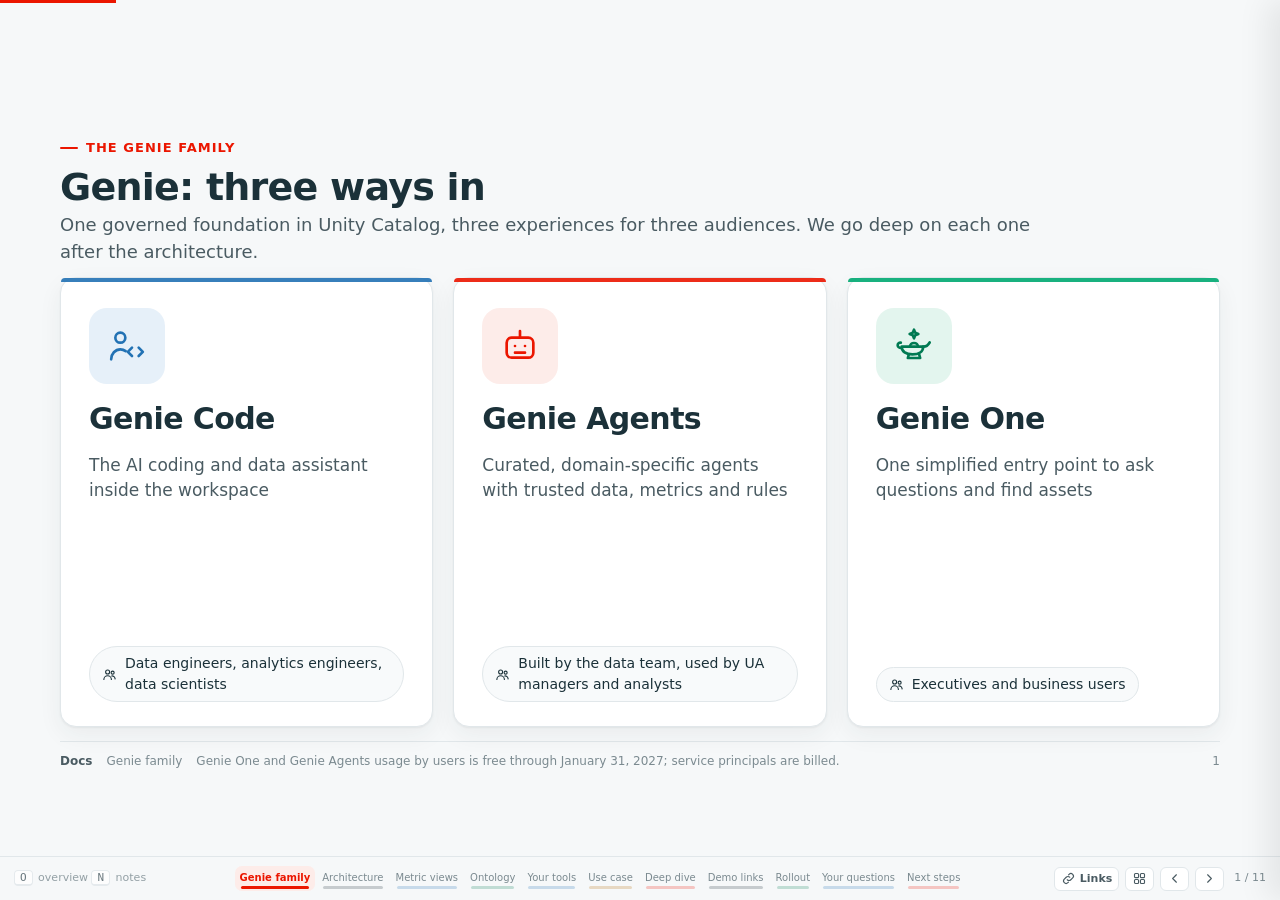
==== commit 9bc21b4e: "Genie deck: answers to the open questions from the self-serve design doc; compact rail Co-authored-b" ====
--- a/docs/genie/index.html
+++ b/docs/genie/index.html
@@ -5,7 +5,7 @@
 <meta name="viewport" content="width=device-width, initial-scale=1">
 <title>Genie for marketing self-service</title>
 <link rel="icon" type="image/svg+xml" href="data:image/svg+xml,%3Csvg xmlns='http://www.w3.org/2000/svg' viewBox='0 0 32 32'%3E%3Cg fill='none' stroke='%23FF3621' stroke-width='3.2' stroke-linejoin='round' stroke-linecap='round'%3E%3Cpath d='M16 4 28 10.5 16 17 4 10.5Z' fill='%23FF3621'/%3E%3Cpath d='M4 16 16 22.5 28 16'/%3E%3Cpath d='M4 21.5 16 28 28 21.5'/%3E%3C/g%3E%3C/svg%3E">
-<link rel="stylesheet" href="style.css?v=1794772983">
+<link rel="stylesheet" href="style.css?v=1794825130">
 </head>
 <body>
 
@@ -811,6 +811,32 @@
   </ul></aside>
 </section>
 
+<!-- Your open questions -->
+<section class="slide" data-title="Your open questions" data-rail="Your questions" data-color="c-blue">
+  <span class="kicker">Your open questions</span>
+  <h1>Answers to your open questions</h1>
+  <p class="lede">From your design doc, section 8.</p>
+  <div class="body">
+    <div class="qagrid">
+      <div class="qa c-green"><div class="qa-h"><span class="qa-n">1</span><svg class="ic"><use href="#i-route"/></svg><b>How does routing scale past three agents?</b><span class="pill pp">Recommendation</span></div><p>Start with <b>Genie One</b> as the front door: it looks for a matching Genie Agent, else searches data assets. Keep agents few and well described, use domains and certification; the docs warn that many agents reduce routing accuracy. In AI assistants, add one Genie Agent MCP tool per agent when the caller knows the domain, Genie One MCP when not. Build a custom orchestrator (Agent Bricks CLI) only for custom routing; Supervisor Agent is now legacy.</p><div class="qa-d"><a href="https://learn.microsoft.com/en-us/azure/databricks/genie-one/chat" target="_blank" rel="noopener"><svg class="ic sm"><use href="#i-link"/></svg>Genie One routing</a><a href="https://learn.microsoft.com/en-us/azure/databricks/agents/custom-agents/agent-bricks-cli" target="_blank" rel="noopener"><svg class="ic sm"><use href="#i-link"/></svg>Agent Bricks CLI</a></div></div>
+      <div class="qa c-red"><div class="qa-h"><span class="qa-n">2</span><svg class="ic"><use href="#i-eye"/></svg><b>Value matching on row-filtered tables?</b><span class="pill pp">Recommendation</span></div><p>Prompt matching skips a row-filtered table entirely; a column mask only skips the masked columns. Pattern: add a small <b>unfiltered dimension table</b> (apps, channels, countries) to the agent with entity matching on, put <b>synonyms in the metric views</b>, and keep the app dictionary as example SQL or a trusted function.</p><div class="qa-d"><a href="https://learn.microsoft.com/en-us/azure/databricks/genie-agents/tune-quality#prompt-matching-overview" target="_blank" rel="noopener"><svg class="ic sm"><use href="#i-link"/></svg>Prompt matching</a></div></div>
+      <div class="qa c-blue"><div class="qa-h"><span class="qa-n">3</span><svg class="ic"><use href="#i-check"/></svg><b>Can benchmarks run from CI through an API?</b><span class="pill beta">Beta</span></div><p><b>Yes, in Beta.</b> The Genie API has eval-run endpoints: <code>genie-create-eval-run</code>, <code>genie-get-eval-run</code>, <code>genie-list-eval-results</code> in the CLI. Benchmarks are part of the agent definition, so they deploy with it from your repo; the CI job starts a run and fails under your accuracy threshold.</p><div class="qa-d"><a href="https://learn.microsoft.com/en-us/azure/databricks/dev-tools/cli/reference/genie-commands" target="_blank" rel="noopener"><svg class="ic sm"><use href="#i-link"/></svg>CLI genie commands</a><a href="https://docs.databricks.com/api/workspace/genie/geniecreateevalrun" target="_blank" rel="noopener"><svg class="ic sm"><use href="#i-link"/></svg>API reference</a></div></div>
+      <div class="qa c-orange"><div class="qa-h"><span class="qa-n">4</span><svg class="ic"><use href="#i-bolt"/></svg><b>Genie API throughput per workspace and per user?</b><span class="pill soon">To confirm</span></div><p>The current docs publish no per-workspace or per-user rate. Documented: 200,000 conversations per agent, 10,000 messages per conversation, SQL cancelled after 5 minutes, messages after 30. Use retries with exponential backoff and poll every 1 to 5 seconds. In practice the serving warehouse sets throughput. We confirm the limit for your workspace.</p><div class="qa-d"><a href="https://learn.microsoft.com/en-us/azure/databricks/genie-agents/conversation-api#best-practices-and-limits" target="_blank" rel="noopener"><svg class="ic sm"><use href="#i-link"/></svg>API best practices</a><a href="https://learn.microsoft.com/en-us/azure/databricks/genie-agents/troubleshooting#timeout-behavior" target="_blank" rel="noopener"><svg class="ic sm"><use href="#i-link"/></svg>Timeouts</a></div></div>
+      <div class="qa c-navy"><div class="qa-h"><span class="qa-n">5</span><svg class="ic"><use href="#i-chart"/></svg><b>How is Genie billed after 31 January 2027?</b><span class="pill soon">To confirm</span></div><p>Documented today: user usage of Genie One and Genie Agents is free through 31 January 2027; <b>service principals are billed now</b>. Genie Code is already pay-as-you-go with a per-user free monthly allowance (identified users only). Free usage covers the Genie LLM only; warehouse compute is billed separately. Post-promotion terms for Genie One and Agents are not published yet. Budgets and per-user caps already exist.</p><div class="qa-d"><a href="https://learn.microsoft.com/en-us/azure/databricks/genie/budgets" target="_blank" rel="noopener"><svg class="ic sm"><use href="#i-link"/></svg>Genie budgets</a><a href="https://www.databricks.com/product/pricing/genie" target="_blank" rel="noopener"><svg class="ic sm"><use href="#i-link"/></svg>Pricing</a></div></div>
+    </div>
+  </div>
+  <div class="foot"><div class="docs"><b>Docs</b>
+    <a href="https://learn.microsoft.com/en-us/azure/databricks/genie-agents/best-practices" target="_blank" rel="noopener"><svg class="ic sm"><use href="#i-link"/></svg>Curate an effective agent</a>
+    <a href="https://learn.microsoft.com/en-us/azure/databricks/genie-agents/monitor#benchmarks" target="_blank" rel="noopener"><svg class="ic sm"><use href="#i-link"/></svg>Benchmarks</a>
+    <a href="https://learn.microsoft.com/en-us/azure/databricks/genie/" target="_blank" rel="noopener"><svg class="ic sm"><use href="#i-link"/></svg>Genie pricing note</a>
+  </div><span></span></div>
+  <aside class="n"><ul>
+    <li>These are the five open questions from their self-serve design doc. Answer the first three firmly; for throughput and post-promotion pricing, say what's documented and that we'll confirm the rest.</li>
+    <li>Routing: their own design already says "small domain agents and a front door". Genie One is that front door; keep the agent count low.</li>
+    <li>Value matching: their mitigation (unfiltered dimension tables plus synonyms) is the right pattern.</li>
+  </ul></aside>
+</section>
+
 <!-- 7. Next steps -->
 <section class="slide" data-title="Next steps" data-rail="Next steps" data-color="c-red">
   <span class="kicker">Next steps</span>
@@ -836,7 +862,7 @@
 </div>
 
 <div class="chrome">
-  <span class="keys"><kbd>&larr;</kbd><kbd>&rarr;</kbd> move <kbd>O</kbd> overview <kbd>N</kbd> notes <kbd>F</kbd> full</span>
+  <span class="keys"><kbd>O</kbd> overview <kbd>N</kbd> notes</span>
   <nav class="rail" id="rail" aria-label="Slides"></nav>
   <span class="chrome-r">
     <button id="links-btn" class="cbtn" aria-label="Demo links" hidden><svg class="ic sm"><use href="#i-link"/></svg>Links</button>
--- a/docs/genie/style.css
+++ b/docs/genie/style.css
@@ -977,3 +977,22 @@
 /* Use case: KPIs in three columns so everything fits */
 .uc { grid-template-columns: .95fr 1.35fr 1fr; }
 .kgroup .kpis { grid-template-columns: repeat(3, 1fr); }
+/* Open questions */
+.qagrid { display: grid; grid-template-columns: repeat(6, 1fr); gap: 10px; }
+.qa { grid-column: span 2; background: var(--surface); border: 1px solid var(--line); border-top: 3px solid var(--accent); border-radius: 12px; box-shadow: var(--shadow); padding: 10px 13px; display: flex; flex-direction: column; gap: 5px; }
+.qa:nth-child(4), .qa:nth-child(5) { grid-column: span 3; }
+.qa-h { display: flex; align-items: center; gap: 7px; flex-wrap: wrap; }
+.qa-h b { font-size: 13.5px; flex: 1; min-width: 60%; }
+.qa-h .ic { color: var(--accent); width: 18px; height: 18px; }
+.qa-n { width: 20px; height: 20px; border-radius: 50%; background: var(--accent); color: #fff; font-size: 11px; font-weight: 800; display: grid; place-items: center; flex: none; }
+@media (prefers-color-scheme: dark) { .qa-n { color: #0f1a1e; } }
+.qa-h .pill { font-size: 9.5px; padding: 0 7px; }
+.qa p { margin: 0; font-size: 12px; line-height: 1.45; color: var(--ink-2); flex: 1; }
+.qa p b { color: var(--ink); }
+.qa p code { font-size: 10.5px; background: var(--code-bg); padding: 0 4px; border-radius: 4px; }
+.qa-d { display: flex; gap: 10px; flex-wrap: wrap; }
+.qa-d a { display: inline-flex; align-items: center; gap: 3px; font-size: 11px; color: var(--accent); text-decoration: none; }
+.qa-d a:hover { text-decoration: underline; }
+.rail { gap: 2px; overflow: hidden; }
+.seg { min-width: 0; flex: 0 1 auto; padding: 4px 5px 6px; font-size: 10px; }
+.seg-l { max-width: 84px; overflow: hidden; text-overflow: ellipsis; }
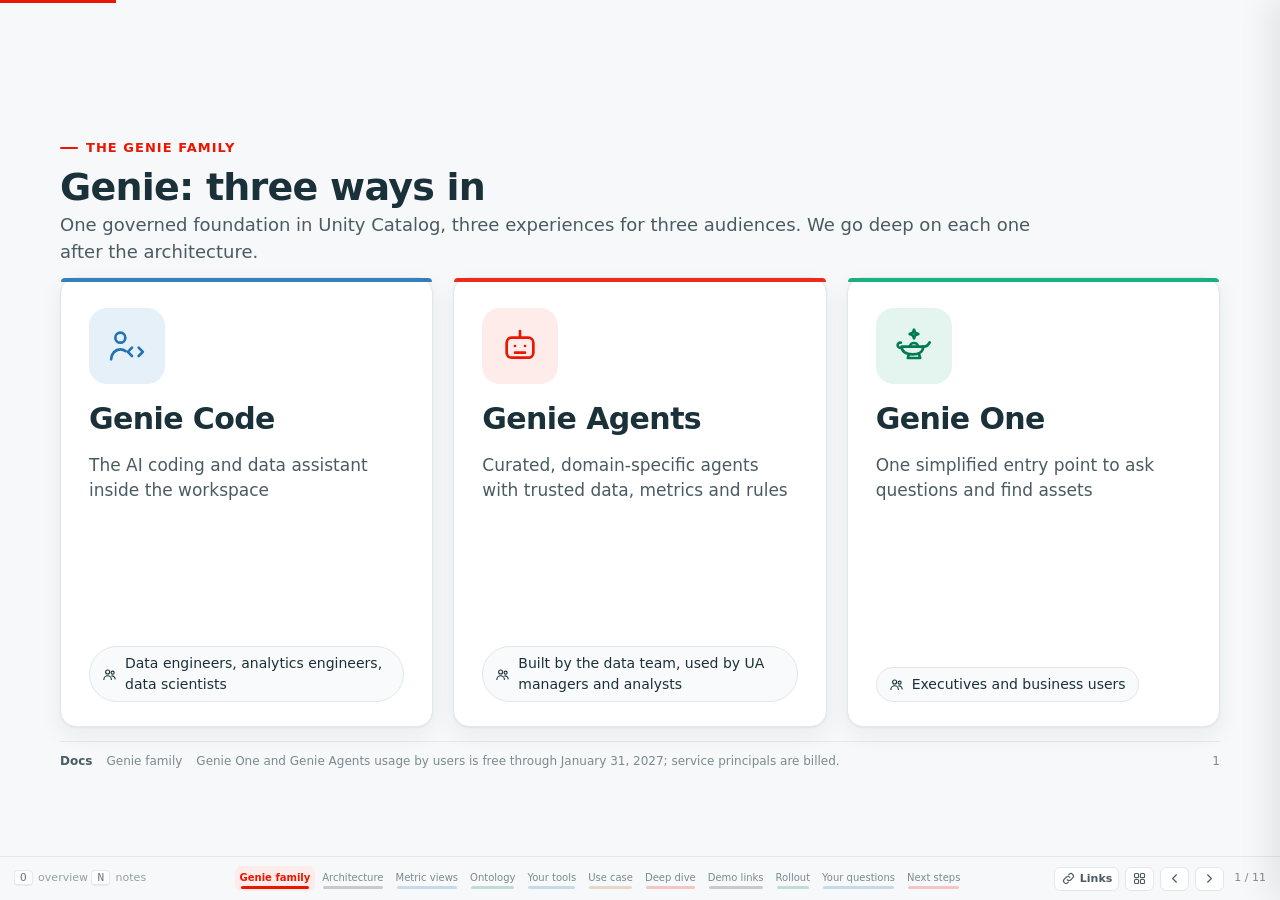
==== commit 8b9f7859: "Genie deck: billing answer from docs, value-matching example, Genie One vs custom routing comparison" ====
--- a/docs/genie/index.html
+++ b/docs/genie/index.html
@@ -5,7 +5,7 @@
 <meta name="viewport" content="width=device-width, initial-scale=1">
 <title>Genie for marketing self-service</title>
 <link rel="icon" type="image/svg+xml" href="data:image/svg+xml,%3Csvg xmlns='http://www.w3.org/2000/svg' viewBox='0 0 32 32'%3E%3Cg fill='none' stroke='%23FF3621' stroke-width='3.2' stroke-linejoin='round' stroke-linecap='round'%3E%3Cpath d='M16 4 28 10.5 16 17 4 10.5Z' fill='%23FF3621'/%3E%3Cpath d='M4 16 16 22.5 28 16'/%3E%3Cpath d='M4 21.5 16 28 28 21.5'/%3E%3C/g%3E%3C/svg%3E">
-<link rel="stylesheet" href="style.css?v=1794825130">
+<link rel="stylesheet" href="style.css?v=1794826666">
 </head>
 <body>
 
@@ -818,12 +818,13 @@
   <p class="lede">From your design doc, section 8.</p>
   <div class="body">
     <div class="qagrid">
-      <div class="qa c-green"><div class="qa-h"><span class="qa-n">1</span><svg class="ic"><use href="#i-route"/></svg><b>How does routing scale past three agents?</b><span class="pill pp">Recommendation</span></div><p>Start with <b>Genie One</b> as the front door: it looks for a matching Genie Agent, else searches data assets. Keep agents few and well described, use domains and certification; the docs warn that many agents reduce routing accuracy. In AI assistants, add one Genie Agent MCP tool per agent when the caller knows the domain, Genie One MCP when not. Build a custom orchestrator (Agent Bricks CLI) only for custom routing; Supervisor Agent is now legacy.</p><div class="qa-d"><a href="https://learn.microsoft.com/en-us/azure/databricks/genie-one/chat" target="_blank" rel="noopener"><svg class="ic sm"><use href="#i-link"/></svg>Genie One routing</a><a href="https://learn.microsoft.com/en-us/azure/databricks/agents/custom-agents/agent-bricks-cli" target="_blank" rel="noopener"><svg class="ic sm"><use href="#i-link"/></svg>Agent Bricks CLI</a></div></div>
-      <div class="qa c-red"><div class="qa-h"><span class="qa-n">2</span><svg class="ic"><use href="#i-eye"/></svg><b>Value matching on row-filtered tables?</b><span class="pill pp">Recommendation</span></div><p>Prompt matching skips a row-filtered table entirely; a column mask only skips the masked columns. Pattern: add a small <b>unfiltered dimension table</b> (apps, channels, countries) to the agent with entity matching on, put <b>synonyms in the metric views</b>, and keep the app dictionary as example SQL or a trusted function.</p><div class="qa-d"><a href="https://learn.microsoft.com/en-us/azure/databricks/genie-agents/tune-quality#prompt-matching-overview" target="_blank" rel="noopener"><svg class="ic sm"><use href="#i-link"/></svg>Prompt matching</a></div></div>
+      <div class="qa c-green"><div class="qa-h"><span class="qa-n">1</span><svg class="ic"><use href="#i-route"/></svg><b>How does routing scale past three agents?</b><span class="pill pp">Recommendation</span></div><p>Start with <b>Genie One</b> as the front door: it looks for a matching Genie Agent, else searches data assets. Keep agents few and well described, use domains and certification; the docs warn that many agents reduce routing accuracy. In AI assistants, add one Genie Agent MCP tool per agent when the caller knows the domain, Genie One MCP when not. Build a custom orchestrator (Agent Bricks CLI) only for custom routing; Supervisor Agent is now legacy.</p><div class="qa-d"><a href="https://learn.microsoft.com/en-us/azure/databricks/genie-one/chat" target="_blank" rel="noopener"><svg class="ic sm"><use href="#i-link"/></svg>Genie One routing</a><a href="https://learn.microsoft.com/en-us/azure/databricks/agents/custom-agents/agent-bricks-cli" target="_blank" rel="noopener"><svg class="ic sm"><use href="#i-link"/></svg>Agent Bricks CLI</a><button class="more-btn" data-rt>Compare Genie One vs custom routing</button></div></div>
+      <div class="qa c-red"><div class="qa-h"><span class="qa-n">2</span><svg class="ic"><use href="#i-eye"/></svg><b>Value matching on row-filtered tables?</b><span class="pill pp">Recommendation</span></div><p>Prompt matching skips a row-filtered table entirely; a column mask only skips the masked columns. Pattern: add a small <b>unfiltered dimension table</b> (apps, channels, countries) to the agent with entity matching on, put <b>synonyms in the metric views</b>, and keep the app dictionary as example SQL or a trusted function.</p><p class="qa-ex"><b>Example:</b> a user types "pixel muse", the data says <code>PixelMuse</code>. The fact table is row-filtered, so Genie can't learn that. Add an unfiltered <code>dim_app</code> (app names and aliases only, no numbers) with entity matching on: Genie maps the name, and the filtered fact table still returns only the user's own rows.</p><div class="qa-d"><a href="https://learn.microsoft.com/en-us/azure/databricks/genie-agents/tune-quality#prompt-matching-overview" target="_blank" rel="noopener"><svg class="ic sm"><use href="#i-link"/></svg>Prompt matching</a></div></div>
       <div class="qa c-blue"><div class="qa-h"><span class="qa-n">3</span><svg class="ic"><use href="#i-check"/></svg><b>Can benchmarks run from CI through an API?</b><span class="pill beta">Beta</span></div><p><b>Yes, in Beta.</b> The Genie API has eval-run endpoints: <code>genie-create-eval-run</code>, <code>genie-get-eval-run</code>, <code>genie-list-eval-results</code> in the CLI. Benchmarks are part of the agent definition, so they deploy with it from your repo; the CI job starts a run and fails under your accuracy threshold.</p><div class="qa-d"><a href="https://learn.microsoft.com/en-us/azure/databricks/dev-tools/cli/reference/genie-commands" target="_blank" rel="noopener"><svg class="ic sm"><use href="#i-link"/></svg>CLI genie commands</a><a href="https://docs.databricks.com/api/workspace/genie/geniecreateevalrun" target="_blank" rel="noopener"><svg class="ic sm"><use href="#i-link"/></svg>API reference</a></div></div>
       <div class="qa c-orange"><div class="qa-h"><span class="qa-n">4</span><svg class="ic"><use href="#i-bolt"/></svg><b>Genie API throughput per workspace and per user?</b><span class="pill soon">To confirm</span></div><p>The current docs publish no per-workspace or per-user rate. Documented: 200,000 conversations per agent, 10,000 messages per conversation, SQL cancelled after 5 minutes, messages after 30. Use retries with exponential backoff and poll every 1 to 5 seconds. In practice the serving warehouse sets throughput. We confirm the limit for your workspace.</p><div class="qa-d"><a href="https://learn.microsoft.com/en-us/azure/databricks/genie-agents/conversation-api#best-practices-and-limits" target="_blank" rel="noopener"><svg class="ic sm"><use href="#i-link"/></svg>API best practices</a><a href="https://learn.microsoft.com/en-us/azure/databricks/genie-agents/troubleshooting#timeout-behavior" target="_blank" rel="noopener"><svg class="ic sm"><use href="#i-link"/></svg>Timeouts</a></div></div>
-      <div class="qa c-navy"><div class="qa-h"><span class="qa-n">5</span><svg class="ic"><use href="#i-chart"/></svg><b>How is Genie billed after 31 January 2027?</b><span class="pill soon">To confirm</span></div><p>Documented today: user usage of Genie One and Genie Agents is free through 31 January 2027; <b>service principals are billed now</b>. Genie Code is already pay-as-you-go with a per-user free monthly allowance (identified users only). Free usage covers the Genie LLM only; warehouse compute is billed separately. Post-promotion terms for Genie One and Agents are not published yet. Budgets and per-user caps already exist.</p><div class="qa-d"><a href="https://learn.microsoft.com/en-us/azure/databricks/genie/budgets" target="_blank" rel="noopener"><svg class="ic sm"><use href="#i-link"/></svg>Genie budgets</a><a href="https://www.databricks.com/product/pricing/genie" target="_blank" rel="noopener"><svg class="ic sm"><use href="#i-link"/></svg>Pricing</a></div></div>
-    </div>
+      <div class="qa c-navy"><div class="qa-h"><span class="qa-n">5</span><svg class="ic"><use href="#i-chart"/></svg><b>How is Genie billed after 31 January 2027?</b><span class="pill ga">Documented</span></div><p>Genie One and Genie Agents move to the same <b>pay-as-you-go</b> model as Genie Code. Every identified user gets <b>150 DBUs free per month</b> (about $10.50 in US East), shared across Genie One, Agents and Code; usage above that is billed in DBUs. <b>Service principals pay for all usage</b>, already today. Warehouse compute is billed separately. Budgets with per-user caps control spend.</p><div class="qa-d"><a href="https://learn.microsoft.com/en-us/azure/databricks/genie/consumption-guide" target="_blank" rel="noopener"><svg class="ic sm"><use href="#i-link"/></svg>Consumption guide</a><a href="https://learn.microsoft.com/en-us/azure/databricks/genie/genie-cost-budgets-faq" target="_blank" rel="noopener"><svg class="ic sm"><use href="#i-link"/></svg>Cost FAQ</a><a href="https://www.databricks.com/product/pricing/genie" target="_blank" rel="noopener"><svg class="ic sm"><use href="#i-link"/></svg>Pricing</a></div></div>
+    </div>
+    <div class="ent-modal" id="rt-modal"><div class="ent-box rt-box"><div class="bp-mh"><span class="bpc-ic c-green"><svg class="ic"><use href="#i-route"/></svg></span><b>Front door: Genie One vs custom routing</b><button class="back" data-closert>Close <kbd>Esc</kbd></button></div><table class="cmp rt"><tr><th>Dimension</th><th><span class="rt-h c-green"><svg class="ic sm"><use href="#i-one"/></svg>Genie One</span></th><th><span class="rt-h c-navy"><svg class="ic sm"><use href="#i-code"/></svg>Custom routing</span></th></tr><tr><td>Build effort</td><td>None: routes over the Genie Agents you already have</td><td>You build, host and version an agent in code (Agent Bricks CLI, Beta)</td></tr><tr><td>Routing logic</td><td>Automatic: finds a matching Genie Agent, else searches data assets</td><td>Your own rules, prompts and model choice</td></tr><tr><td>Can route to</td><td>Genie Agents, dashboards, metric views, tables, Pages, apps, MCP connectors</td><td>Genie Agents plus custom agents, endpoints, MCP tools and functions</td></tr><tr><td>Identity</td><td>Always the asking user; UC permissions and row filters apply</td><td>You choose per tool: on behalf of the user, or a service principal</td></tr><tr><td>Scale past three agents</td><td>Docs warn many agents reduce routing accuracy: few agents, clear descriptions, domains, certification</td><td>You own routing accuracy; needs its own routing evaluation</td></tr><tr><td>Where users reach it</td><td>Genie One UI, Slack, Teams, mobile, Genie One MCP (GA), Claude, ChatGPT and Grok Bot plugins</td><td>Your own app or chat UI, an API, or an MCP server you host</td></tr><tr><td>Cost</td><td>Genie pay-as-you-go (users free until 31 January 2027), plus warehouse</td><td>Genie calls plus orchestrator model tokens plus app compute</td></tr><tr><td>Observability</td><td>Citations in every answer; Genie tracing (Beta)</td><td>MLflow traces you instrument</td></tr><tr><td>Maintenance</td><td>Managed; improves as you model the ontology</td><td>Your code, upgrades and evals</td></tr><tr><td>Best when</td><td>A company-wide front door for business users</td><td>Workflows that need non-Genie sub-agents, approvals or custom UX</td></tr></table><p class="rt-rec"><svg class="ic sm"><use href="#i-check"/></svg><b>Recommendation:</b> start with Genie One as the company front door and keep each domain agent focused. Add a custom orchestrator later only for a workflow that needs what Genie One does not do.</p><div class="qa-d"><a href="https://learn.microsoft.com/en-us/azure/databricks/genie-one/chat" target="_blank" rel="noopener"><svg class="ic sm"><use href="#i-link"/></svg>Chat in Genie One</a><a href="https://learn.microsoft.com/en-us/azure/databricks/agents/custom-agents/agent-bricks-cli" target="_blank" rel="noopener"><svg class="ic sm"><use href="#i-link"/></svg>Agent Bricks CLI</a><a href="https://learn.microsoft.com/en-us/azure/databricks/ai-gateway/genie-traces" target="_blank" rel="noopener"><svg class="ic sm"><use href="#i-link"/></svg>Genie tracing</a></div></div></div>
   </div>
   <div class="foot"><div class="docs"><b>Docs</b>
     <a href="https://learn.microsoft.com/en-us/azure/databricks/genie-agents/best-practices" target="_blank" rel="noopener"><svg class="ic sm"><use href="#i-link"/></svg>Curate an effective agent</a>
@@ -1003,12 +1004,16 @@
     modal.classList.add('on');
   }
   const entM = document.getElementById('ent-modal');
+  const rtM = document.getElementById('rt-modal');
   function closeMore() {
     if (entM && entM.classList.contains('on')) { entM.classList.remove('on'); return true; }
+    if (rtM && rtM.classList.contains('on')) { rtM.classList.remove('on'); return true; }
     if (!modal.classList.contains('on')) return false; modal.classList.remove('on'); return true; }
-  function overlayOpen() { return modal.classList.contains('on') || (entM && entM.classList.contains('on')); }
+  function overlayOpen() { return modal.classList.contains('on') || (entM && entM.classList.contains('on')) || (rtM && rtM.classList.contains('on')); }
   deck.addEventListener('click', (e) => {
     if (e.target.closest('[data-ent]')) { entM.classList.add('on'); return; }
+    if (e.target.closest('[data-rt]')) { rtM.classList.add('on'); return; }
+    if (e.target.closest('[data-closert]') || e.target === rtM) { rtM.classList.remove('on'); return; }
     if (e.target.closest('[data-closeent]') || e.target === entM) { entM.classList.remove('on'); return; }
     const mb = e.target.closest('[data-more]'); if (mb) { openMore(mb); return; }
     if (e.target.closest('[data-closemore]') || e.target === modal) { closeMore(); return; }
--- a/docs/genie/style.css
+++ b/docs/genie/style.css
@@ -996,3 +996,14 @@
 .rail { gap: 2px; overflow: hidden; }
 .seg { min-width: 0; flex: 0 1 auto; padding: 4px 5px 6px; font-size: 10px; }
 .seg-l { max-width: 84px; overflow: hidden; text-overflow: ellipsis; }
+.qa p.qa-ex { font-size: 11.5px; background: var(--accent-soft); border-radius: 7px; padding: 5px 8px; color: var(--ink); flex: 0 0 auto; }
+.qa p.qa-ex code { background: var(--surface); }
+.rt-box { width: 1080px; }
+table.cmp.rt { font-size: 12.5px; }
+table.cmp.rt td { padding: 6px 11px; }
+table.cmp.rt td:first-child { white-space: nowrap; width: 150px; }
+.rt-h { display: inline-flex; align-items: center; gap: 6px; color: var(--accent); font-size: 12.5px; }
+.rt-rec { margin: 10px 0 6px; display: flex; gap: 8px; align-items: center; font-size: 13px; color: var(--ink-2); background: var(--green-soft); border-radius: 8px; padding: 7px 11px; }
+.rt-rec .ic { color: var(--green); }
+.qa-d .more-btn { margin-left: auto; }
+table.cmp.rt tr td:first-child { box-shadow: none !important; font-weight: 650; }
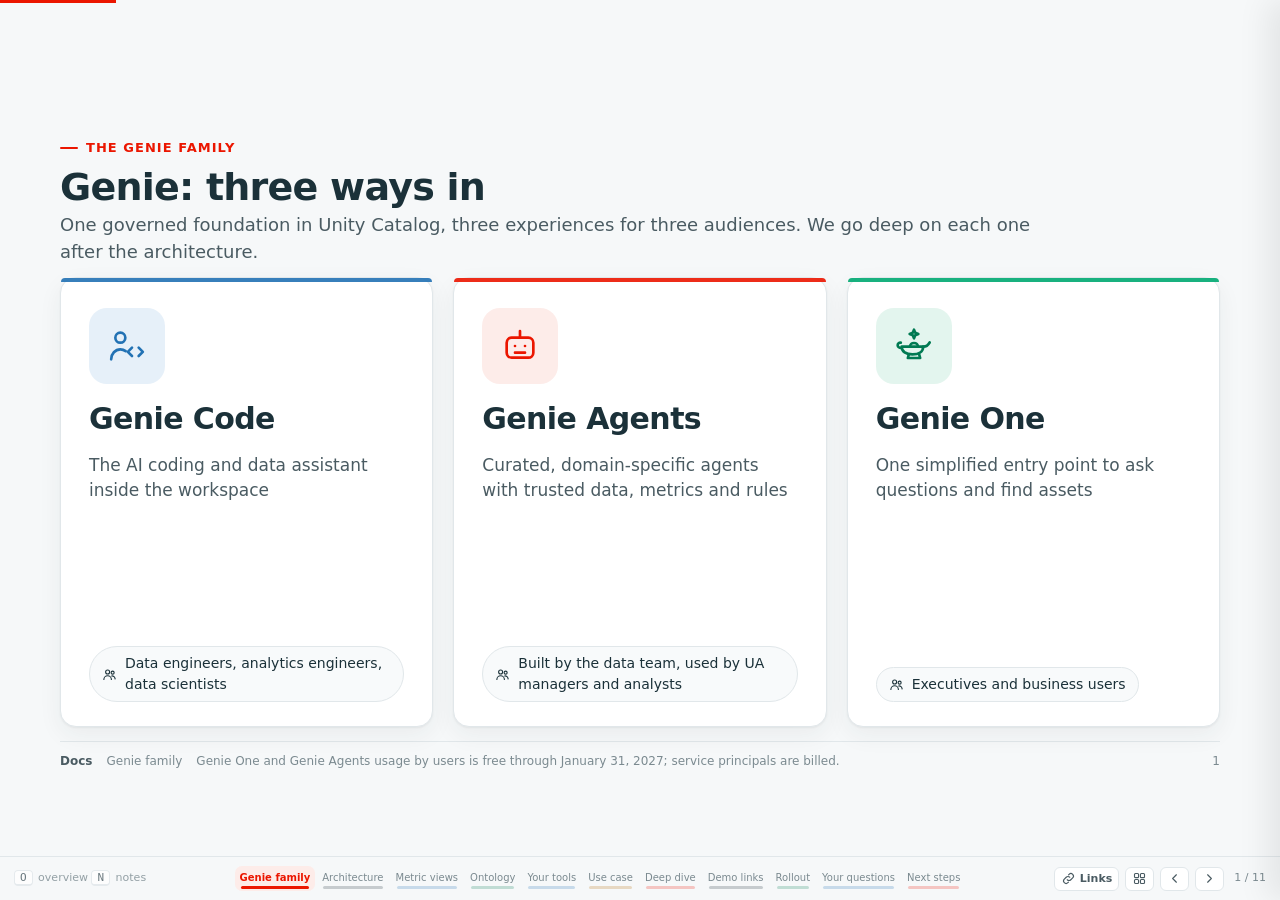
==== commit 1c8006df: "Genie deck: connectors row in routing comparison, live row-filter demo card and note Co-authored-by:" ====
--- a/docs/genie/index.html
+++ b/docs/genie/index.html
@@ -5,7 +5,7 @@
 <meta name="viewport" content="width=device-width, initial-scale=1">
 <title>Genie for marketing self-service</title>
 <link rel="icon" type="image/svg+xml" href="data:image/svg+xml,%3Csvg xmlns='http://www.w3.org/2000/svg' viewBox='0 0 32 32'%3E%3Cg fill='none' stroke='%23FF3621' stroke-width='3.2' stroke-linejoin='round' stroke-linecap='round'%3E%3Cpath d='M16 4 28 10.5 16 17 4 10.5Z' fill='%23FF3621'/%3E%3Cpath d='M4 16 16 22.5 28 16'/%3E%3Cpath d='M4 21.5 16 28 28 21.5'/%3E%3C/g%3E%3C/svg%3E">
-<link rel="stylesheet" href="style.css?v=1794826666">
+<link rel="stylesheet" href="style.css?v=1794828176">
 </head>
 <body>
 
@@ -819,12 +819,51 @@
   <div class="body">
     <div class="qagrid">
       <div class="qa c-green"><div class="qa-h"><span class="qa-n">1</span><svg class="ic"><use href="#i-route"/></svg><b>How does routing scale past three agents?</b><span class="pill pp">Recommendation</span></div><p>Start with <b>Genie One</b> as the front door: it looks for a matching Genie Agent, else searches data assets. Keep agents few and well described, use domains and certification; the docs warn that many agents reduce routing accuracy. In AI assistants, add one Genie Agent MCP tool per agent when the caller knows the domain, Genie One MCP when not. Build a custom orchestrator (Agent Bricks CLI) only for custom routing; Supervisor Agent is now legacy.</p><div class="qa-d"><a href="https://learn.microsoft.com/en-us/azure/databricks/genie-one/chat" target="_blank" rel="noopener"><svg class="ic sm"><use href="#i-link"/></svg>Genie One routing</a><a href="https://learn.microsoft.com/en-us/azure/databricks/agents/custom-agents/agent-bricks-cli" target="_blank" rel="noopener"><svg class="ic sm"><use href="#i-link"/></svg>Agent Bricks CLI</a><button class="more-btn" data-rt>Compare Genie One vs custom routing</button></div></div>
-      <div class="qa c-red"><div class="qa-h"><span class="qa-n">2</span><svg class="ic"><use href="#i-eye"/></svg><b>Value matching on row-filtered tables?</b><span class="pill pp">Recommendation</span></div><p>Prompt matching skips a row-filtered table entirely; a column mask only skips the masked columns. Pattern: add a small <b>unfiltered dimension table</b> (apps, channels, countries) to the agent with entity matching on, put <b>synonyms in the metric views</b>, and keep the app dictionary as example SQL or a trusted function.</p><p class="qa-ex"><b>Example:</b> a user types "pixel muse", the data says <code>PixelMuse</code>. The fact table is row-filtered, so Genie can't learn that. Add an unfiltered <code>dim_app</code> (app names and aliases only, no numbers) with entity matching on: Genie maps the name, and the filtered fact table still returns only the user's own rows.</p><div class="qa-d"><a href="https://learn.microsoft.com/en-us/azure/databricks/genie-agents/tune-quality#prompt-matching-overview" target="_blank" rel="noopener"><svg class="ic sm"><use href="#i-link"/></svg>Prompt matching</a></div></div>
+      <div class="qa c-red"><div class="qa-h"><span class="qa-n">2</span><svg class="ic"><use href="#i-eye"/></svg><b>Value matching on row-filtered tables?</b><span class="pill pp">Recommendation</span></div><p>Prompt matching skips a row-filtered table entirely; a column mask only skips the masked columns. Pattern: add a small <b>unfiltered dimension table</b> (apps, channels, countries) to the agent with entity matching on, put <b>synonyms in the metric views</b>, and keep the app dictionary as example SQL or a trusted function.</p><div class="qa-d"><a href="https://learn.microsoft.com/en-us/azure/databricks/genie-agents/tune-quality#prompt-matching-overview" target="_blank" rel="noopener"><svg class="ic sm"><use href="#i-link"/></svg>Prompt matching</a><button class="more-btn" data-vm>See the worked example</button></div></div>
       <div class="qa c-blue"><div class="qa-h"><span class="qa-n">3</span><svg class="ic"><use href="#i-check"/></svg><b>Can benchmarks run from CI through an API?</b><span class="pill beta">Beta</span></div><p><b>Yes, in Beta.</b> The Genie API has eval-run endpoints: <code>genie-create-eval-run</code>, <code>genie-get-eval-run</code>, <code>genie-list-eval-results</code> in the CLI. Benchmarks are part of the agent definition, so they deploy with it from your repo; the CI job starts a run and fails under your accuracy threshold.</p><div class="qa-d"><a href="https://learn.microsoft.com/en-us/azure/databricks/dev-tools/cli/reference/genie-commands" target="_blank" rel="noopener"><svg class="ic sm"><use href="#i-link"/></svg>CLI genie commands</a><a href="https://docs.databricks.com/api/workspace/genie/geniecreateevalrun" target="_blank" rel="noopener"><svg class="ic sm"><use href="#i-link"/></svg>API reference</a></div></div>
-      <div class="qa c-orange"><div class="qa-h"><span class="qa-n">4</span><svg class="ic"><use href="#i-bolt"/></svg><b>Genie API throughput per workspace and per user?</b><span class="pill soon">To confirm</span></div><p>The current docs publish no per-workspace or per-user rate. Documented: 200,000 conversations per agent, 10,000 messages per conversation, SQL cancelled after 5 minutes, messages after 30. Use retries with exponential backoff and poll every 1 to 5 seconds. In practice the serving warehouse sets throughput. We confirm the limit for your workspace.</p><div class="qa-d"><a href="https://learn.microsoft.com/en-us/azure/databricks/genie-agents/conversation-api#best-practices-and-limits" target="_blank" rel="noopener"><svg class="ic sm"><use href="#i-link"/></svg>API best practices</a><a href="https://learn.microsoft.com/en-us/azure/databricks/genie-agents/troubleshooting#timeout-behavior" target="_blank" rel="noopener"><svg class="ic sm"><use href="#i-link"/></svg>Timeouts</a></div></div>
+      <div class="qa c-orange"><div class="qa-h"><span class="qa-n">4</span><svg class="ic"><use href="#i-bolt"/></svg><b>Genie API throughput per workspace and per user?</b><span class="pill ga">Answered</span></div><p><b>No QPM limits.</b> The old rate limits were removed when Genie moved to pay-as-you-go. Usage is bounded by <b>budget controls</b> and by generic platform safeguards against abuse and runaway automated querying; those limits are not published and typical interactive use does not hit them. Still design for it: retries with backoff, polling every 1 to 5 seconds, SQL cancelled after 5 minutes. The serving warehouse sets real throughput.</p><div class="qa-d"><a href="https://learn.microsoft.com/en-us/azure/databricks/genie/budgets" target="_blank" rel="noopener"><svg class="ic sm"><use href="#i-link"/></svg>Genie budgets</a><a href="https://learn.microsoft.com/en-us/azure/databricks/genie-agents/conversation-api#best-practices-and-limits" target="_blank" rel="noopener"><svg class="ic sm"><use href="#i-link"/></svg>API best practices</a><a href="https://learn.microsoft.com/en-us/azure/databricks/genie-agents/troubleshooting#timeout-behavior" target="_blank" rel="noopener"><svg class="ic sm"><use href="#i-link"/></svg>Timeouts</a></div></div>
       <div class="qa c-navy"><div class="qa-h"><span class="qa-n">5</span><svg class="ic"><use href="#i-chart"/></svg><b>How is Genie billed after 31 January 2027?</b><span class="pill ga">Documented</span></div><p>Genie One and Genie Agents move to the same <b>pay-as-you-go</b> model as Genie Code. Every identified user gets <b>150 DBUs free per month</b> (about $10.50 in US East), shared across Genie One, Agents and Code; usage above that is billed in DBUs. <b>Service principals pay for all usage</b>, already today. Warehouse compute is billed separately. Budgets with per-user caps control spend.</p><div class="qa-d"><a href="https://learn.microsoft.com/en-us/azure/databricks/genie/consumption-guide" target="_blank" rel="noopener"><svg class="ic sm"><use href="#i-link"/></svg>Consumption guide</a><a href="https://learn.microsoft.com/en-us/azure/databricks/genie/genie-cost-budgets-faq" target="_blank" rel="noopener"><svg class="ic sm"><use href="#i-link"/></svg>Cost FAQ</a><a href="https://www.databricks.com/product/pricing/genie" target="_blank" rel="noopener"><svg class="ic sm"><use href="#i-link"/></svg>Pricing</a></div></div>
     </div>
-    <div class="ent-modal" id="rt-modal"><div class="ent-box rt-box"><div class="bp-mh"><span class="bpc-ic c-green"><svg class="ic"><use href="#i-route"/></svg></span><b>Front door: Genie One vs custom routing</b><button class="back" data-closert>Close <kbd>Esc</kbd></button></div><table class="cmp rt"><tr><th>Dimension</th><th><span class="rt-h c-green"><svg class="ic sm"><use href="#i-one"/></svg>Genie One</span></th><th><span class="rt-h c-navy"><svg class="ic sm"><use href="#i-code"/></svg>Custom routing</span></th></tr><tr><td>Build effort</td><td>None: routes over the Genie Agents you already have</td><td>You build, host and version an agent in code (Agent Bricks CLI, Beta)</td></tr><tr><td>Routing logic</td><td>Automatic: finds a matching Genie Agent, else searches data assets</td><td>Your own rules, prompts and model choice</td></tr><tr><td>Can route to</td><td>Genie Agents, dashboards, metric views, tables, Pages, apps, MCP connectors</td><td>Genie Agents plus custom agents, endpoints, MCP tools and functions</td></tr><tr><td>Identity</td><td>Always the asking user; UC permissions and row filters apply</td><td>You choose per tool: on behalf of the user, or a service principal</td></tr><tr><td>Scale past three agents</td><td>Docs warn many agents reduce routing accuracy: few agents, clear descriptions, domains, certification</td><td>You own routing accuracy; needs its own routing evaluation</td></tr><tr><td>Where users reach it</td><td>Genie One UI, Slack, Teams, mobile, Genie One MCP (GA), Claude, ChatGPT and Grok Bot plugins</td><td>Your own app or chat UI, an API, or an MCP server you host</td></tr><tr><td>Cost</td><td>Genie pay-as-you-go (users free until 31 January 2027), plus warehouse</td><td>Genie calls plus orchestrator model tokens plus app compute</td></tr><tr><td>Observability</td><td>Citations in every answer; Genie tracing (Beta)</td><td>MLflow traces you instrument</td></tr><tr><td>Maintenance</td><td>Managed; improves as you model the ontology</td><td>Your code, upgrades and evals</td></tr><tr><td>Best when</td><td>A company-wide front door for business users</td><td>Workflows that need non-Genie sub-agents, approvals or custom UX</td></tr></table><p class="rt-rec"><svg class="ic sm"><use href="#i-check"/></svg><b>Recommendation:</b> start with Genie One as the company front door and keep each domain agent focused. Add a custom orchestrator later only for a workflow that needs what Genie One does not do.</p><div class="qa-d"><a href="https://learn.microsoft.com/en-us/azure/databricks/genie-one/chat" target="_blank" rel="noopener"><svg class="ic sm"><use href="#i-link"/></svg>Chat in Genie One</a><a href="https://learn.microsoft.com/en-us/azure/databricks/agents/custom-agents/agent-bricks-cli" target="_blank" rel="noopener"><svg class="ic sm"><use href="#i-link"/></svg>Agent Bricks CLI</a><a href="https://learn.microsoft.com/en-us/azure/databricks/ai-gateway/genie-traces" target="_blank" rel="noopener"><svg class="ic sm"><use href="#i-link"/></svg>Genie tracing</a></div></div></div>
+    <div class="ent-modal" id="rt-modal"><div class="ent-box rt-box"><div class="bp-mh"><span class="bpc-ic c-green"><svg class="ic"><use href="#i-route"/></svg></span><b>Front door: Genie One vs custom routing</b><button class="back" data-closert>Close <kbd>Esc</kbd></button></div><table class="cmp rt"><tr><th>Dimension</th><th><span class="rt-h c-green"><svg class="ic sm"><use href="#i-one"/></svg>Genie One</span></th><th><span class="rt-h c-navy"><svg class="ic sm"><use href="#i-code"/></svg>Custom routing</span></th></tr><tr><td>Build effort</td><td>None: routes over the Genie Agents you already have</td><td>You build, host and version an agent in code (Agent Bricks CLI, Beta)</td></tr><tr><td>Routing logic</td><td>Automatic: finds a matching Genie Agent, else searches data assets</td><td>Your own rules, prompts and model choice</td></tr><tr><td>Can route to</td><td>Genie Agents, dashboards, metric views, tables, Pages, apps, MCP connectors</td><td>Genie Agents plus custom agents, endpoints, MCP tools and functions</td></tr><tr><td>Identity</td><td>Always the asking user; UC permissions and row filters apply</td><td>You choose per tool: on behalf of the user, or a service principal</td></tr><tr><td>Scale past three agents</td><td>Docs warn many agents reduce routing accuracy: few agents, clear descriptions, domains, certification</td><td>You own routing accuracy; needs its own routing evaluation</td></tr><tr><td>Where users reach it</td><td>Genie One UI, Slack, Teams, mobile, Genie One MCP (GA), Claude, ChatGPT and Grok Bot plugins</td><td>Your own app or chat UI, an API, or an MCP server you host</td></tr><tr><td>Cost</td><td>Genie pay-as-you-go (users free until 31 January 2027), plus warehouse</td><td>Genie calls plus orchestrator model tokens plus app compute</td></tr><tr><td>Connectors and external systems</td><td>Built-in MCP connectors (Gmail, Drive, Slack, Microsoft 365, Atlassian, GitHub) with per-user sign-in, plus Genie Search over sources an account admin indexes (Drive, Jira, Confluence)</td><td>Any MCP server (built-in connectors, external servers registered in Unity Catalog, your own on Databricks Apps) and any API you call from code</td></tr><tr><td>Observability</td><td>Citations in every answer; Genie tracing (Beta)</td><td>MLflow traces you instrument</td></tr><tr><td>Maintenance</td><td>Managed; improves as you model the ontology</td><td>Your code, upgrades and evals</td></tr><tr><td>Best when</td><td>A company-wide front door for business users</td><td>Workflows that need non-Genie sub-agents, approvals or custom UX</td></tr></table><p class="rt-rec"><svg class="ic sm"><use href="#i-check"/></svg><b>Recommendation:</b> start with Genie One as the company front door and keep each domain agent focused. Add a custom orchestrator later only for a workflow that needs what Genie One does not do.</p><div class="qa-d"><a href="https://learn.microsoft.com/en-us/azure/databricks/genie-one/chat" target="_blank" rel="noopener"><svg class="ic sm"><use href="#i-link"/></svg>Chat in Genie One</a><a href="https://learn.microsoft.com/en-us/azure/databricks/agents/custom-agents/agent-bricks-cli" target="_blank" rel="noopener"><svg class="ic sm"><use href="#i-link"/></svg>Agent Bricks CLI</a><a href="https://learn.microsoft.com/en-us/azure/databricks/ai-gateway/genie-traces" target="_blank" rel="noopener"><svg class="ic sm"><use href="#i-link"/></svg>Genie tracing</a><a href="https://learn.microsoft.com/en-us/azure/databricks/genie-one/external-sources" target="_blank" rel="noopener"><svg class="ic sm"><use href="#i-link"/></svg>Genie One external sources</a><a href="https://learn.microsoft.com/en-us/azure/databricks/agents/mcp-tools/built-in-mcp-services" target="_blank" rel="noopener"><svg class="ic sm"><use href="#i-link"/></svg>Databricks MCPs</a></div></div></div>
+    <div class="ent-modal" id="vm-modal"><div class="ent-box vm-box">
+      <div class="bp-mh"><span class="bpc-ic c-red"><svg class="ic"><use href="#i-eye"/></svg></span><b>Worked example: value matching with row filters</b><button class="back" data-closevm>Close <kbd>Esc</kbd></button></div>
+      <div class="vm-grid">
+        <div class="vm-col">
+          <div class="vm-step"><span class="qa-n">1</span>The user types</div>
+          <div class="vm-ask"><svg class="ic sm"><use href="#i-chat"/></svg><span>"What was our <mark>ad spend</mark> and CPI for <mark>pixel muse</mark> on <mark>tik tok</mark> in October?"</span></div>
+          <div class="vm-map"><div><mark>pixel muse</mark><svg class="ic sm"><use href="#i-right"/></svg><code>PixelMuse</code><small>entity matching, dim_app</small></div>
+            <div><mark>tik tok</mark><svg class="ic sm"><use href="#i-right"/></svg><code>TikTok Ads</code><small>entity matching, dim_channel</small></div>
+            <div><mark>ad spend</mark><svg class="ic sm"><use href="#i-right"/></svg><code>Spend</code><small>metric view synonym</small></div></div>
+          <div class="vm-step"><span class="qa-n">4</span>Genie writes, Unity Catalog filters</div>
+          <pre class="vm-sql"><span class="k">SELECT</span> MEASURE(`Spend`), MEASURE(`CPI`)
+<span class="k">FROM</span> mv_ua_performance
+<span class="k">WHERE</span> `App` = <span class="s">'PixelMuse'</span>        <span class="c">-- from dim_app</span>
+  <span class="k">AND</span> `Channel` = <span class="s">'TikTok Ads'</span>   <span class="c">-- from dim_channel</span>
+  <span class="k">AND</span> `Install Month` = <span class="s">'2026-10-01'</span></pre>
+          <div class="vm-out"><svg class="ic sm"><use href="#i-shield"/></svg>The row filter still applies when the query runs: a user in the AI Creativity unit sees PixelMuse; a user in Wellness gets "no rows matched".</div>
+        </div>
+        <div class="vm-col">
+          <div class="vm-step"><span class="qa-n">2</span>Tables in the agent</div>
+          <div class="vm-t bad"><div class="vm-th"><svg class="ic sm"><use href="#i-shield"/></svg><code>fact_ua_campaign_daily</code><span class="vm-b red">Row filter: user's BU</span></div><table><tr><th>install_date</th><th>app_id</th><th>channel_id</th><th>spend_usd</th></tr><tr><td>2026-10-03</td><td>pixelmuse</td><td>tiktok</td><td>4,180</td></tr><tr><td>2026-10-03</td><td>pixelmuse</td><td>meta</td><td>3,920</td></tr><tr><td><i class="mask">hidden for other BUs</i></td><td></td><td></td><td></td></tr></table><small>Row-filtered, so Genie leaves the whole table out of prompt matching.</small></div><div class="vm-t good"><div class="vm-th"><svg class="ic sm"><use href="#i-tag"/></svg><code>dim_app</code><span class="vm-b green">Unfiltered, names only</span></div><table><tr><th>app_id</th><th>app_name</th><th>aliases</th></tr><tr><td>pixelmuse</td><td>PixelMuse</td><td>pixel muse, pixl</td></tr><tr><td>pulsefit</td><td>Pulse Fit</td><td>pulsefit, pfit</td></tr><tr><td>notenest</td><td>NoteNest AI</td><td>note nest</td></tr></table><small>No numbers in it, so it is safe to leave unfiltered. Entity matching ON for app_name.</small></div><div class="vm-t good"><div class="vm-th"><svg class="ic sm"><use href="#i-tag"/></svg><code>dim_channel</code><span class="vm-b green">Unfiltered</span></div><table><tr><th>channel_id</th><th>channel_name</th></tr><tr><td>tiktok</td><td>TikTok Ads</td></tr><tr><td>meta</td><td>Meta Ads</td></tr><tr><td>asa</td><td>Apple Search Ads</td></tr></table><small>Entity matching ON for channel_name.</small></div><div class="vm-t warn"><div class="vm-th"><svg class="ic sm"><use href="#i-eye"/></svg><code>dim_subscriber</code><span class="vm-b orange">Column mask on email</span></div><table><tr><th>subscriber_id</th><th>country</th><th>email</th></tr><tr><td>s-1029</td><td>DE</td><td><i class="mask">****@****</i></td></tr><tr><td>s-2210</td><td>US</td><td><i class="mask">****@****</i></td></tr></table><small>A mask only drops the masked column from prompt matching; country stays eligible.</small></div>
+        </div>
+        <div class="vm-col">
+          <div class="vm-step"><span class="qa-n">3</span>Synonyms live in the metric view</div>
+          <pre class="vm-yaml"><span class="c"># mv_ua_performance (excerpt)</span>
+<span class="k">fields:</span>
+  - <span class="k">name:</span> App
+    <span class="k">expr:</span> dim_app.app_name
+    <span class="k">synonyms:</span> [<span class="s">app name</span>, <span class="s">product</span>, <span class="s">title</span>]
+  - <span class="k">name:</span> Channel
+    <span class="k">expr:</span> dim_channel.channel_name
+    <span class="k">synonyms:</span> [<span class="s">network</span>, <span class="s">ad network</span>, <span class="s">media source</span>]
+<span class="k">measures:</span>
+  - <span class="k">name:</span> Spend
+    <span class="k">synonyms:</span> [<span class="s">cost</span>, <span class="s">ad spend</span>, <span class="s">UA spend</span>]</pre>
+          <div class="vm-live"><svg class="ic sm"><use href="#i-live"/></svg><span><b>Live in the demo:</b> the UA fact table has this row filter and the UA Performance agent has the two lookup tables. Switch your unit and ask the same question: AI Creativity gets the numbers, Wellness gets nothing.</span></div><div class="vm-rule"><b>Two different jobs</b><span><b>Synonyms</b> map the words people use to a <i>column or measure</i> ("network" means Channel).</span><span><b>Entity matching</b> maps what people type to a stored <i>value</i> ("tik tok" means TikTok Ads).</span></div>
+          <div class="qa-d"><a href="https://learn.microsoft.com/en-us/azure/databricks/genie-agents/tune-quality#prompt-matching-components" target="_blank" rel="noopener"><svg class="ic sm"><use href="#i-link"/></svg>Prompt matching</a><a href="https://learn.microsoft.com/en-us/azure/databricks/uc-semantics/agent-metadata" target="_blank" rel="noopener"><svg class="ic sm"><use href="#i-link"/></svg>Metric view synonyms</a></div>
+        </div>
+      </div>
+    </div></div>
   </div>
   <div class="foot"><div class="docs"><b>Docs</b>
     <a href="https://learn.microsoft.com/en-us/azure/databricks/genie-agents/best-practices" target="_blank" rel="noopener"><svg class="ic sm"><use href="#i-link"/></svg>Curate an effective agent</a>
@@ -832,7 +871,7 @@
     <a href="https://learn.microsoft.com/en-us/azure/databricks/genie/" target="_blank" rel="noopener"><svg class="ic sm"><use href="#i-link"/></svg>Genie pricing note</a>
   </div><span></span></div>
   <aside class="n"><ul>
-    <li>These are the five open questions from their self-serve design doc. Answer the first three firmly; for throughput and post-promotion pricing, say what's documented and that we'll confirm the rest.</li>
+    <li>These are the five open questions from their self-serve design doc. Throughput: no QPM limits since pay-as-you-go; budgets and platform safeguards bound usage. Billing: pay-as-you-go with 150 free DBUs per user per month after 31 January 2027; service principals pay for everything.</li>
     <li>Routing: their own design already says "small domain agents and a front door". Genie One is that front door; keep the agent count low.</li>
     <li>Value matching: their mitigation (unfiltered dimension tables plus synonyms) is the right pattern.</li>
   </ul></aside>
@@ -939,6 +978,12 @@
         card('i-terminal', 'MCP servers (Claude Code)', mcp, 'c-blue') +
         card('i-alert', 'Deprecated legacy table', DL.deprecated.map(m => lk(m, 'i-db')).join(''), 'c-orange') +
         card('i-file', 'Playbook Volume', lk({ name: DL.volume.path, url: DL.volume.url }, 'i-file') + '<p class="dl-t">' + esc(DL.volume.note) + '</p>', 'c-navy') +
+        (DL.rowFilter ? card('i-shield', 'Row filter demo (value matching)', '<p class="dl-t">' + esc(DL.rowFilter.note) + '</p>' +
+          DL.rowFilter.steps.map((st, k) => '<div class="dl-test"><div class="dl-test-h"><span class="num sm">' + (k + 1) + '</span><b>' + esc(st.title) + '</b>' +
+            (st.cmd ? '<button class="copy" data-copy="' + esc(st.cmd) + '" data-label="Copy command"><svg class="ic sm"><use href="#i-terminal"/></svg><span>Copy command</span></button>' : '') +
+            (st.prompt ? '<button class="copy" data-copy="' + esc(st.prompt) + '" data-label="Copy question"><svg class="ic sm"><use href="#i-copy"/></svg><span>Copy question</span></button>' : '') +
+            (st.url ? '<a class="copy" target="_blank" rel="noopener" href="' + esc(st.url) + '"><svg class="ic sm"><use href="#i-agent"/></svg><span>Open agent</span></a>' : '') +
+            '</div>' + (st.cmd || st.prompt ? '<p class="dl-t prompt-t">' + esc(st.cmd || st.prompt) + '</p>' : '') + '</div>').join(''), 'c-red full') : '') +
         card('i-play', 'Test MCPs', tests + '<p class="dl-t fine">' + esc(DL.testsNote || '') + '</p>', 'c-green full') +
       '</div></div></div><div class="foot"><div class="docs"><b>Presenter only</b><span class="fnote">Loaded from a local file; not part of the published deck.</span></div><span></span></div>' +
       '<aside class="n"><ul><li>Presenter-only slide: everything to click during the demo, in order.</li></ul></aside>';
@@ -1005,14 +1050,18 @@
   }
   const entM = document.getElementById('ent-modal');
   const rtM = document.getElementById('rt-modal');
+  const vmM = document.getElementById('vm-modal');
   function closeMore() {
     if (entM && entM.classList.contains('on')) { entM.classList.remove('on'); return true; }
     if (rtM && rtM.classList.contains('on')) { rtM.classList.remove('on'); return true; }
+    if (vmM && vmM.classList.contains('on')) { vmM.classList.remove('on'); return true; }
     if (!modal.classList.contains('on')) return false; modal.classList.remove('on'); return true; }
-  function overlayOpen() { return modal.classList.contains('on') || (entM && entM.classList.contains('on')) || (rtM && rtM.classList.contains('on')); }
+  function overlayOpen() { return modal.classList.contains('on') || (entM && entM.classList.contains('on')) || (rtM && rtM.classList.contains('on')) || (vmM && vmM.classList.contains('on')); }
   deck.addEventListener('click', (e) => {
     if (e.target.closest('[data-ent]')) { entM.classList.add('on'); return; }
     if (e.target.closest('[data-rt]')) { rtM.classList.add('on'); return; }
+    if (e.target.closest('[data-vm]')) { vmM.classList.add('on'); return; }
+    if (e.target.closest('[data-closevm]') || e.target === vmM) { vmM.classList.remove('on'); return; }
     if (e.target.closest('[data-closert]') || e.target === rtM) { rtM.classList.remove('on'); return; }
     if (e.target.closest('[data-closeent]') || e.target === entM) { entM.classList.remove('on'); return; }
     const mb = e.target.closest('[data-more]'); if (mb) { openMore(mb); return; }
--- a/docs/genie/style.css
+++ b/docs/genie/style.css
@@ -1007,3 +1007,42 @@
 .rt-rec .ic { color: var(--green); }
 .qa-d .more-btn { margin-left: auto; }
 table.cmp.rt tr td:first-child { box-shadow: none !important; font-weight: 650; }
+/* Value matching worked example */
+.vm-box { width: 1180px; padding: 16px 20px; }
+.vm-grid { display: grid; grid-template-columns: 1.05fr 1.15fr 0.95fr; gap: 14px; }
+.vm-col { display: flex; flex-direction: column; gap: 7px; min-width: 0; }
+.vm-step { display: flex; align-items: center; gap: 7px; font-size: 12px; font-weight: 700; color: var(--ink); text-transform: uppercase; letter-spacing: .03em; }
+.vm-step .qa-n { background: var(--navy); }
+.vm-ask { display: flex; gap: 8px; align-items: flex-start; background: var(--surface); border: 1px solid var(--line); border-radius: 14px 14px 14px 4px; padding: 9px 12px; font-size: 13.5px; box-shadow: var(--shadow); }
+.vm-ask .ic { color: var(--blue); margin-top: 2px; }
+.vm-box mark { background: var(--orange-soft); color: var(--orange); border-radius: 4px; padding: 0 3px; font-weight: 650; }
+.vm-map { display: flex; flex-direction: column; gap: 4px; }
+.vm-map div { display: flex; align-items: center; gap: 6px; font-size: 12px; }
+.vm-map .ic { color: var(--ink-3); }
+.vm-map code { font-size: 11.5px; background: var(--green-soft); color: var(--green); padding: 1px 6px; border-radius: 5px; font-weight: 650; }
+.vm-map small { color: var(--ink-3); font-size: 10.5px; }
+pre.vm-sql, pre.vm-yaml { margin: 0; padding: 8px 10px; border-radius: 8px; background: var(--code-bg); border: 1px solid var(--line); font-size: 10.8px; line-height: 1.45; white-space: pre; overflow: hidden; color: var(--ink); }
+pre.vm-sql .k, pre.vm-yaml .k { color: var(--red); } pre.vm-sql .s, pre.vm-yaml .s { color: var(--blue); } pre.vm-sql .c, pre.vm-yaml .c { color: var(--ink-3); }
+.vm-out { display: flex; gap: 7px; align-items: flex-start; font-size: 11.5px; color: var(--ink-2); background: var(--green-soft); border-radius: 8px; padding: 6px 9px; }
+.vm-out .ic { color: var(--green); margin-top: 1px; }
+.vm-t { border: 1px solid var(--line); border-left: 4px solid var(--vmc); border-radius: 8px; padding: 5px 8px; background: var(--surface); }
+.vm-t.bad { --vmc: var(--red); } .vm-t.good { --vmc: var(--green); } .vm-t.warn { --vmc: var(--orange); }
+.vm-th { display: flex; align-items: center; gap: 6px; margin-bottom: 3px; }
+.vm-th .ic { color: var(--vmc); }
+.vm-th code { font-size: 11.5px; font-weight: 700; }
+.vm-b { margin-left: auto; font-size: 9.5px; font-weight: 700; border-radius: 999px; padding: 1px 7px; }
+.vm-b.red { background: var(--red-soft); color: var(--red); } .vm-b.green { background: var(--green-soft); color: var(--green); } .vm-b.orange { background: var(--orange-soft); color: var(--orange); }
+.vm-t table { width: 100%; border-collapse: collapse; font-family: var(--mono); font-size: 10px; }
+.vm-t th { text-align: left; color: var(--ink-3); font-weight: 600; padding: 1px 4px; border-bottom: 1px solid var(--line); }
+.vm-t td { padding: 1px 4px; color: var(--ink); }
+.vm-t small { display: block; margin-top: 3px; font-size: 10.5px; color: var(--ink-2); }
+.vm-t i.mask { color: var(--ink-3); }
+.vm-rule { display: flex; flex-direction: column; gap: 4px; font-size: 11.5px; color: var(--ink-2); background: var(--blue-soft); border-radius: 8px; padding: 7px 10px; }
+.vm-rule > b { color: var(--blue); font-size: 12px; }
+.vm-live { display: flex; gap: 7px; align-items: flex-start; font-size: 11.5px; color: var(--ink); background: var(--green-soft); border: 1px solid color-mix(in srgb, var(--green) 30%, transparent); border-radius: 8px; padding: 6px 9px; }
+.vm-live .ic { color: var(--green); margin-top: 1px; }
+a.copy { text-decoration: none; }
+.rt-box { padding: 14px 20px; }
+table.cmp.rt { font-size: 12px; }
+table.cmp.rt td, table.cmp.rt th { padding: 4px 10px; }
+.rt-rec { margin: 8px 0 4px; padding: 5px 10px; font-size: 12.5px; }
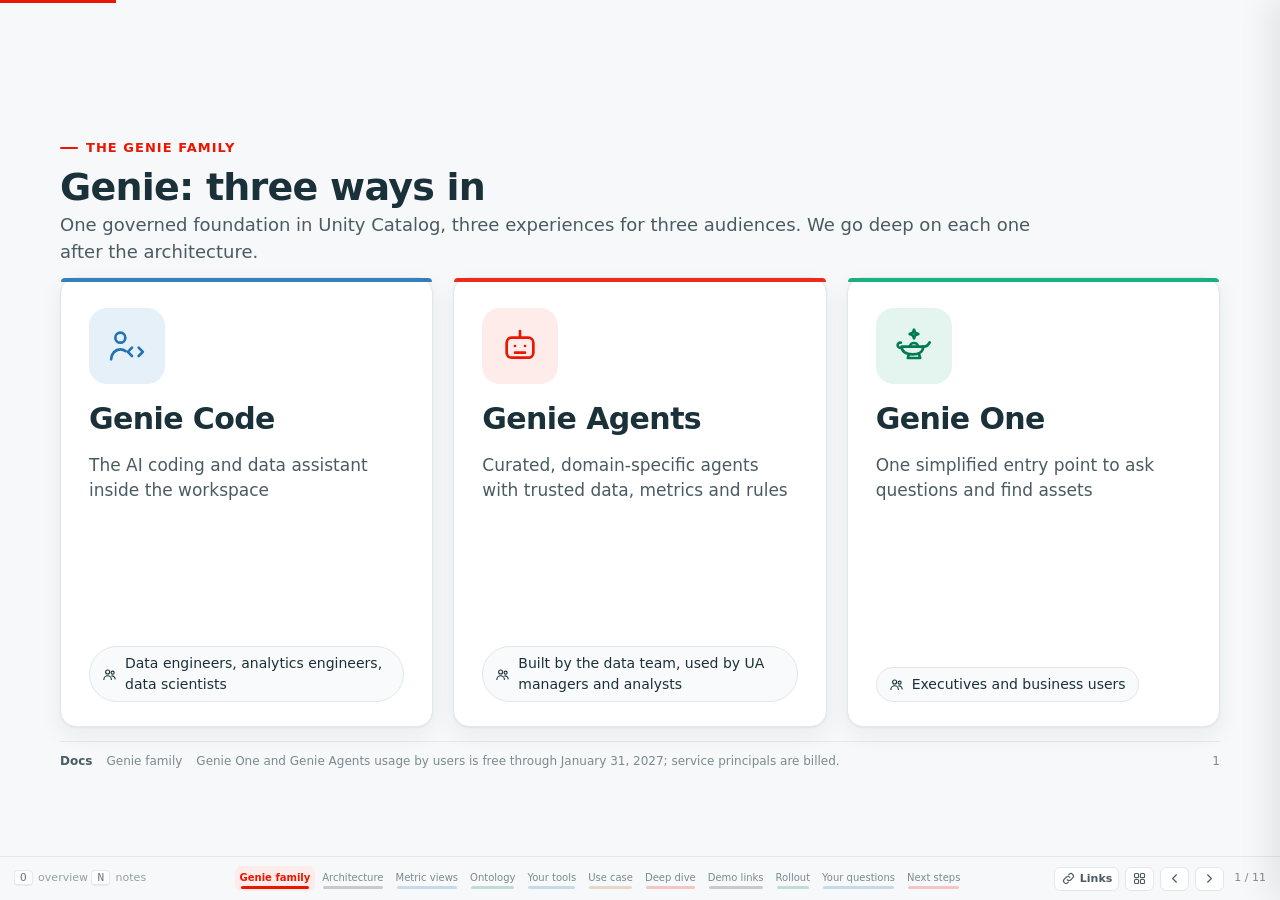
==== commit 841fa879: "Genie deck: live answer link on the value-matching example Co-authored-by: Isaac <no-reply@databrick" ====
--- a/docs/genie/index.html
+++ b/docs/genie/index.html
@@ -5,7 +5,7 @@
 <meta name="viewport" content="width=device-width, initial-scale=1">
 <title>Genie for marketing self-service</title>
 <link rel="icon" type="image/svg+xml" href="data:image/svg+xml,%3Csvg xmlns='http://www.w3.org/2000/svg' viewBox='0 0 32 32'%3E%3Cg fill='none' stroke='%23FF3621' stroke-width='3.2' stroke-linejoin='round' stroke-linecap='round'%3E%3Cpath d='M16 4 28 10.5 16 17 4 10.5Z' fill='%23FF3621'/%3E%3Cpath d='M4 16 16 22.5 28 16'/%3E%3Cpath d='M4 21.5 16 28 28 21.5'/%3E%3C/g%3E%3C/svg%3E">
-<link rel="stylesheet" href="style.css?v=1794828176">
+<link rel="stylesheet" href="style.css?v=1794838720">
 </head>
 <body>
 
@@ -949,6 +949,12 @@
     if (navigator.clipboard && window.isSecureContext) navigator.clipboard.writeText(t).then(done, fallback); else fallback();
   }
   deck.addEventListener('click', (e) => { const b = e.target.closest('[data-copy]'); if (b && !b.closest('#s-links')) copyText(b.dataset.copy, b); });
+  if (DL && DL.valueMatchingChat) {
+    const live = document.querySelector('#vm-modal .vm-live');
+    if (live) live.insertAdjacentHTML('beforeend', '<a class="live-btn vm-open" target="_blank" rel="noopener" href="' + DL.valueMatchingChat.replace(/"/g, '&quot;') + '"><svg class="ic sm"><use href="#i-live"/></svg>Open live answer</a>');
+    const btn = document.querySelector('[data-vm]');
+    if (btn) btn.insertAdjacentHTML('beforebegin', '<a class="live-btn vm-open" target="_blank" rel="noopener" href="' + DL.valueMatchingChat.replace(/"/g, '&quot;') + '"><svg class="ic sm"><use href="#i-live"/></svg>Live answer</a>');
+  }
   if (DL && DL.genieCodeNotebook) {
     document.querySelectorAll('.gc-open').forEach(a => { a.href = DL.genieCodeNotebook; a.hidden = false; });
     document.querySelectorAll('.gc-hint').forEach(h => h.hidden = false);
--- a/docs/genie/style.css
+++ b/docs/genie/style.css
@@ -1046,3 +1046,8 @@
 table.cmp.rt { font-size: 12px; }
 table.cmp.rt td, table.cmp.rt th { padding: 4px 10px; }
 .rt-rec { margin: 8px 0 4px; padding: 5px 10px; font-size: 12.5px; }
+.vm-live { flex-wrap: wrap; }
+.vm-live .vm-open { margin-top: 4px; }
+.qa-d .vm-open { margin-top: 0; padding: 3px 9px; font-size: 11.5px; margin-left: auto; }
+.qa-d .vm-open + .more-btn { margin-left: 0; }
+.vm-live > span { flex: 1 1 85%; } .vm-live .vm-open { margin-left: 21px; }
